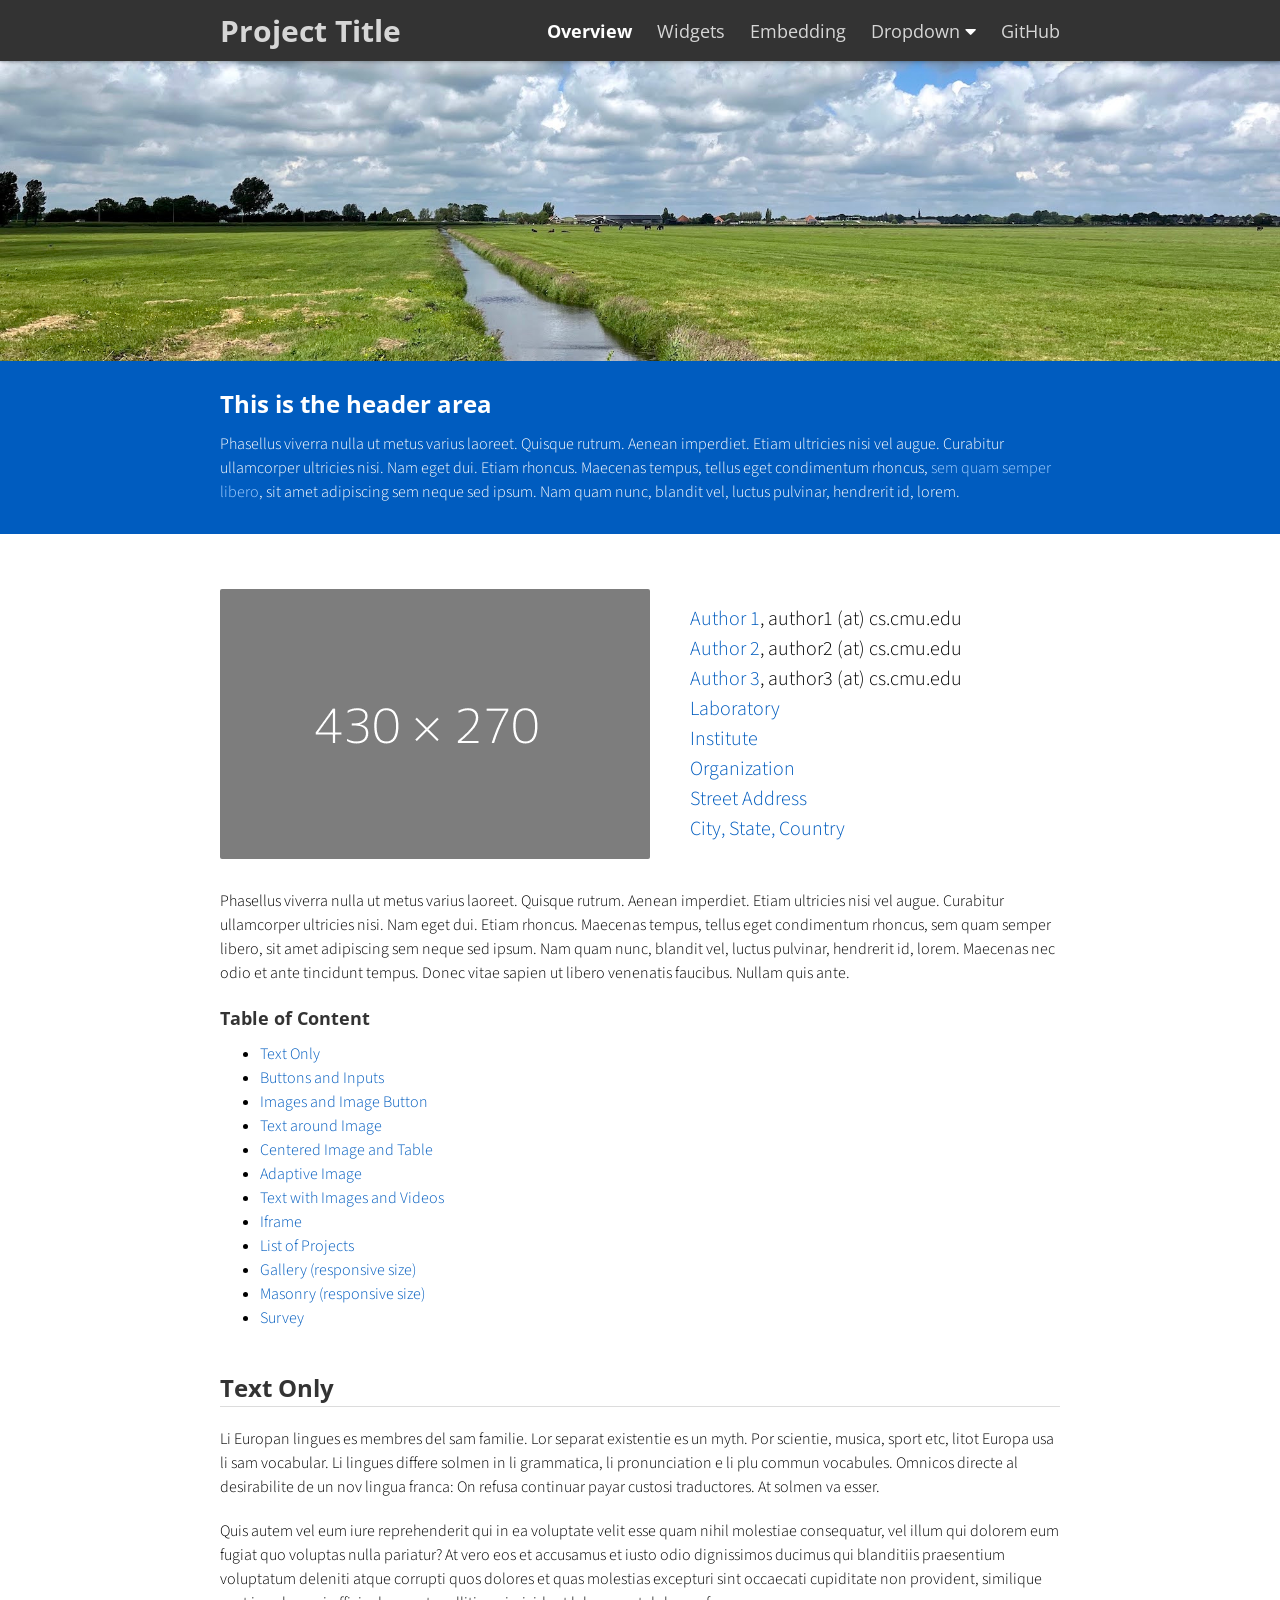
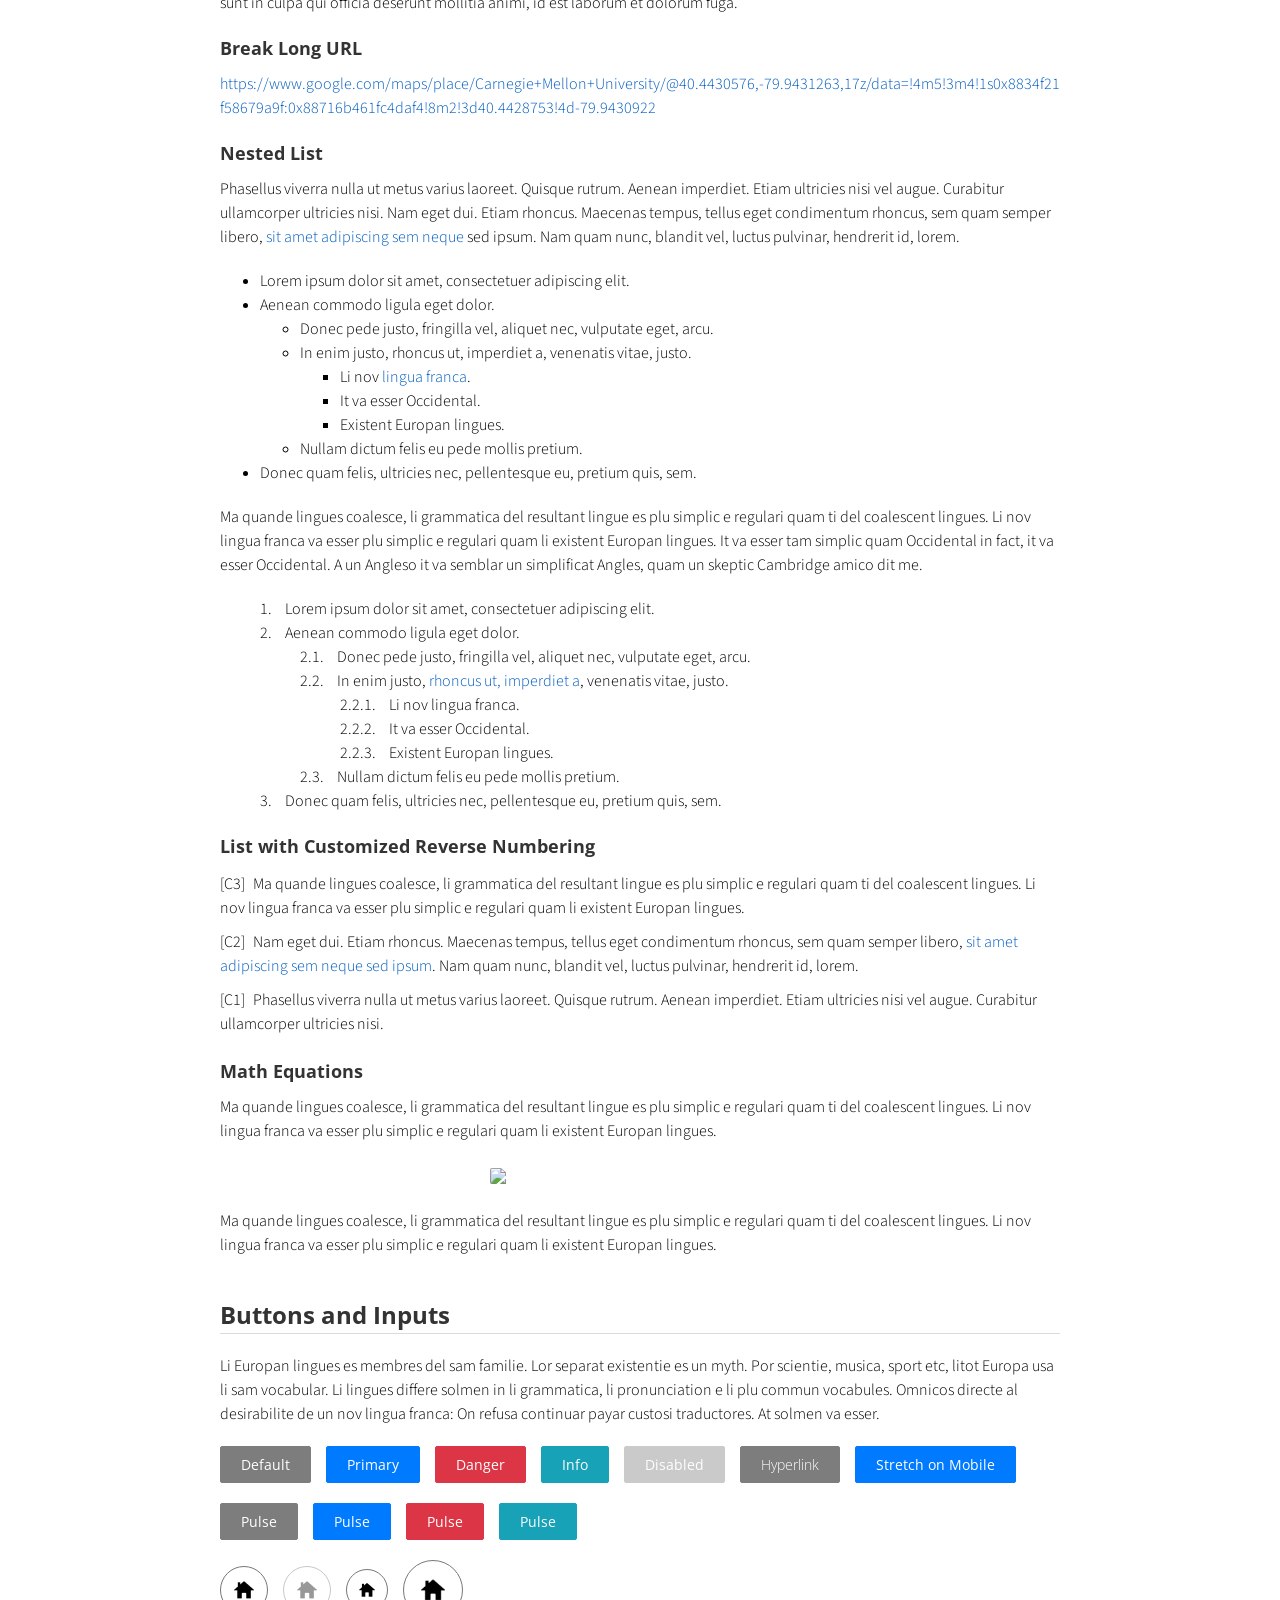
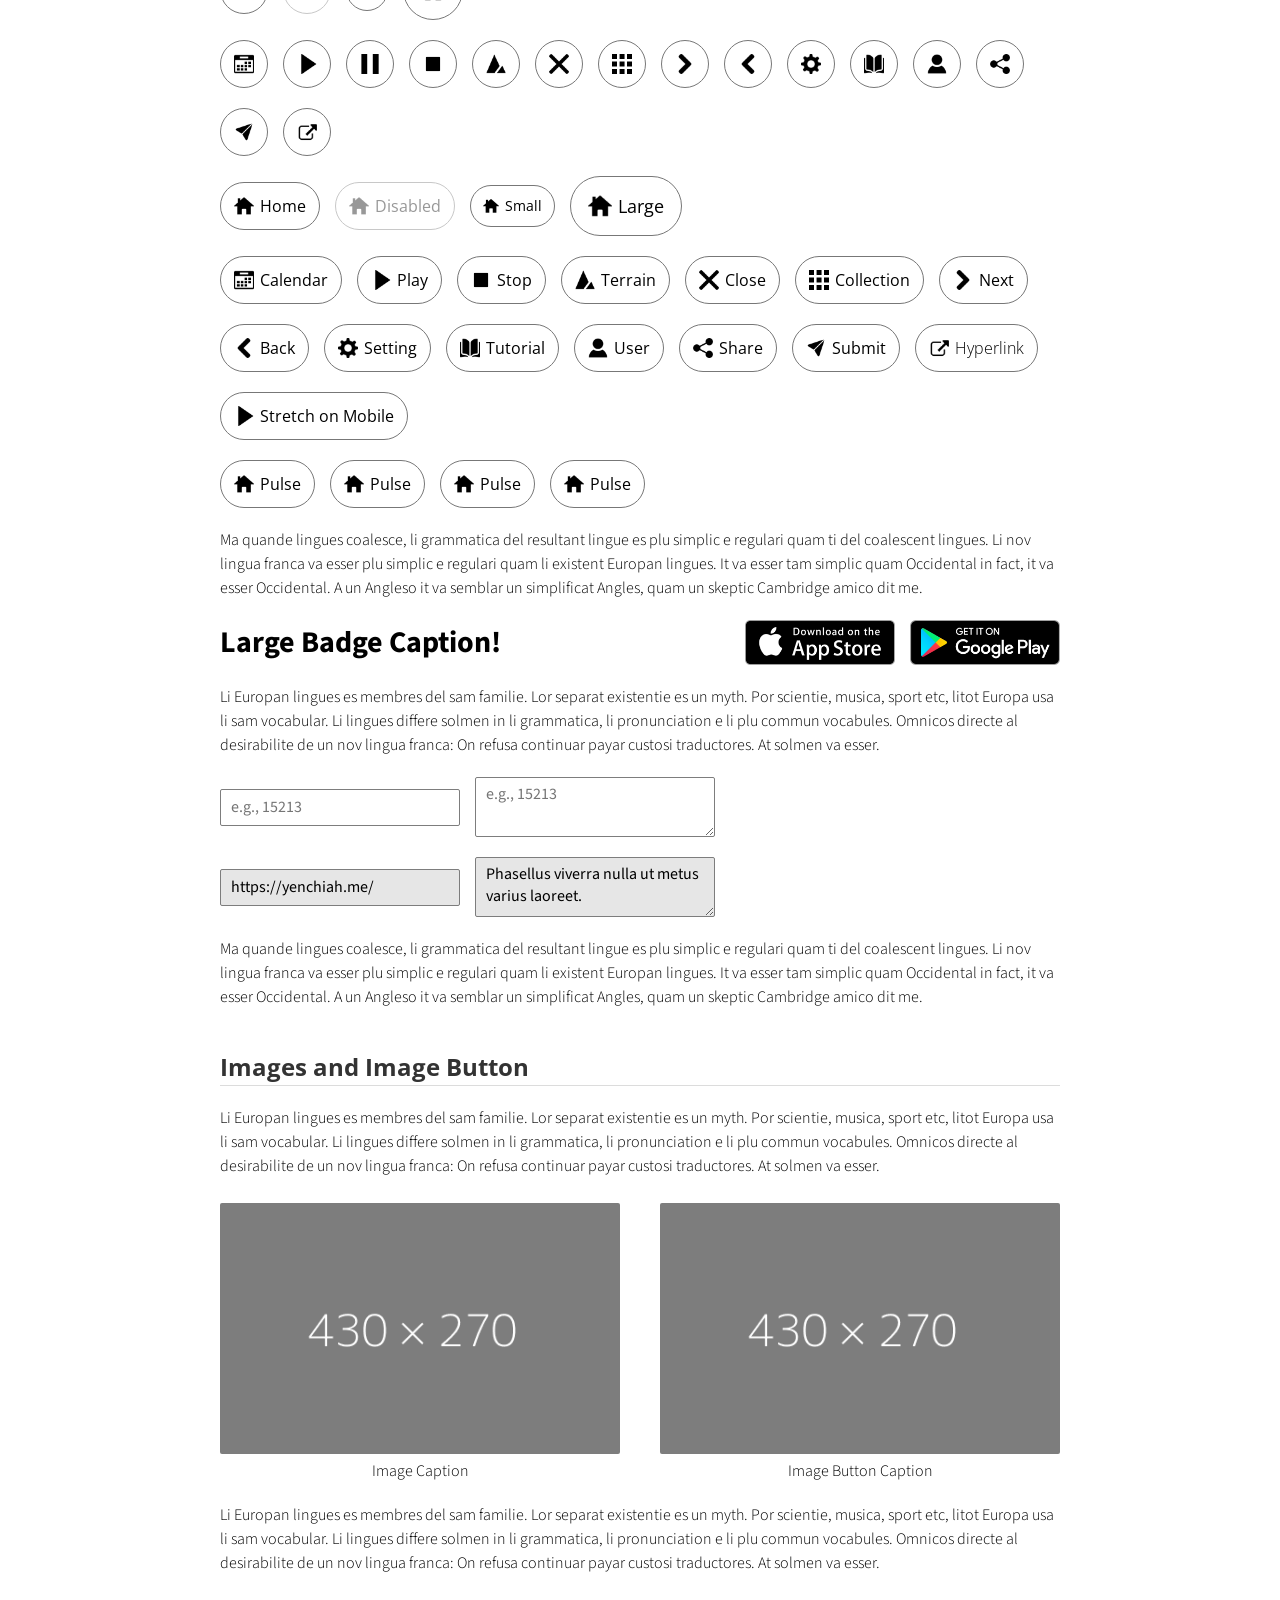
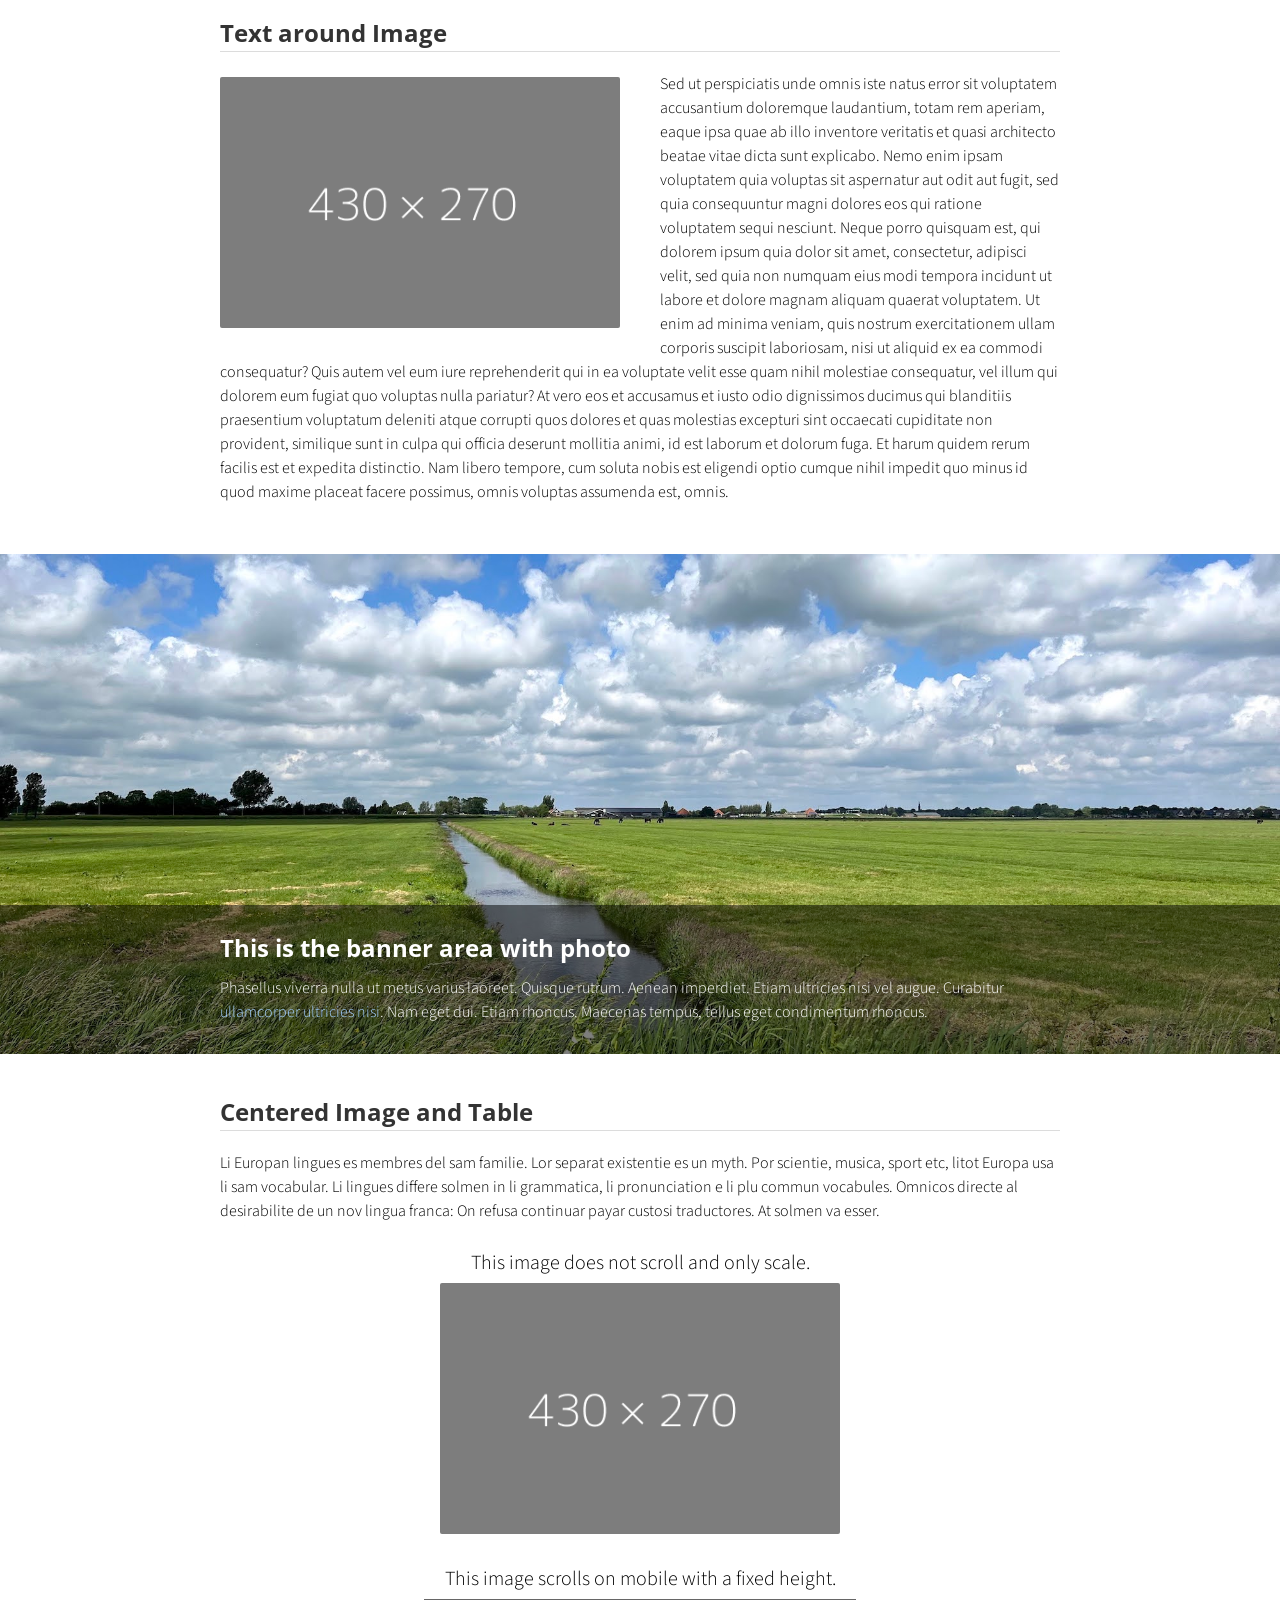
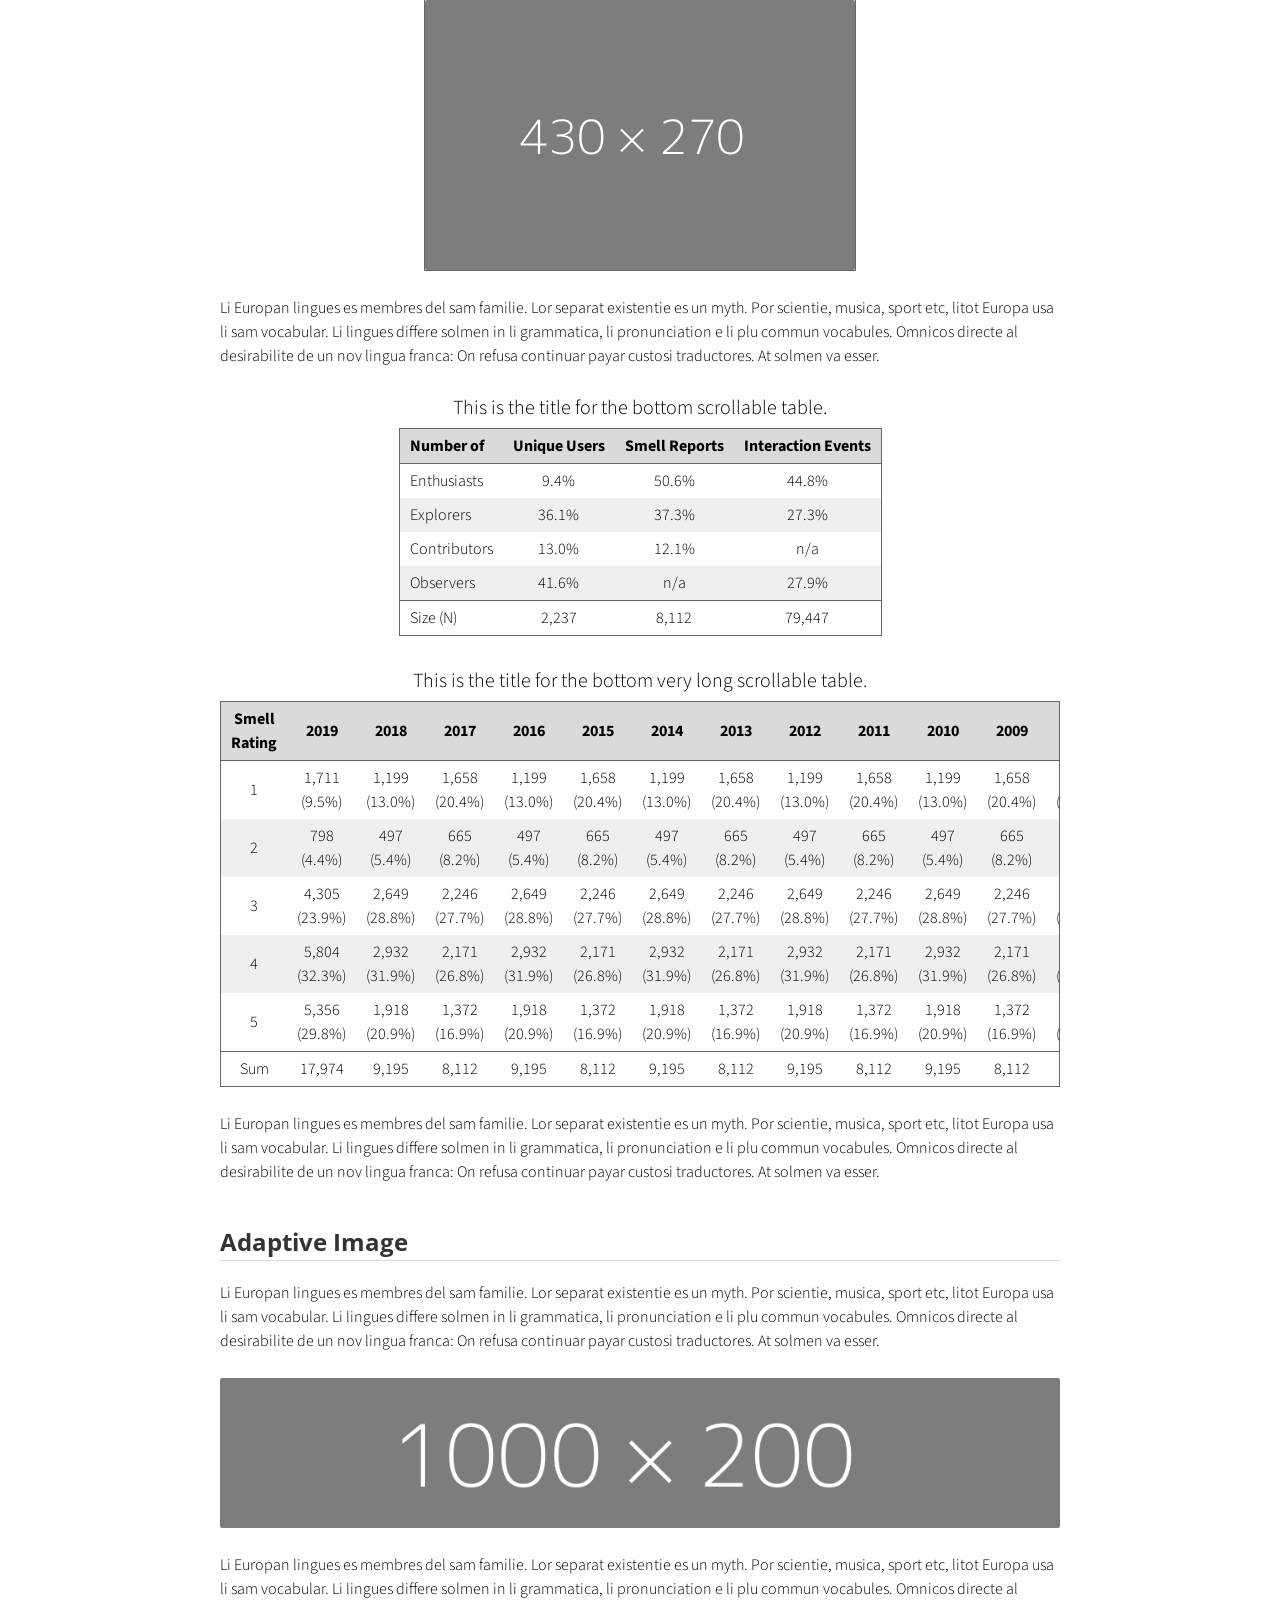
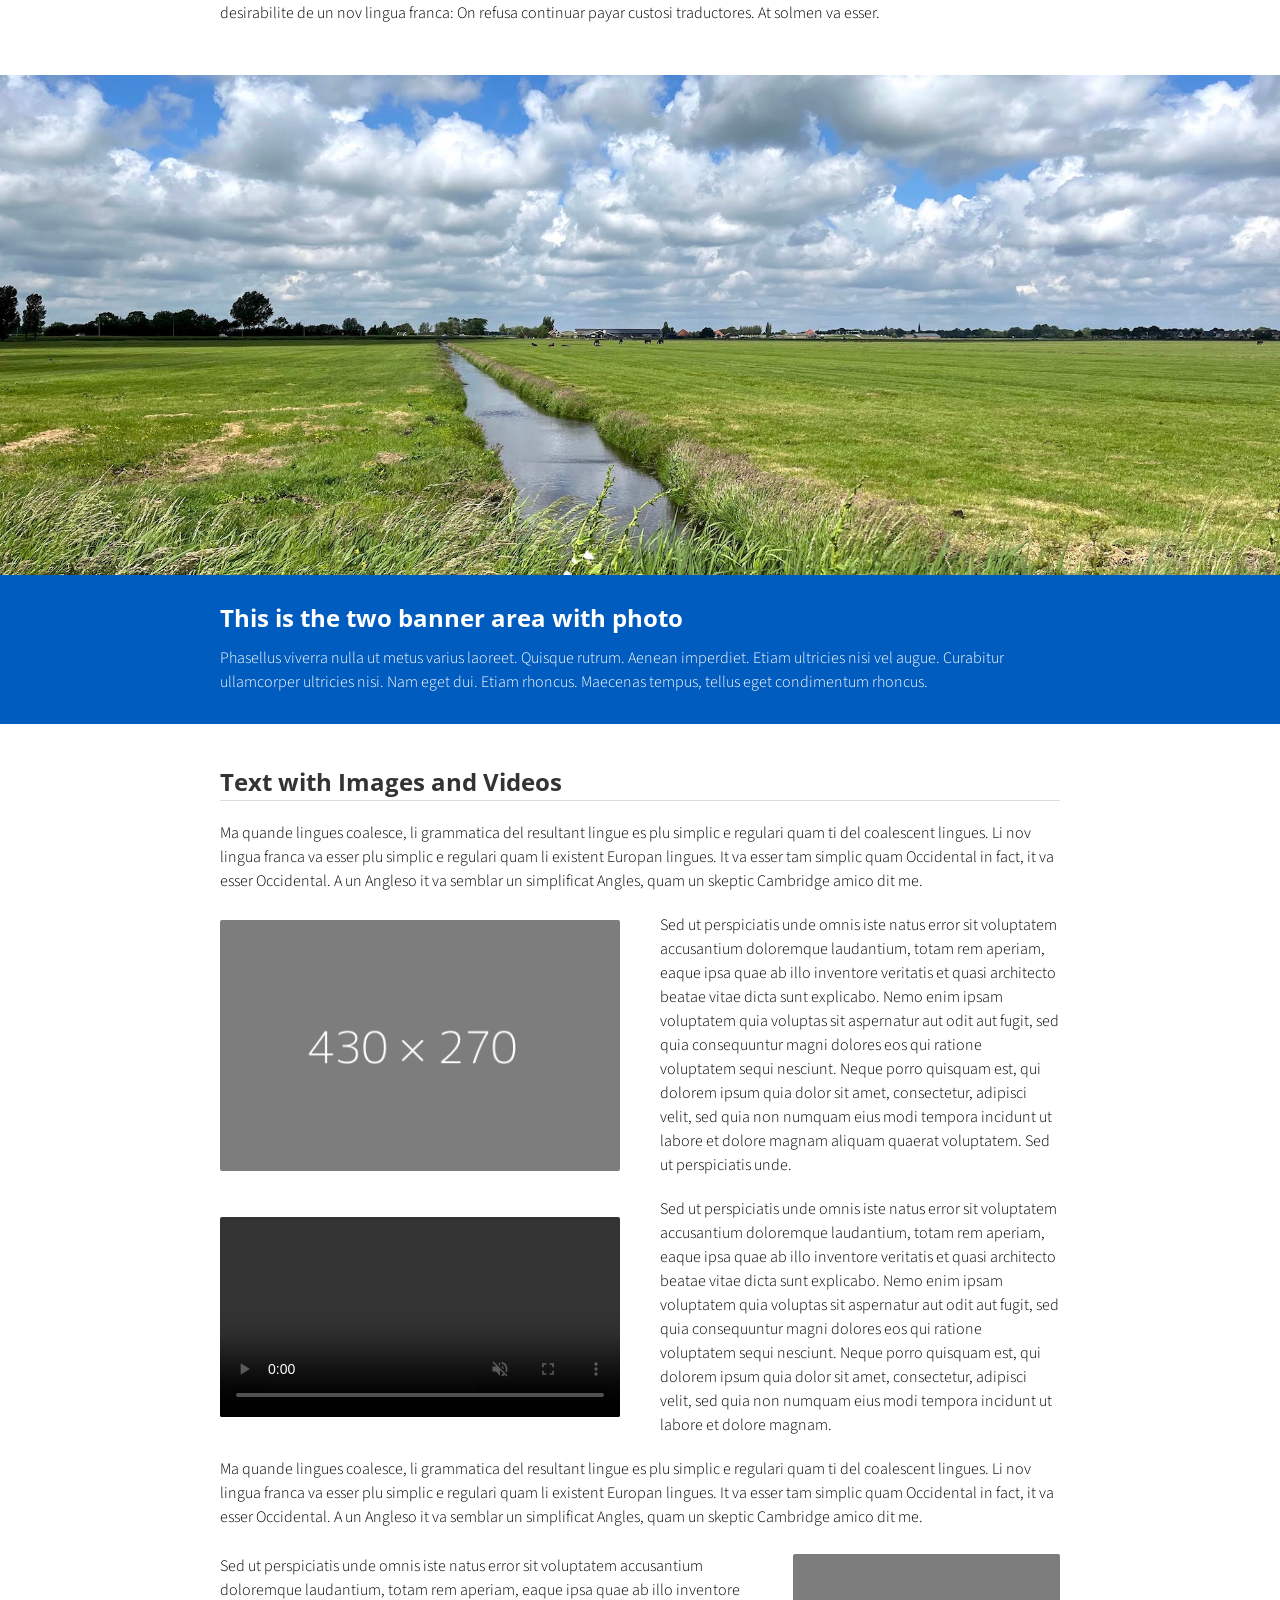
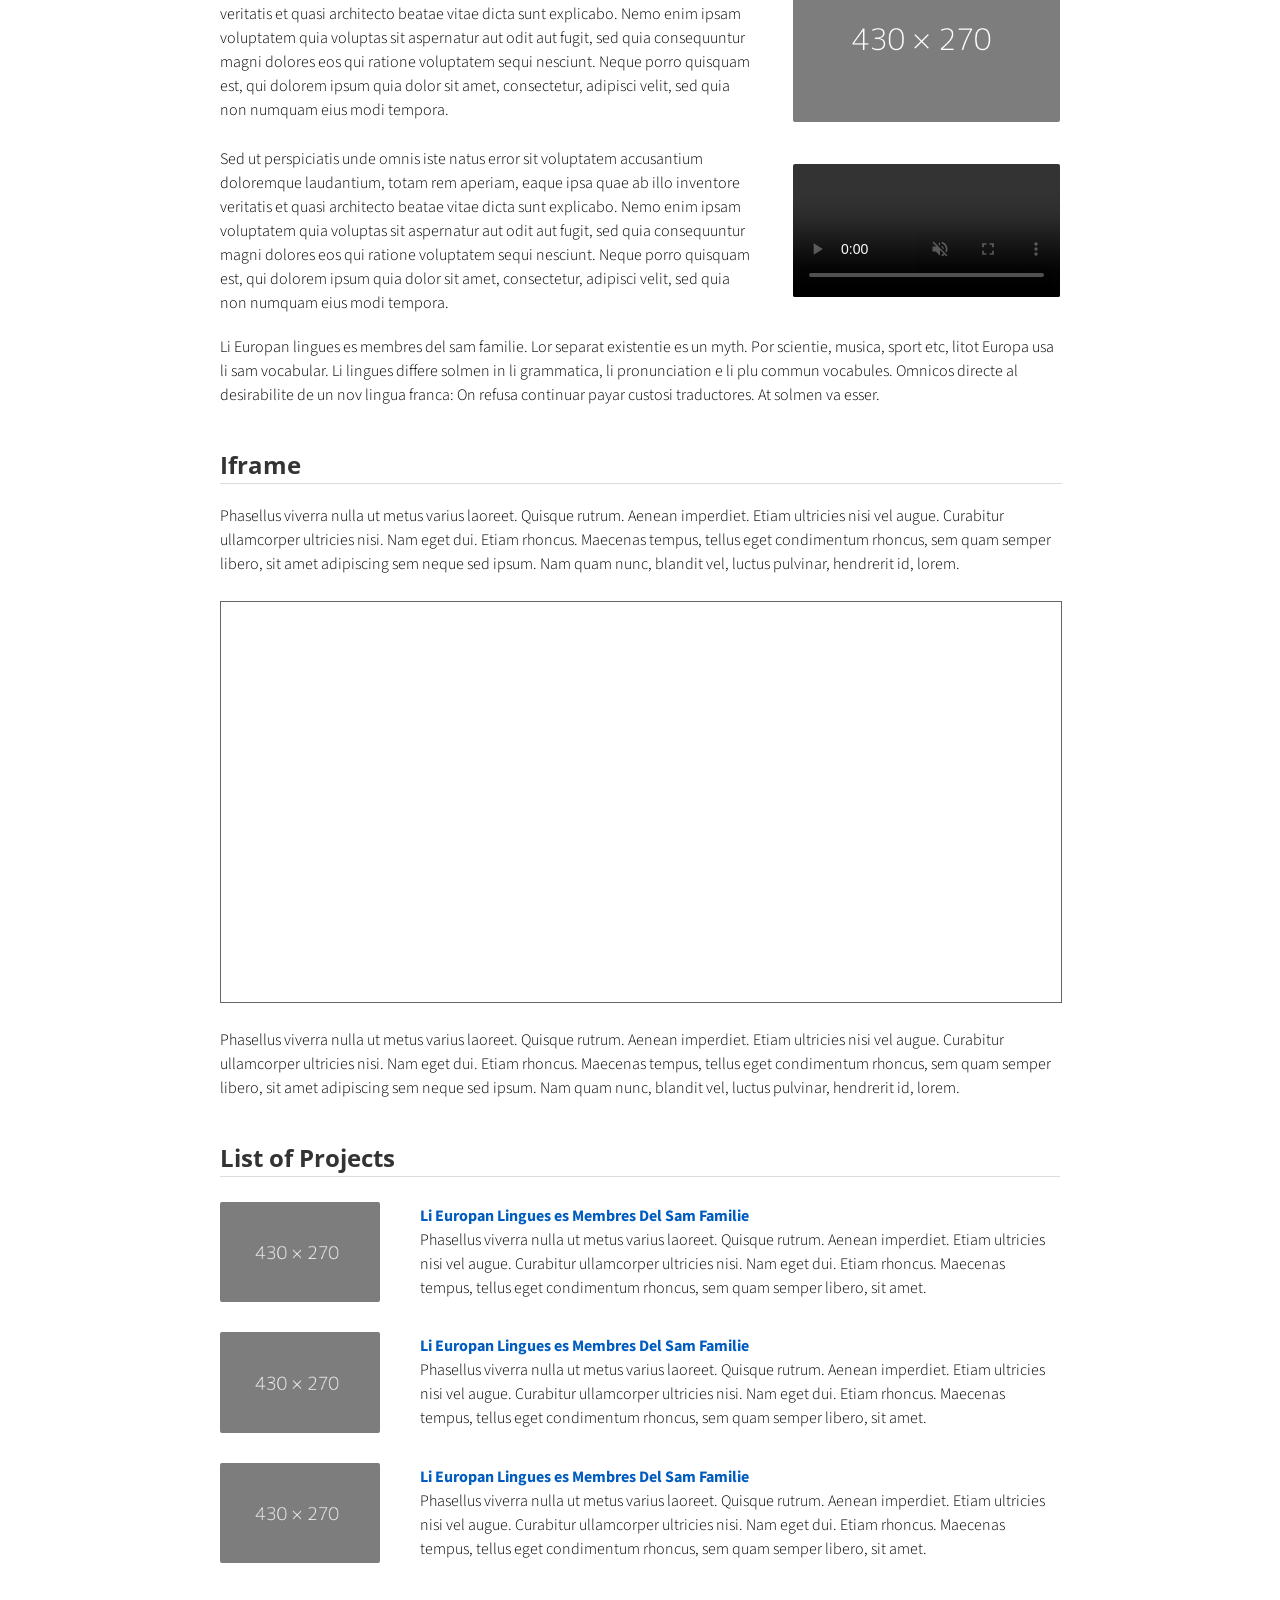
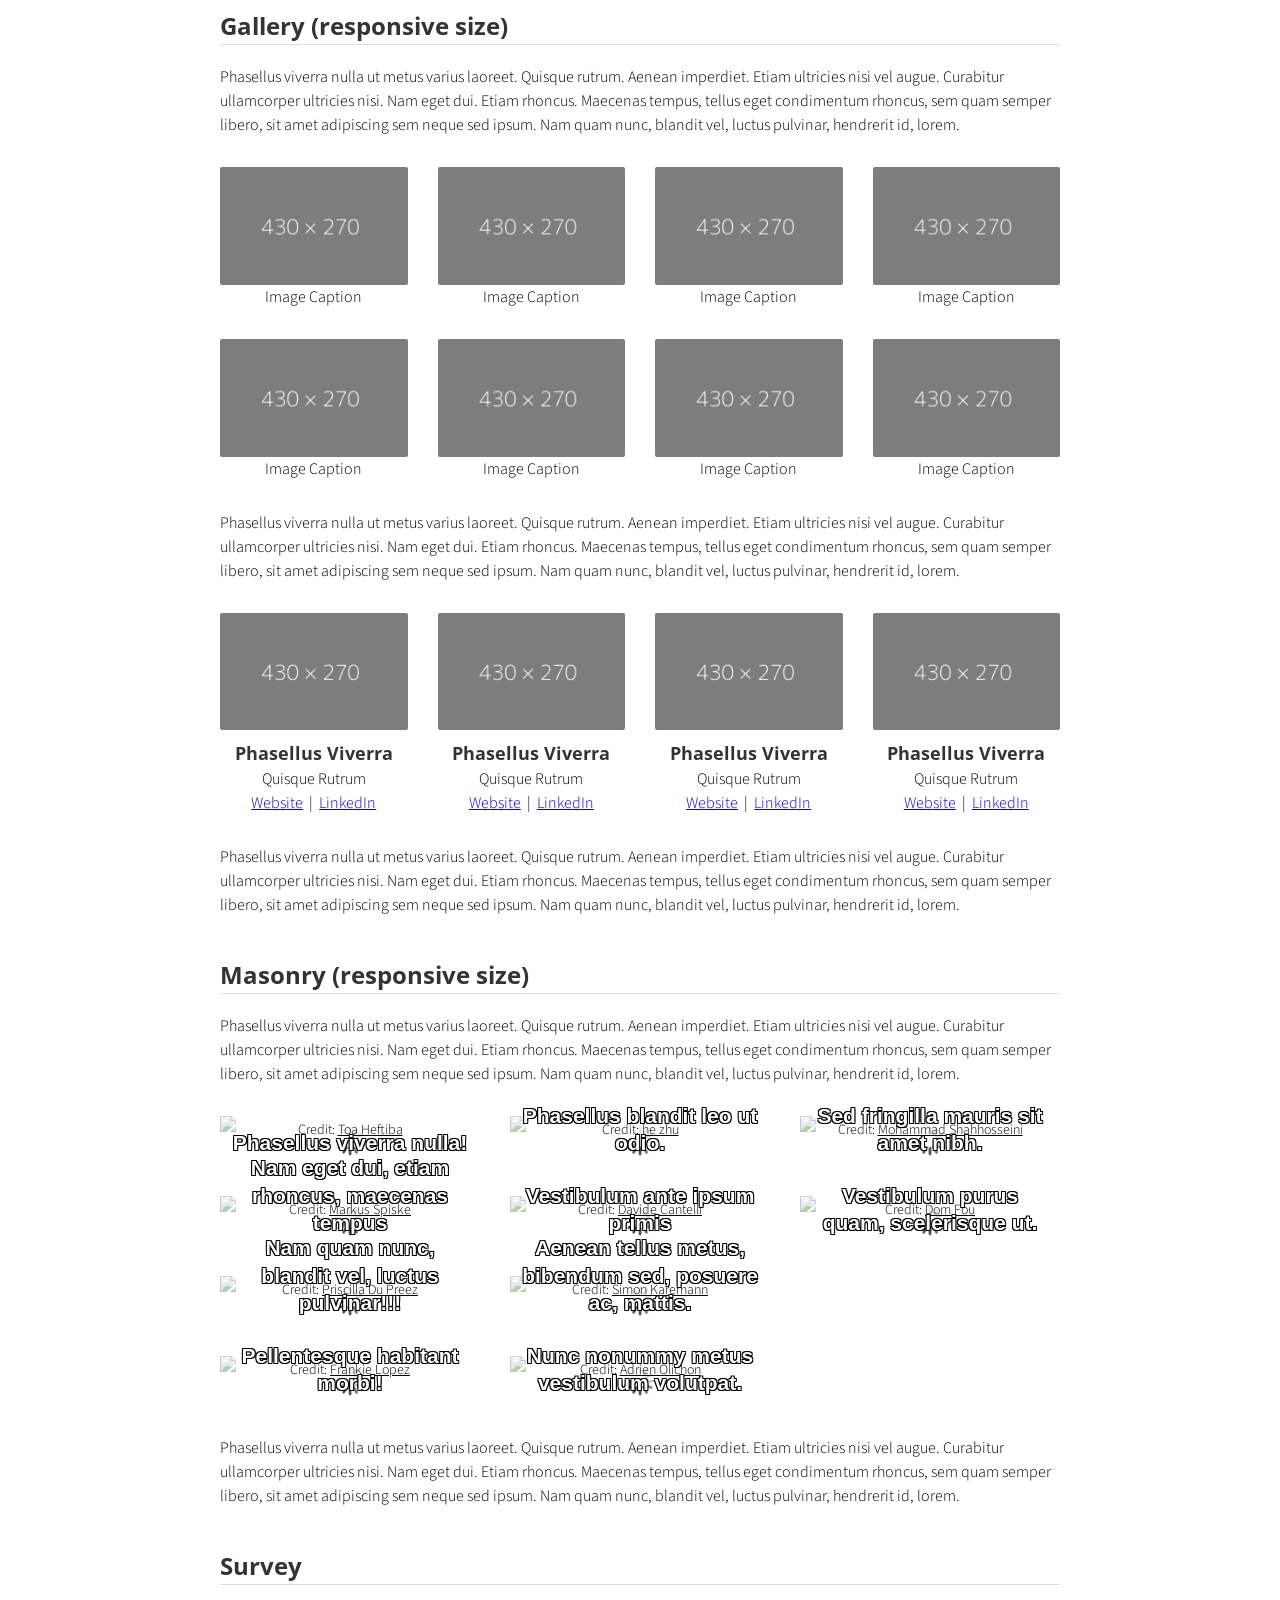
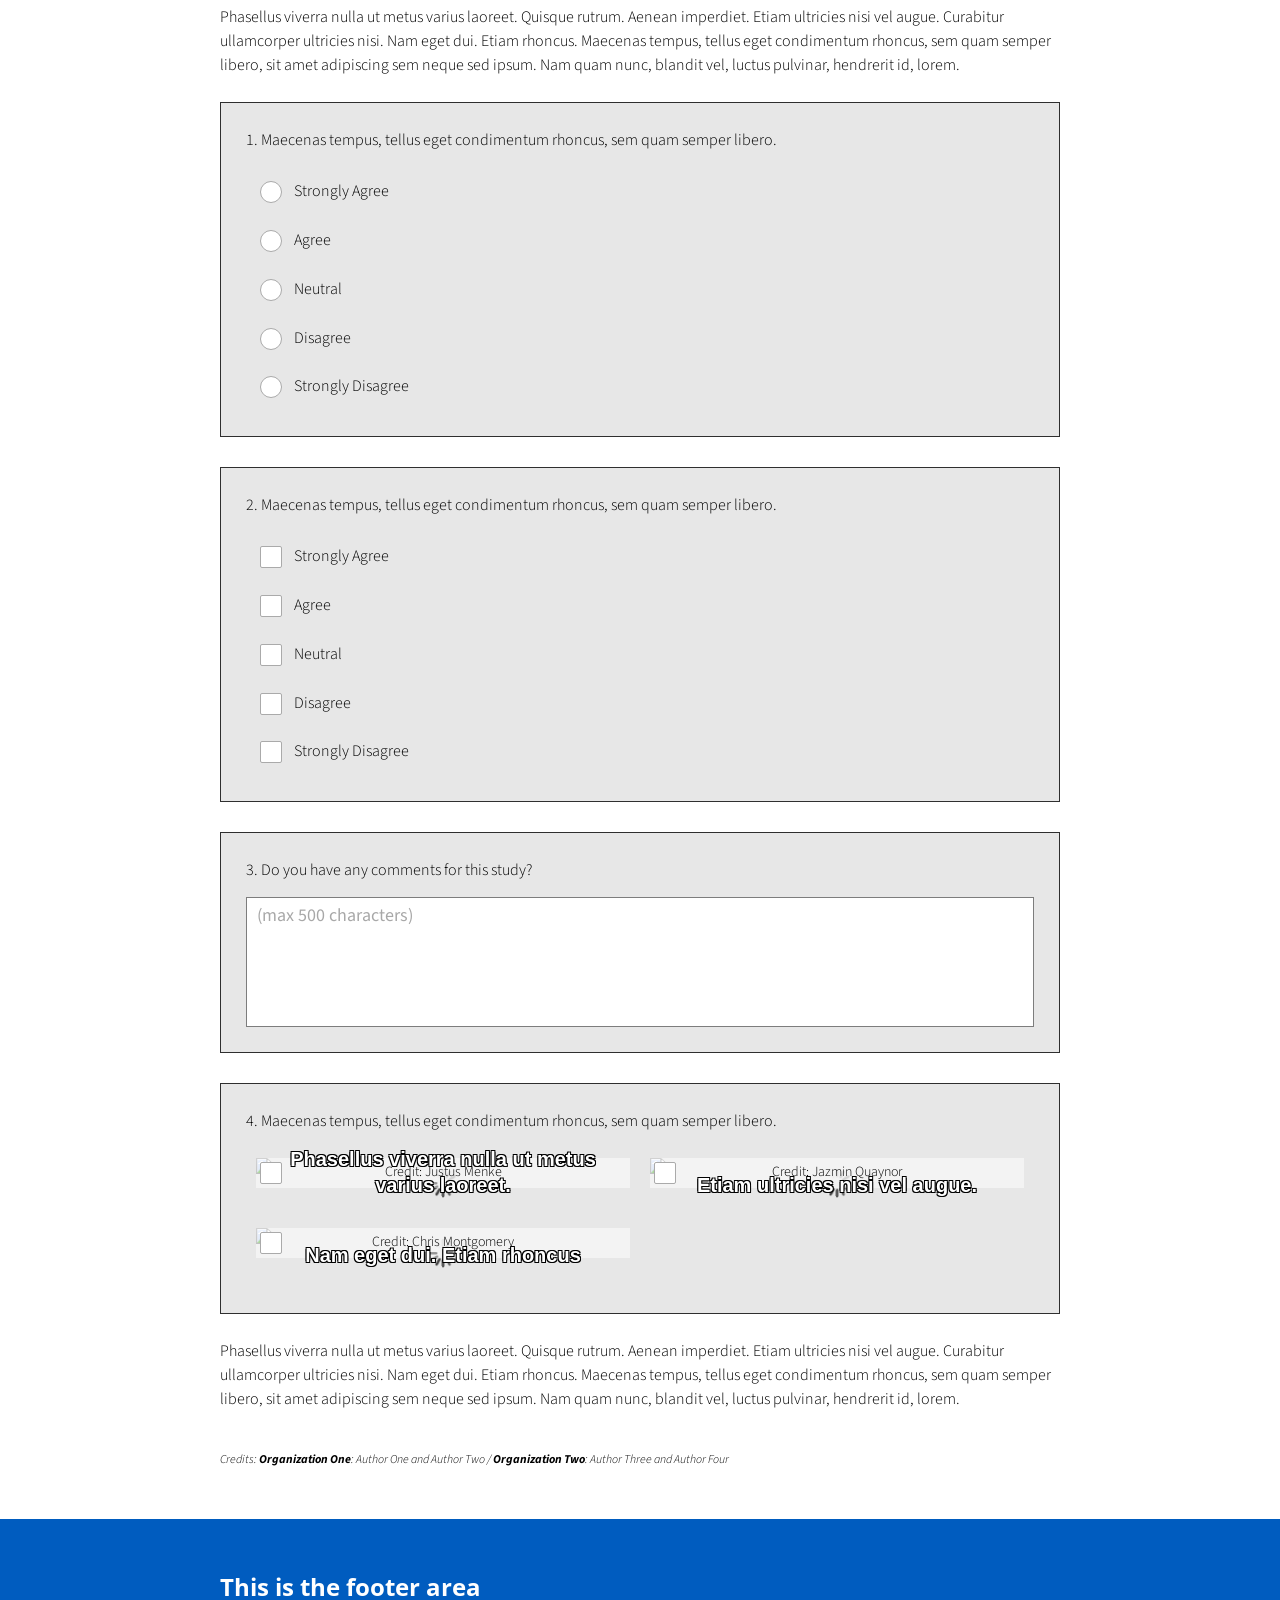
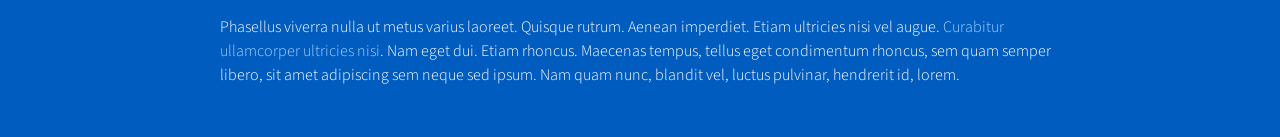
==== index.html @ 33bba811 "added template" ====
<!doctype html>
<html>

<head>
  <title>Project Title</title>
  <meta charset="utf-8" name="viewport" content="width=device-width, initial-scale=1">
  <link href="https://use.fontawesome.com/releases/v5.2.0/css/all.css" media="screen" rel="stylesheet" type="text/css" />
  <link href="css/frame.css" media="screen" rel="stylesheet" type="text/css" />
  <link href="css/controls.css" media="screen" rel="stylesheet" type="text/css" />
  <link href="css/custom.css" media="screen" rel="stylesheet" type="text/css" />
  <link href='https://fonts.googleapis.com/css?family=Open+Sans:400,700' rel='stylesheet' type='text/css'>
  <link href='https://fonts.googleapis.com/css?family=Open+Sans+Condensed:300,700' rel='stylesheet' type='text/css'>
  <link href="https://fonts.googleapis.com/css?family=Source+Sans+Pro:400,700" rel="stylesheet">
  <script src="https://ajax.googleapis.com/ajax/libs/jquery/3.3.1/jquery.min.js"></script>
  <script src="js/menu.js"></script>
  <script src="js/footer.js"></script>
  <style>
    .menu-index {
      color: rgb(255, 255, 255) !important;
      opacity: 1 !important;
      font-weight: 700 !important;
    }
  </style>
</head>

<body>
  <div class="menu-container"></div>
  <div class="content-container">
    <!-------------------------------------------------------------------------------------------->
    <!--Start Header-->
    <div class="banner" style="background: url('img/dummy-background.jpeg') no-repeat center; background-size: cover; height: 300px;"></div>
    <div class="banner">
      <div class="banner-table flex-column">
        <div class="flex-row">
          <div class="flex-item flex-column">
            <h2 class="add-top-margin-small">This is the header area</h2>
            <p class="text">
              Phasellus viverra nulla ut metus varius laoreet. Quisque rutrum. Aenean imperdiet. Etiam ultricies nisi vel
              augue. Curabitur ullamcorper ultricies nisi. Nam eget dui. Etiam rhoncus. Maecenas tempus, tellus eget
              condimentum rhoncus, <a href="javascript:void(0)">sem quam semper libero</a>, sit amet adipiscing sem neque sed ipsum. Nam quam nunc, blandit
              vel, luctus pulvinar, hendrerit id, lorem.
            </p>
          </div>
        </div>
      </div>
    </div>
    <!--End Header-->
    <!-------------------------------------------------------------------------------------------->
    <div class="content">
      <div class="content-table flex-column">
        <!-------------------------------------------------------------------------------------------->
        <!--Start Intro-->
        <div class="flex-row">
          <div class="flex-item flex-column">
            <img class="image" src="img/dummay-img.png">
          </div>
          <div class="flex-item flex-column">
            <p class="text text-large">
              <a target="_blank" href="javascript:void(0)">Author 1</a>, author1 (at) cs.cmu.edu<br>
              <a target="_blank" href="javascript:void(0)">Author 2</a>, author2 (at) cs.cmu.edu<br>
              <a target="_blank" href="javascript:void(0)">Author 3</a>, author3 (at) cs.cmu.edu<br>
              <a target="_blank" href="javascript:void(0)">Laboratory</a><br>
              <a target="_blank" href="javascript:void(0)">Institute</a><br>
              <a target="_blank" href="javascript:void(0)">Organization</a><br>
              <a target="_blank" href="javascript:void(0)">Street Address</a><br>
              <a target="_blank" href="javascript:void(0)">City, State, Country</a>
            </p>
          </div>
        </div>
        <div class="flex-row">
          <div class="flex-item flex-column">
            <p class="text add-top-margin">
              Phasellus viverra nulla ut metus varius laoreet. Quisque rutrum. Aenean imperdiet. Etiam ultricies nisi vel
              augue. Curabitur ullamcorper ultricies nisi. Nam eget dui. Etiam rhoncus. Maecenas tempus, tellus eget
              condimentum rhoncus, sem quam semper libero, sit amet adipiscing sem neque sed ipsum. Nam quam nunc, blandit
              vel, luctus pulvinar, hendrerit id, lorem. Maecenas nec odio et ante tincidunt tempus. Donec vitae
              sapien ut libero venenatis faucibus. Nullam quis ante.
            </p>
            <h3>Table of Content</h3>
            <ul>
              <li><a href="#text-only">Text Only</a></li>
              <li><a href="#buttons-and-inputs">Buttons and Inputs</a></li>
              <li><a href="#images-and-image-button">Images and Image Button</a></li>
              <li><a href="#text-around-image">Text around Image</a></li>
              <li><a href="#centered-image-and-table">Centered Image and Table</a></li>
              <li><a href="#adaptive-image">Adaptive Image</a></li>
              <li><a href="#text-with-images-and-videos">Text with Images and Videos</a></li>
              <li><a href="#iframe">Iframe</a></li>
              <li><a href="#list-of-projects">List of Projects</a></li>
              <li><a href="#gallery">Gallery (responsive size)</a></li>
              <li><a href="#masonry">Masonry (responsive size)</a></li>
              <li><a href="#survey">Survey</a></li>
            </ul>
          </div>
        </div>
        <!--End Intro-->
        <!-------------------------------------------------------------------------------------------->
        <!--Start Text Only-->
        <div class="flex-row">
          <div class="flex-item flex-column">
            <h2 id="text-only">Text Only</h2>
            <hr>
            <p class="text">
              Li Europan lingues es membres del sam familie. Lor separat existentie es un myth. Por scientie, musica,
              sport etc, litot Europa usa li sam vocabular. Li lingues differe solmen in li grammatica, li pronunciation e
              li plu commun vocabules. Omnicos directe al desirabilite de un nov lingua franca: On refusa continuar payar
              custosi traductores. At solmen va esser.
            </p>
            <p class="text">
              Quis autem vel eum iure reprehenderit qui in ea voluptate velit esse quam nihil molestiae consequatur,
              vel illum qui dolorem eum fugiat quo voluptas nulla pariatur? At vero eos et accusamus et iusto odio dignissimos
              ducimus qui blanditiis praesentium voluptatum deleniti atque corrupti quos dolores et quas molestias
              excepturi sint occaecati cupiditate non provident, similique sunt in culpa qui officia deserunt mollitia
              animi, id est laborum et dolorum fuga.
            </p>
            <h3>Break Long URL</h3>
            <p class="text">
              <a class="break-long-url" target="_blank" href="https://www.google.com/maps/place/Carnegie+Mellon+University/@40.4430576,-79.9431263,17z/data=!4m5!3m4!1s0x8834f21f58679a9f:0x88716b461fc4daf4!8m2!3d40.4428753!4d-79.9430922">https://www.google.com/maps/place/Carnegie+Mellon+University/@40.4430576,-79.9431263,17z/data=!4m5!3m4!1s0x8834f21f58679a9f:0x88716b461fc4daf4!8m2!3d40.4428753!4d-79.9430922</a>
            </p>
            <h3>Nested List</h3>
            <p class="text">
              Phasellus viverra nulla ut metus varius laoreet. Quisque rutrum. Aenean imperdiet. Etiam ultricies nisi vel
              augue. Curabitur ullamcorper ultricies nisi. Nam eget dui. Etiam rhoncus. Maecenas tempus, tellus eget
              condimentum rhoncus, sem quam semper libero, <a target="_blank" href="javascript:void(0)">sit amet adipiscing sem neque</a> sed ipsum. Nam quam nunc, blandit
              vel, luctus pulvinar, hendrerit id, lorem.
            </p>
            <ul>
              <li>Lorem ipsum dolor sit amet, consectetuer adipiscing elit.</li>
              <li>Aenean commodo ligula eget dolor.
                <ul>
                  <li>Donec pede justo, fringilla vel, aliquet nec, vulputate eget, arcu.</li>
                  <li>In enim justo, rhoncus ut, imperdiet a, venenatis vitae, justo.
                    <ul>
                      <li>Li nov <a target="_blank" href="javascript:void(0)">lingua franca</a>.</li>
                      <li>It va esser Occidental.</li>
                      <li>Existent Europan lingues.</li>
                    </ul>
                  </li>
                  <li>Nullam dictum felis eu pede mollis pretium.</li>
                </ul>
              </li>
              <li>Donec quam felis, ultricies nec, pellentesque eu, pretium quis, sem. </li>
            </ul>
            <p class="text">
              Ma quande lingues coalesce, li grammatica del resultant lingue es plu simplic e regulari quam ti del
              coalescent lingues. Li nov lingua franca va esser plu simplic e regulari quam li existent Europan lingues.
              It va esser tam simplic quam Occidental in fact, it va esser Occidental. A un Angleso it va semblar un
              simplificat Angles, quam un skeptic Cambridge amico dit me.
            </p>
            <ol class="nested">
              <li>Lorem ipsum dolor sit amet, consectetuer adipiscing elit.</li>
              <li>Aenean commodo ligula eget dolor.
                <ol class="nested">
                  <li>Donec pede justo, fringilla vel, aliquet nec, vulputate eget, arcu.</li>
                  <li>In enim justo, <a target="_blank" href="javascript:void(0)">rhoncus ut, imperdiet a</a>, venenatis vitae, justo.
                    <ol class="nested">
                      <li>Li nov lingua franca.</li>
                      <li>It va esser Occidental.</li>
                      <li>Existent Europan lingues.</li>
                    </ol>
                  </li>
                  <li>Nullam dictum felis eu pede mollis pretium.</li>
                </ol>
              </li>
              <li>Donec quam felis, ultricies nec, pellentesque eu, pretium quis, sem. </li>
            </ol>
            <h3>List with Customized Reverse Numbering</h3>
            <ol class="publication C-list">
              <li>
                <p class="text-small-margin">
                  Phasellus viverra nulla ut metus varius laoreet. Quisque rutrum. Aenean imperdiet. Etiam ultricies nisi vel
                  augue. Curabitur ullamcorper ultricies nisi.
                </p>
              </li>
              <li>
                <p class="text-small-margin">
                  Nam eget dui. Etiam rhoncus. Maecenas tempus, tellus eget
                  condimentum rhoncus, sem quam semper libero, <a target="_blank" href="javascript:void(0)">sit amet adipiscing sem neque sed ipsum</a>. Nam quam nunc, blandit
                  vel, luctus pulvinar, hendrerit id, lorem.
                </p>
              </li>
              <li>
                <p class="text-small-margin">
                  Ma quande lingues coalesce, li grammatica del resultant lingue es plu simplic e regulari quam ti del
                  coalescent lingues. Li nov lingua franca va esser plu simplic e regulari quam li existent Europan lingues.
                </p>
              </li>
            </ol>
            <h3>Math Equations</h3>
            <p class="text">
              Ma quande lingues coalesce, li grammatica del resultant lingue es plu simplic e regulari quam ti del
              coalescent lingues. Li nov lingua franca va esser plu simplic e regulari quam li existent Europan lingues.
            </p>
            <img class="image center" src="https://latex.codecogs.com/svg.latex?C\cdot(3\sin\theta_1+3\sin\theta_2-\cos\theta_1-\cos\theta_2)" style="max-width: 300px;">
            <p class="text">
              Ma quande lingues coalesce, li grammatica del resultant lingue es plu simplic e regulari quam ti del
              coalescent lingues. Li nov lingua franca va esser plu simplic e regulari quam li existent Europan lingues.
            </p>
          </div>
        </div>
        <!--End Text Only-->
        <!-------------------------------------------------------------------------------------------->
        <!--Start Text with Buttons-->
        <div class="flex-row">
          <div class="flex-item flex-column">
            <h2 id="buttons-and-inputs">Buttons and Inputs</h2>
            <hr>
            <p class="text">
              Li Europan lingues es membres del sam familie. Lor separat existentie es un myth. Por scientie, musica,
              sport etc, litot Europa usa li sam vocabular. Li lingues differe solmen in li grammatica, li pronunciation e
              li plu commun vocabules. Omnicos directe al desirabilite de un nov lingua franca: On refusa continuar payar
              custosi traductores. At solmen va esser.
            </p>
            <div class="control-group">
              <button class="custom-button">Default</button>
              <button class="custom-button custom-button-primary">Primary</button>
              <button class="custom-button custom-button-danger">Danger</button>
              <button class="custom-button custom-button-info">Info</button>
              <button class="custom-button" disabled>Disabled</button>
              <a class="custom-button" target="_blank" href="https://github.com/yenchiah/project-website-template" target="_blank">Hyperlink</a>
              <button class="custom-button custom-button-primary stretch-on-mobile">Stretch on Mobile</button>
            </div>
            <div class="control-group">
              <button class="custom-button pulse-black">Pulse</button>
              <button class="custom-button custom-button-primary pulse-primary">Pulse</button>
              <button class="custom-button custom-button-danger pulse-danger">Pulse</button>
              <button class="custom-button custom-button-info pulse-info">Pulse</button>
            </div>
            <div class="control-group">
              <button class="custom-button-flat"><img src="img/home.png"></button>
              <button class="custom-button-flat" disabled><img src="img/home.png"></button>
              <button class="custom-button-flat small"><img src="img/home.png"></button>
              <button class="custom-button-flat large"><img src="img/home.png"></button>
            </div>
            <div class="control-group">
              <button class="custom-button-flat"><img src="img/calendar.png"></button>
              <button class="custom-button-flat"><img src="img/play.png"></button>
              <button class="custom-button-flat"><img src="img/pause.png"></button>
              <button class="custom-button-flat"><img src="img/stop.png"></button>
              <button class="custom-button-flat"><img src="img/terrain.png"></button>
              <button class="custom-button-flat"><img src="img/close.png"></button>
              <button class="custom-button-flat"><img src="img/collection.png"></button>
              <button class="custom-button-flat"><img src="img/next.png"></button>
              <button class="custom-button-flat"><img src="img/back.png"></button>
              <button class="custom-button-flat"><img src="img/setting.png"></button>
              <button class="custom-button-flat"><img src="img/book.png"></button>
              <button class="custom-button-flat"><img src="img/user.png"></button>
              <button class="custom-button-flat"><img src="img/share.png"></button>
              <button class="custom-button-flat"><img src="img/submit.png"></button>
              <a class="custom-button-flat" href="https://github.com/yenchiah/project-website-template" target="_blank">
                <img src="img/link.png">
              </a>
            </div>
            <div class="control-group">
              <button class="custom-button-flat"><img src="img/home.png"><span>Home</span></button>
              <button class="custom-button-flat" disabled><img src="img/home.png"><span>Disabled</span></button>
              <button class="custom-button-flat small"><img src="img/home.png"><span>Small</span></button>
              <button class="custom-button-flat large"><img src="img/home.png"><span>Large</span></button>
            </div>
            <div class="control-group">
              <button class="custom-button-flat"><img src="img/calendar.png"><span>Calendar</span></button>
              <button class="custom-button-flat"><img src="img/play.png"><span>Play</span></button>
              <button class="custom-button-flat"><img src="img/stop.png"><span>Stop</span></button>
              <button class="custom-button-flat"><img src="img/terrain.png"><span>Terrain</span></button>
              <button class="custom-button-flat"><img src="img/close.png"><span>Close</span></button>
              <button class="custom-button-flat"><img src="img/collection.png"><span>Collection</span></button>
              <button class="custom-button-flat"><img src="img/next.png"><span>Next</span></button>
              <button class="custom-button-flat"><img src="img/back.png"><span>Back</span></button>
              <button class="custom-button-flat"><img src="img/setting.png"><span>Setting</span></button>
              <button class="custom-button-flat"><img src="img/book.png"><span>Tutorial</span></button>
              <button class="custom-button-flat"><img src="img/user.png"><span>User</span></button>
              <button class="custom-button-flat"><img src="img/share.png"><span>Share</span></button>
              <button class="custom-button-flat"><img src="img/submit.png"><span>Submit</span></button>
              <a class="custom-button-flat" href="https://github.com/yenchiah/project-website-template" target="_blank">
                <img src="img/link.png"><span>Hyperlink</span>
              </a>
              <button class="custom-button-flat stretch-on-mobile"><img src="img/play.png"><span>Stretch on Mobile</span></button>
            </div>
            <div class="control-group">
              <button class="custom-button-flat pulse-black"><img src="img/home.png"><span>Pulse</span></button>
              <button class="custom-button-flat pulse-primary"><img src="img/home.png"><span>Pulse</span></button>
              <button class="custom-button-flat pulse-danger"><img src="img/home.png"><span>Pulse</span></button>
              <button class="custom-button-flat pulse-info"><img src="img/home.png"><span>Pulse</span></button>
            </div>
            <p class="text">
              Ma quande lingues coalesce, li grammatica del resultant lingue es plu simplic e regulari quam ti del
              coalescent lingues. Li nov lingua franca va esser plu simplic e regulari quam li existent Europan lingues.
              It va esser tam simplic quam Occidental in fact, it va esser Occidental. A un Angleso it va semblar un
              simplificat Angles, quam un skeptic Cambridge amico dit me.
            </p>
          </div>
        </div>
        <div class="flex-row-space-between">
          <div class="flex-item flex-column">
            <p class="text badge-text">Large Badge Caption!</p>
          </div>
          <div class="flex-item flex-column">
            <div class="control-group">
              <a href="javascript:void(0)" target="_blank" class="custom-image-button">
                <img src="img/app-store-badge.png" width="150">
              </a>
              <a href="javascript:void(0)" target="_blank" class="custom-image-button">
                <img src="img/google-play-badge.png" width="150">
              </a>
            </div>
          </div>
        </div>
        <div class="flex-row">
          <div class="flex-item flex-column">
            <p class="text">
              Li Europan lingues es membres del sam familie. Lor separat existentie es un myth. Por scientie, musica,
              sport etc, litot Europa usa li sam vocabular. Li lingues differe solmen in li grammatica, li pronunciation e
              li plu commun vocabules. Omnicos directe al desirabilite de un nov lingua franca: On refusa continuar payar
              custosi traductores. At solmen va esser.
            </p>
            <div class="control-group">
              <input class="custom-textbox stretch-on-mobile" type="text" placeholder="e.g., 15213">
              <textarea class="custom-textbox stretch-on-mobile" placeholder="e.g., 15213"></textarea>
            </div>
            <div class="control-group">
              <input class="custom-textbox stretch-on-mobile" value="https://yenchiah.me/" type="text" readonly>
              <textarea class="custom-textbox stretch-on-mobile" readonly>Phasellus viverra nulla ut metus varius laoreet.</textarea>
            </div>
            <p class="text">
              Ma quande lingues coalesce, li grammatica del resultant lingue es plu simplic e regulari quam ti del
              coalescent lingues. Li nov lingua franca va esser plu simplic e regulari quam li existent Europan lingues.
              It va esser tam simplic quam Occidental in fact, it va esser Occidental. A un Angleso it va semblar un
              simplificat Angles, quam un skeptic Cambridge amico dit me.
            </p>
          </div>
        </div>
        <!--End Text with Buttons-->
        <!-------------------------------------------------------------------------------------------->
        <!--Start Text with Images and Image buttons-->
        <div class="flex-row">
          <div class="flex-item flex-column">
            <h2 id="images-and-image-button">Images and Image Button</h2>
            <hr>
            <p class="text">
              Li Europan lingues es membres del sam familie. Lor separat existentie es un myth. Por scientie, musica,
              sport etc, litot Europa usa li sam vocabular. Li lingues differe solmen in li grammatica, li pronunciation e
              li plu commun vocabules. Omnicos directe al desirabilite de un nov lingua franca: On refusa continuar payar
              custosi traductores. At solmen va esser.
            </p>
          </div>
        </div>
        <div class="flex-row-space-between">
          <div class="flex-item flex-column">
            <img class="image max-width-400" src="img/dummay-img.png">
            <p class="image-caption">Image Caption</p>
          </div>
          <div class="flex-item flex-column">
            <a href="https://github.com/yenchiah/project-website-template" target="_blank" class="image max-width-400">
              <img src="img/dummay-img.png">
            </a>
            <p class="image-caption">Image Button Caption</p>
          </div>
        </div>
        <div class="flex-row">
          <div class="flex-item flex-column">
            <p class="text">
              Li Europan lingues es membres del sam familie. Lor separat existentie es un myth. Por scientie, musica,
              sport etc, litot Europa usa li sam vocabular. Li lingues differe solmen in li grammatica, li pronunciation e
              li plu commun vocabules. Omnicos directe al desirabilite de un nov lingua franca: On refusa continuar payar
              custosi traductores. At solmen va esser.
            </p>
          </div>
        </div>
        <!--End Text with Images and Image buttons-->
        <!-------------------------------------------------------------------------------------------->
        <!--Start Text around Image-->
        <div class="flex-row">
          <div class="flex-item flex-column">
            <h2 id="text-around-image">Text around Image</h2>
            <hr>
            <p class="text">
              <img class="image image-wrap-text max-width-400" src="img/dummay-img.png">
              Sed ut perspiciatis unde omnis iste natus error sit voluptatem accusantium doloremque laudantium, totam rem
              aperiam, eaque ipsa quae ab illo inventore veritatis et quasi architecto beatae vitae dicta sunt explicabo.
              Nemo enim ipsam voluptatem quia voluptas sit aspernatur aut odit aut fugit, sed quia consequuntur magni
              dolores eos qui ratione voluptatem sequi nesciunt. Neque porro quisquam est, qui dolorem ipsum quia dolor sit
              amet, consectetur, adipisci velit, sed quia non numquam eius modi tempora incidunt ut labore et dolore magnam
              aliquam quaerat voluptatem. Ut enim ad minima veniam, quis nostrum exercitationem ullam corporis suscipit
              laboriosam, nisi ut aliquid ex ea commodi consequatur? Quis autem vel eum iure reprehenderit qui in ea
              voluptate velit esse quam nihil molestiae consequatur, vel illum qui dolorem eum fugiat quo voluptas nulla
              pariatur? At vero eos et accusamus et iusto odio dignissimos ducimus qui blanditiis praesentium voluptatum
              deleniti atque corrupti quos dolores et quas molestias excepturi sint occaecati cupiditate non provident,
              similique sunt in culpa qui officia deserunt mollitia animi, id est laborum et dolorum fuga. Et harum quidem
              rerum facilis est et expedita distinctio. Nam libero tempore, cum soluta nobis est eligendi optio cumque nihil
              impedit quo minus id quod maxime placeat facere possimus, omnis voluptas assumenda est, omnis.
            </p>
          </div>
        </div>
        <!--End Text around Image-->
        <!-------------------------------------------------------------------------------------------->
      </div>
    </div>
    <div class="banner" style="background: url('img/dummy-background.jpeg') no-repeat center; background-size: cover; height: 500px;">
      <div class="banner-table flex-column" style="background-color: rgba(0, 0, 0, 0.5);">
        <div class="flex-row">
          <div class="flex-item flex-column">
            <h2 class="add-top-margin-small">This is the banner area with photo</h2>
            <p class="text">
              Phasellus viverra nulla ut metus varius laoreet. Quisque rutrum. Aenean imperdiet. Etiam ultricies nisi vel
              augue. Curabitur <a href="javascript:void(0)">ullamcorper ultricies nisi</a>. Nam eget dui. Etiam rhoncus. Maecenas tempus, tellus eget
              condimentum rhoncus.
            </p>
          </div>
        </div>
      </div>
    </div>
    <div class="content">
      <div class="content-table flex-column">
        <!-------------------------------------------------------------------------------------------->
        <!--Start Text with Centered Image and Table-->
        <div class="flex-row">
          <div class="flex-item flex-column">
            <h2 id="centered-image-and-table" class="no-top-margin">Centered Image and Table</h2>
            <hr>
            <p class="text">
              Li Europan lingues es membres del sam familie. Lor separat existentie es un myth. Por scientie, musica,
              sport etc, litot Europa usa li sam vocabular. Li lingues differe solmen in li grammatica, li pronunciation e
              li plu commun vocabules. Omnicos directe al desirabilite de un nov lingua franca: On refusa continuar payar
              custosi traductores. At solmen va esser.
            </p>
            <p class="text text-center graph-title">
              This image does not scroll and only scale.
            </p>
            <img class="image center max-width-400 add-top-margin-small" src="img/dummay-img.png">
            <p class="text text-center graph-title">
              This image scrolls on mobile with a fixed height.
            </p>
            <div class="scrollable-image-container center add-top-margin-small">
              <img class="scrollable-image center" src="img/dummay-img.png">
            </div>
            <p class="text">
              Li Europan lingues es membres del sam familie. Lor separat existentie es un myth. Por scientie, musica,
              sport etc, litot Europa usa li sam vocabular. Li lingues differe solmen in li grammatica, li pronunciation e
              li plu commun vocabules. Omnicos directe al desirabilite de un nov lingua franca: On refusa continuar payar
              custosi traductores. At solmen va esser.
            </p>
            <p class="text text-center graph-title">
              This is the title for the bottom scrollable table.
            </p>
            <div class="custom-table-container center add-top-margin-small">
              <table class="custom-table">
                <thead>
                  <tr class="bg-color-gray">
                    <th>Number of</th>
                    <th class="text-center">Unique Users</th>
                    <th class="text-center">Smell Reports</th>
                    <th class="text-center">Interaction Events</th>
                  </tr>
                </thead>
                <tbody>
                  <tr>
                    <td>Enthusiasts</td>
                    <td class="text-center">9.4%</td>
                    <td class="text-center">50.6%</td>
                    <td class="text-center">44.8%</td>
                  </tr>
                  <tr class="bg-color-light-gray">
                    <td>Explorers</td>
                    <td class="text-center">36.1%</td>
                    <td class="text-center">37.3%</td>
                    <td class="text-center">27.3%</td>
                  </tr>
                  <tr>
                    <td>Contributors</td>
                    <td class="text-center">13.0%</td>
                    <td class="text-center">12.1%</td>
                    <td class="text-center">n/a</td>
                  </tr>
                  <tr class="bg-color-light-gray">
                    <td>Observers</td>
                    <td class="text-center">41.6%</td>
                    <td class="text-center">n/a</td>
                    <td class="text-center">27.9%</td>
                  </tr>
                </tbody>
                <tfoot>
                  <tr>
                    <td>Size (N)</td>
                    <td class="text-center">2,237</td>
                    <td class="text-center">8,112</td>
                    <td class="text-center">79,447</td>
                  </tr>
                </tfoot>
              </table>
            </div>
            <p class="text text-center graph-title">
              This is the title for the bottom very long scrollable table.
            </p>
            <div class="custom-table-container center add-top-margin-small">
              <table class="custom-table">
                <thead>
                  <tr class="bg-color-gray">
                    <th class="text-center">Smell Rating</th>
                    <th class="text-center">2019</th>
                    <th class="text-center">2018</th>
                    <th class="text-center">2017</th>
                    <th class="text-center">2016</th>
                    <th class="text-center">2015</th>
                    <th class="text-center">2014</th>
                    <th class="text-center">2013</th>
                    <th class="text-center">2012</th>
                    <th class="text-center">2011</th>
                    <th class="text-center">2010</th>
                    <th class="text-center">2009</th>
                    <th class="text-center">2008</th>
                    <th class="text-center">2007</th>
                  </tr>
                </thead>
                <tbody>
                  <tr>
                    <td class="text-center">1</td>
                    <td class="text-center">1,711 (9.5%)</td>
                    <td class="text-center">1,199 (13.0%)</td>
                    <td class="text-center">1,658 (20.4%)</td>
                    <td class="text-center">1,199 (13.0%)</td>
                    <td class="text-center">1,658 (20.4%)</td>
                    <td class="text-center">1,199 (13.0%)</td>
                    <td class="text-center">1,658 (20.4%)</td>
                    <td class="text-center">1,199 (13.0%)</td>
                    <td class="text-center">1,658 (20.4%)</td>
                    <td class="text-center">1,199 (13.0%)</td>
                    <td class="text-center">1,658 (20.4%)</td>
                    <td class="text-center">1,199 (13.0%)</td>
                    <td class="text-center">1,658 (20.4%)</td>
                  </tr>
                  <tr class="bg-color-light-gray">
                    <td class="text-center">2</td>
                    <td class="text-center">798 (4.4%)</td>
                    <td class="text-center">497 (5.4%)</td>
                    <td class="text-center">665 (8.2%)</td>
                    <td class="text-center">497 (5.4%)</td>
                    <td class="text-center">665 (8.2%)</td>
                    <td class="text-center">497 (5.4%)</td>
                    <td class="text-center">665 (8.2%)</td>
                    <td class="text-center">497 (5.4%)</td>
                    <td class="text-center">665 (8.2%)</td>
                    <td class="text-center">497 (5.4%)</td>
                    <td class="text-center">665 (8.2%)</td>
                    <td class="text-center">497 (5.4%)</td>
                    <td class="text-center">665 (8.2%)</td>
                  </tr>
                  <tr>
                    <td class="text-center">3</td>
                    <td class="text-center">4,305 (23.9%)</td>
                    <td class="text-center">2,649 (28.8%)</td>
                    <td class="text-center">2,246 (27.7%)</td>
                    <td class="text-center">2,649 (28.8%)</td>
                    <td class="text-center">2,246 (27.7%)</td>
                    <td class="text-center">2,649 (28.8%)</td>
                    <td class="text-center">2,246 (27.7%)</td>
                    <td class="text-center">2,649 (28.8%)</td>
                    <td class="text-center">2,246 (27.7%)</td>
                    <td class="text-center">2,649 (28.8%)</td>
                    <td class="text-center">2,246 (27.7%)</td>
                    <td class="text-center">2,649 (28.8%)</td>
                    <td class="text-center">2,246 (27.7%)</td>
                  </tr>
                  <tr class="bg-color-light-gray">
                    <td class="text-center">4</td>
                    <td class="text-center">5,804 (32.3%)</td>
                    <td class="text-center">2,932 (31.9%)</td>
                    <td class="text-center">2,171 (26.8%)</td>
                    <td class="text-center">2,932 (31.9%)</td>
                    <td class="text-center">2,171 (26.8%)</td>
                    <td class="text-center">2,932 (31.9%)</td>
                    <td class="text-center">2,171 (26.8%)</td>
                    <td class="text-center">2,932 (31.9%)</td>
                    <td class="text-center">2,171 (26.8%)</td>
                    <td class="text-center">2,932 (31.9%)</td>
                    <td class="text-center">2,171 (26.8%)</td>
                    <td class="text-center">2,932 (31.9%)</td>
                    <td class="text-center">2,171 (26.8%)</td>
                  </tr>
                  <tr>
                    <td class="text-center">5</td>
                    <td class="text-center">5,356 (29.8%)</td>
                    <td class="text-center">1,918 (20.9%)</td>
                    <td class="text-center">1,372 (16.9%)</td>
                    <td class="text-center">1,918 (20.9%)</td>
                    <td class="text-center">1,372 (16.9%)</td>
                    <td class="text-center">1,918 (20.9%)</td>
                    <td class="text-center">1,372 (16.9%)</td>
                    <td class="text-center">1,918 (20.9%)</td>
                    <td class="text-center">1,372 (16.9%)</td>
                    <td class="text-center">1,918 (20.9%)</td>
                    <td class="text-center">1,372 (16.9%)</td>
                    <td class="text-center">1,918 (20.9%)</td>
                    <td class="text-center">1,372 (16.9%)</td>
                  </tr>
                </tbody>
                <tfoot>
                  <tr>
                    <td class="text-center">Sum</td>
                    <td class="text-center">17,974</td>
                    <td class="text-center">9,195</td>
                    <td class="text-center">8,112</td>
                    <td class="text-center">9,195</td>
                    <td class="text-center">8,112</td>
                    <td class="text-center">9,195</td>
                    <td class="text-center">8,112</td>
                    <td class="text-center">9,195</td>
                    <td class="text-center">8,112</td>
                    <td class="text-center">9,195</td>
                    <td class="text-center">8,112</td>
                    <td class="text-center">9,195</td>
                    <td class="text-center">8,112</td>
                  </tr>
                </tfoot>
              </table>
            </div>
            <p class="text">
              Li Europan lingues es membres del sam familie. Lor separat existentie es un myth. Por scientie, musica,
              sport etc, litot Europa usa li sam vocabular. Li lingues differe solmen in li grammatica, li pronunciation e
              li plu commun vocabules. Omnicos directe al desirabilite de un nov lingua franca: On refusa continuar payar
              custosi traductores. At solmen va esser.
            </p>
          </div>
        </div>
        <!--End Text with Centered Image and Table-->
        <!-------------------------------------------------------------------------------------------->
        <!--Start Text with Adaptive Image-->
        <div class="flex-row">
          <div class="flex-item flex-column">
            <h2 id="adaptive-image">Adaptive Image</h2>
            <hr>
            <p class="text">
              Li Europan lingues es membres del sam familie. Lor separat existentie es un myth. Por scientie, musica,
              sport etc, litot Europa usa li sam vocabular. Li lingues differe solmen in li grammatica, li pronunciation e
              li plu commun vocabules. Omnicos directe al desirabilite de un nov lingua franca: On refusa continuar payar
              custosi traductores. At solmen va esser.
            </p>
            <a class="image adaptive-image" style="background-image: url('img/dummay-img-long.png'); min-height: 150px;" href="img/dummay-img-long.png" target="_blank"></a>
            <p class="text">
              Li Europan lingues es membres del sam familie. Lor separat existentie es un myth. Por scientie, musica,
              sport etc, litot Europa usa li sam vocabular. Li lingues differe solmen in li grammatica, li pronunciation e
              li plu commun vocabules. Omnicos directe al desirabilite de un nov lingua franca: On refusa continuar payar
              custosi traductores. At solmen va esser.
            </p>
          </div>
        </div>
        <!--End Text with Adaptive Image-->
        <!-------------------------------------------------------------------------------------------->
      </div>
    </div>
    <div class="banner" style="background: url('img/dummy-background.jpeg') no-repeat center; background-size: cover; height: 500px;"></div>
    <div class="banner">
      <div class="banner-table flex-column">
        <div class="flex-row">
          <div class="flex-item flex-column">
            <h2 class="add-top-margin-small">This is the two banner area with photo</h2>
            <p class="text">
              Phasellus viverra nulla ut metus varius laoreet. Quisque rutrum. Aenean imperdiet. Etiam ultricies nisi vel
              augue. Curabitur ullamcorper ultricies nisi. Nam eget dui. Etiam rhoncus. Maecenas tempus, tellus eget
              condimentum rhoncus.
            </p>
          </div>
        </div>
      </div>
    </div>
    <div class="content">
      <div class="content-table flex-column">
        <!-------------------------------------------------------------------------------------------->
        <!--Start Text with Images and Videos-->
        <div class="flex-row">
          <div class="flex-item flex-column">
            <h2 id="text-with-images-and-videos" class="no-top-margin">Text with Images and Videos</h2>
            <hr>
            <p class="text">
              Ma quande lingues coalesce, li grammatica del resultant lingue es plu simplic e regulari quam ti del
              coalescent lingues. Li nov lingua franca va esser plu simplic e regulari quam li existent Europan lingues.
              It va esser tam simplic quam Occidental in fact, it va esser Occidental. A un Angleso it va semblar un
              simplificat Angles, quam un skeptic Cambridge amico dit me.
            </p>
          </div>
        </div>
        <div class="flex-row">
          <div class="flex-item flex-item-stretch flex-column">
            <img class="image" src="img/dummay-img.png">
          </div>
          <div class="flex-item flex-item-stretch flex-column">
            <p class="text">
              Sed ut perspiciatis unde omnis iste natus error sit voluptatem accusantium doloremque laudantium, totam rem
              aperiam, eaque ipsa quae ab illo inventore veritatis et quasi architecto beatae vitae dicta sunt explicabo.
              Nemo enim ipsam voluptatem quia voluptas sit aspernatur aut odit aut fugit, sed quia consequuntur magni
              dolores eos qui ratione voluptatem sequi nesciunt. Neque porro quisquam est, qui dolorem ipsum quia dolor
              sit amet, consectetur, adipisci velit, sed quia non numquam eius modi tempora incidunt ut labore et dolore
              magnam aliquam quaerat voluptatem. Sed ut perspiciatis unde.
            </p>
          </div>
        </div>
        <div class="flex-row">
          <div class="flex-item flex-item-stretch flex-column">
            <video preload controls autoplay loop muted playsinline class="image">
              <source src="vid/mov_bbb.mp4" type="video/mp4">
              Your browser does not support the video tag.
            </video>
          </div>
          <div class="flex-item flex-item-stretch flex-column">
            <p class="text">
              Sed ut perspiciatis unde omnis iste natus error sit voluptatem accusantium doloremque laudantium, totam rem
              aperiam, eaque ipsa quae ab illo inventore veritatis et quasi architecto beatae vitae dicta sunt explicabo.
              Nemo enim ipsam voluptatem quia voluptas sit aspernatur aut odit aut fugit, sed quia consequuntur magni
              dolores eos qui ratione voluptatem sequi nesciunt. Neque porro quisquam est, qui dolorem ipsum quia dolor
              sit amet, consectetur, adipisci velit, sed quia non numquam eius modi tempora incidunt ut labore et dolore
              magnam.
            </p>
          </div>
        </div>
        <div class="flex-row">
          <div class="flex-item flex-column">
            <p class="text">
              Ma quande lingues coalesce, li grammatica del resultant lingue es plu simplic e regulari quam ti del
              coalescent lingues. Li nov lingua franca va esser plu simplic e regulari quam li existent Europan lingues.
              It va esser tam simplic quam Occidental in fact, it va esser Occidental. A un Angleso it va semblar un
              simplificat Angles, quam un skeptic Cambridge amico dit me.
            </p>
          </div>
        </div>
        <div class="flex-row">
          <div class="flex-item flex-item-stretch-2 flex-column">
            <p class="text">
              Sed ut perspiciatis unde omnis iste natus error sit voluptatem accusantium doloremque laudantium, totam rem
              aperiam, eaque ipsa quae ab illo inventore veritatis et quasi architecto beatae vitae dicta sunt explicabo.
              Nemo enim ipsam voluptatem quia voluptas sit aspernatur aut odit aut fugit, sed quia consequuntur magni
              dolores eos qui ratione voluptatem sequi nesciunt. Neque porro quisquam est, qui dolorem ipsum quia dolor
              sit amet, consectetur, adipisci velit, sed quia non numquam eius modi tempora.
            </p>
          </div>
          <div class="flex-item flex-item-stretch flex-column">
            <img class="image" src="img/dummay-img.png">
          </div>
        </div>
        <div class="flex-row">
          <div class="flex-item flex-item-stretch-2 flex-column">
            <p class="text">
              Sed ut perspiciatis unde omnis iste natus error sit voluptatem accusantium doloremque laudantium, totam rem
              aperiam, eaque ipsa quae ab illo inventore veritatis et quasi architecto beatae vitae dicta sunt explicabo.
              Nemo enim ipsam voluptatem quia voluptas sit aspernatur aut odit aut fugit, sed quia consequuntur magni
              dolores eos qui ratione voluptatem sequi nesciunt. Neque porro quisquam est, qui dolorem ipsum quia dolor
              sit amet, consectetur, adipisci velit, sed quia non numquam eius modi tempora.
            </p>
          </div>
          <div class="flex-item flex-item-stretch flex-column">
            <video preload controls autoplay loop muted playsinline class="image">
              <source src="vid/mov_bbb.mp4" type="video/mp4">
              Your browser does not support the video tag.
            </video>
          </div>
        </div>
        <div class="flex-row">
          <div class="flex-item flex-item-stretch flex-column">
            <p class="text">
              Li Europan lingues es membres del sam familie. Lor separat existentie es un myth. Por scientie, musica,
              sport etc, litot Europa usa li sam vocabular. Li lingues differe solmen in li grammatica, li pronunciation e
              li plu commun vocabules. Omnicos directe al desirabilite de un nov lingua franca: On refusa continuar payar
              custosi traductores. At solmen va esser.
            </p>
          </div>
        </div>
        <!--End Text with Images and Videos-->
        <!-------------------------------------------------------------------------------------------->
        <!--Start Text with Iframe-->
        <div class="flex-row">
          <div class="flex-item flex-column">
            <h2 id="iframe">Iframe</h2>
            <hr>
            <p class="text">
              Phasellus viverra nulla ut metus varius laoreet. Quisque rutrum. Aenean imperdiet. Etiam ultricies nisi vel
              augue. Curabitur ullamcorper ultricies nisi. Nam eget dui. Etiam rhoncus. Maecenas tempus, tellus eget
              condimentum rhoncus, sem quam semper libero, sit amet adipiscing sem neque sed ipsum. Nam quam nunc, blandit
              vel, luctus pulvinar, hendrerit id, lorem.
            </p>
            <iframe class="iframe-in-body" src="https://yenchiah.me/geo-heatmap/smell.html"></iframe>
            <p class="text">
              Phasellus viverra nulla ut metus varius laoreet. Quisque rutrum. Aenean imperdiet. Etiam ultricies nisi vel
              augue. Curabitur ullamcorper ultricies nisi. Nam eget dui. Etiam rhoncus. Maecenas tempus, tellus eget
              condimentum rhoncus, sem quam semper libero, sit amet adipiscing sem neque sed ipsum. Nam quam nunc, blandit
              vel, luctus pulvinar, hendrerit id, lorem.
            </p>
          </div>
        </div>
        <!--END Text with Iframe-->
        <!-------------------------------------------------------------------------------------------->
        <!--Start List of Projects-->
        <div class="flex-row">
          <div class="flex-item flex-column full-width">
            <h2 id="list-of-projects">List of Projects</h2>
            <hr>
          </div>
        </div>
        <div class="flex-row">
          <div class="flex-item flex-item-stretch flex-column">
            <img class="image max-width-400" src="img/dummay-img.png">
          </div>
          <div class="flex-item flex-item-stretch-4 flex-column">
            <p class="text">
              <a class="highlight-text" href="javascript:void(0)">Li Europan Lingues es Membres Del Sam Familie</a><br>
              Phasellus viverra nulla ut metus varius laoreet. Quisque rutrum. Aenean imperdiet. Etiam ultricies nisi vel
              augue. Curabitur ullamcorper ultricies nisi. Nam eget dui. Etiam rhoncus. Maecenas tempus, tellus eget
              condimentum rhoncus, sem quam semper libero, sit amet.
            </p>
          </div>
        </div>
        <div class="flex-row">
          <div class="flex-item flex-item-stretch flex-column">
            <img class="image max-width-400" src="img/dummay-img.png">
          </div>
          <div class="flex-item flex-item-stretch-4 flex-column">
            <p class="text">
              <a class="highlight-text" href="javascript:void(0)">Li Europan Lingues es Membres Del Sam Familie</a><br>
              Phasellus viverra nulla ut metus varius laoreet. Quisque rutrum. Aenean imperdiet. Etiam ultricies nisi vel
              augue. Curabitur ullamcorper ultricies nisi. Nam eget dui. Etiam rhoncus. Maecenas tempus, tellus eget
              condimentum rhoncus, sem quam semper libero, sit amet.
            </p>
          </div>
        </div>
        <div class="flex-row">
          <div class="flex-item flex-item-stretch flex-column">
            <img class="image max-width-400" src="img/dummay-img.png">
          </div>
          <div class="flex-item flex-item-stretch-4 flex-column">
            <p class="text">
              <a class="highlight-text" href="javascript:void(0)">Li Europan Lingues es Membres Del Sam Familie</a><br>
              Phasellus viverra nulla ut metus varius laoreet. Quisque rutrum. Aenean imperdiet. Etiam ultricies nisi vel
              augue. Curabitur ullamcorper ultricies nisi. Nam eget dui. Etiam rhoncus. Maecenas tempus, tellus eget
              condimentum rhoncus, sem quam semper libero, sit amet.
            </p>
          </div>
        </div>
        <!--End List of Projects-->
        <!-------------------------------------------------------------------------------------------->
        <!--Start Gallery-->
        <div class="flex-row">
          <div class="flex-item flex-column">
            <h2 id="gallery">Gallery (responsive size)</h2>
            <hr>
            <p class="text">
              Phasellus viverra nulla ut metus varius laoreet. Quisque rutrum. Aenean imperdiet. Etiam ultricies nisi vel
              augue. Curabitur ullamcorper ultricies nisi. Nam eget dui. Etiam rhoncus. Maecenas tempus, tellus eget
              condimentum rhoncus, sem quam semper libero, sit amet adipiscing sem neque sed ipsum. Nam quam nunc, blandit
              vel, luctus pulvinar, hendrerit id, lorem.
            </p>
          </div>
        </div>
        <div class="gallery add-top-margin-small add-bottom-margin-small">
          <a href="javascript:void(0)" class="flex-column"><img src="img/dummay-img.png">
            <div>Image Caption</div>
          </a>
          <a href="javascript:void(0)" class="flex-column"><img src="img/dummay-img.png">
            <div>Image Caption</div>
          </a>
          <a href="javascript:void(0)" class="flex-column"><img src="img/dummay-img.png">
            <div>Image Caption</div>
          </a>
          <a href="javascript:void(0)" class="flex-column"><img src="img/dummay-img.png">
            <div>Image Caption</div>
          </a>
          <a href="javascript:void(0)" class="flex-column"><img src="img/dummay-img.png">
            <div>Image Caption</div>
          </a>
          <a href="javascript:void(0)" class="flex-column"><img src="img/dummay-img.png">
            <div>Image Caption</div>
          </a>
          <a href="javascript:void(0)" class="flex-column"><img src="img/dummay-img.png">
            <div>Image Caption</div>
          </a>
          <a href="javascript:void(0)" class="flex-column"><img src="img/dummay-img.png">
            <div>Image Caption</div>
          </a>
        </div>
        <div class="flex-row">
          <div class="flex-item flex-column">
            <p class="text">
              Phasellus viverra nulla ut metus varius laoreet. Quisque rutrum. Aenean imperdiet. Etiam ultricies nisi vel
              augue. Curabitur ullamcorper ultricies nisi. Nam eget dui. Etiam rhoncus. Maecenas tempus, tellus eget
              condimentum rhoncus, sem quam semper libero, sit amet adipiscing sem neque sed ipsum. Nam quam nunc, blandit
              vel, luctus pulvinar, hendrerit id, lorem.
            </p>
          </div>
        </div>
        <div class="gallery add-top-margin-small add-bottom-margin-small">
          <div class="flex-column">
            <img src="img/dummay-img.png">
            <h3>Phasellus Viverra</h3>
            <div>Quisque Rutrum</div>
            <div>
              <a href="https://yenchiah.me/project-website-template/" target="_blank">Website</a>
              &nbsp;|&nbsp;
              <a href="https://yenchiah.me/project-website-template/" target="_blank">LinkedIn</a>
            </div>
          </div>
          <div class="flex-column">
            <img src="img/dummay-img.png">
            <h3>Phasellus Viverra</h3>
            <div>Quisque Rutrum</div>
            <div>
              <a href="https://yenchiah.me/project-website-template/" target="_blank">Website</a>
              &nbsp;|&nbsp;
              <a href="https://yenchiah.me/project-website-template/" target="_blank">LinkedIn</a>
            </div>
          </div>
          <div class="flex-column">
            <img src="img/dummay-img.png">
            <h3>Phasellus Viverra</h3>
            <div>Quisque Rutrum</div>
            <div>
              <a href="https://yenchiah.me/project-website-template/" target="_blank">Website</a>
              &nbsp;|&nbsp;
              <a href="https://yenchiah.me/project-website-template/" target="_blank">LinkedIn</a>
            </div>
          </div>
          <div class="flex-column">
            <img src="img/dummay-img.png">
            <h3>Phasellus Viverra</h3>
            <div>Quisque Rutrum</div>
            <div>
              <a href="https://yenchiah.me/project-website-template/" target="_blank">Website</a>
              &nbsp;|&nbsp;
              <a href="https://yenchiah.me/project-website-template/" target="_blank">LinkedIn</a>
            </div>
          </div>
        </div>
        <div class="flex-row">
          <div class="flex-item flex-column">
            <p class="text">
              Phasellus viverra nulla ut metus varius laoreet. Quisque rutrum. Aenean imperdiet. Etiam ultricies nisi vel
              augue. Curabitur ullamcorper ultricies nisi. Nam eget dui. Etiam rhoncus. Maecenas tempus, tellus eget
              condimentum rhoncus, sem quam semper libero, sit amet adipiscing sem neque sed ipsum. Nam quam nunc, blandit
              vel, luctus pulvinar, hendrerit id, lorem.
            </p>
          </div>
        </div>
        <!--End Gallery-->
        <!-------------------------------------------------------------------------------------------->
        <!--Start Masonry-->
        <div class="flex-row">
          <div class="flex-item flex-column">
            <h2 id="masonry">Masonry (responsive size)</h2>
            <hr>
            <p class="text">
              Phasellus viverra nulla ut metus varius laoreet. Quisque rutrum. Aenean imperdiet. Etiam ultricies nisi vel
              augue. Curabitur ullamcorper ultricies nisi. Nam eget dui. Etiam rhoncus. Maecenas tempus, tellus eget
              condimentum rhoncus, sem quam semper libero, sit amet adipiscing sem neque sed ipsum. Nam quam nunc, blandit
              vel, luctus pulvinar, hendrerit id, lorem.
            </p>
          </div>
        </div>
        <div class="masonry add-top-margin-small add-bottom-margin-small">
          <figure>
            <img src="https://images.unsplash.com/photo-1485182708500-e8f1f318ba72?ixlib=rb-1.2.1&amp;ixid=MnwxMjA3fDB8MHxwaG90by1wYWdlfHx8fGVufDB8fHx8&amp;auto=format&amp;fit=crop&amp;w=1820&amp;q=80">
            <div>Credit: <a href="https://unsplash.com/@heftiba" target="_blank">Toa Heftiba</a></div>
            <figcaption>Phasellus viverra nulla!</figcaption>
          </figure>
          <figure>
            <img src="https://images.unsplash.com/photo-1590727264967-f26b2d31e3a1?ixlib=rb-1.2.1&amp;ixid=MnwxMjA3fDB8MHxwaG90by1wYWdlfHx8fGVufDB8fHx8&amp;auto=format&amp;fit=crop&amp;w=792&amp;q=80">
            <div>Credit: <a href="https://unsplash.com/@markusspiske" target="_blank">Markus Spiske</a></div>
            <figcaption>Nam eget dui, etiam rhoncus, maecenas tempus</figcaption>
          </figure>
          <figure>
            <img src="https://images.unsplash.com/photo-1528605248644-14dd04022da1?ixlib=rb-1.2.1&amp;ixid=MnwxMjA3fDB8MHxwaG90by1wYWdlfHx8fGVufDB8fHx8&amp;auto=format&amp;fit=crop&amp;w=1740&amp;q=80">
            <div>Credit: <a href="https://unsplash.com/@priscilladupreez" target="_blank">Priscilla Du Preez</a></div>
            <figcaption>Nam quam nunc, blandit vel, luctus pulvinar!!!</figcaption>
          </figure>
          <figure>
            <img src="https://images.unsplash.com/photo-1558023784-f8343393cb06?ixlib=rb-1.2.1&amp;ixid=MnwxMjA3fDB8MHxwaG90by1wYWdlfHx8fGVufDB8fHx8&amp;auto=format&amp;fit=crop&amp;w=870&amp;q=80">
            <div>Credit: <a href="https://unsplash.com/@frankielopez" target="_blank">Frankie Lopez</a></div>
            <figcaption>Pellentesque habitant morbi!</figcaption>
          </figure>
          <figure>
            <img src="https://images.unsplash.com/photo-1629036747901-6cad3758cd92?ixlib=rb-1.2.1&amp;ixid=MnwxMjA3fDB8MHxwaG90by1wYWdlfHx8fGVufDB8fHx8&amp;auto=format&amp;fit=crop&amp;w=772&amp;q=80">
            <div>Credit: <a href="https://unsplash.com/@zhugher" target="_blank">he zhu</a></div>
            <figcaption>Phasellus blandit leo ut odio.</figcaption>
          </figure>
          <figure>
            <img src="https://images.unsplash.com/photo-1477238134895-98438ad85c30?ixlib=rb-1.2.1&amp;ixid=MnwxMjA3fDB8MHxwaG90by1wYWdlfHx8fGVufDB8fHx8&amp;auto=format&amp;fit=crop&amp;w=2600&amp;q=80">
            <div>Credit: <a href="https://unsplash.com/@cant89" target="_blank">Davide Cantelli</a></div>
            <figcaption>Vestibulum ante ipsum primis</figcaption>
          </figure>
          <figure>
            <img src="https://images.unsplash.com/photo-1613946069412-38f7f1ff0b65?ixlib=rb-1.2.1&amp;ixid=MnwxMjA3fDB8MHxwaG90by1wYWdlfHx8fGVufDB8fHx8&amp;auto=format&amp;fit=crop&amp;w=870&amp;q=80">
            <div>Credit: <a href="https://unsplash.com/@simonkaremann" target="_blank">Simon Karemann</a></div>
            <figcaption>Aenean tellus metus, bibendum sed, posuere ac, mattis.</figcaption>
          </figure>
          <figure>
            <img src="https://images.unsplash.com/photo-1577985043696-8bd54d9f093f?ixlib=rb-1.2.1&amp;ixid=MnwxMjA3fDB8MHxwaG90by1wYWdlfHx8fGVufDB8fHx8&amp;auto=format&amp;fit=crop&amp;w=1740&amp;q=80">
            <div>Credit: <a href="https://unsplash.com/@adrienolichon" target="_blank">Adrien Olichon</a></div>
            <figcaption>Nunc nonummy metus vestibulum volutpat.</figcaption>
          </figure>
          <figure>
            <img src="https://images.unsplash.com/photo-1594788094620-4579ad50c7fe?ixlib=rb-1.2.1&amp;ixid=MnwxMjA3fDB8MHxwaG90by1wYWdlfHx8fGVufDB8fHx8&amp;auto=format&amp;fit=crop&amp;w=1742&amp;q=80">
            <div>Credit: <a href="https://unsplash.com/@mohammadshahhosseini" target="_blank">Mohammad Shahhosseini</a></div>
            <figcaption>Sed fringilla mauris sit amet nibh.</figcaption>
          </figure>
          <figure>
            <img src="https://images.unsplash.com/photo-1606761568499-6d2451b23c66?ixlib=rb-1.2.1&amp;ixid=MnwxMjA3fDB8MHxwaG90by1wYWdlfHx8fGVufDB8fHx8&amp;auto=format&amp;fit=crop&amp;w=1548&amp;q=80">
            <div>Credit: <a href="https://unsplash.com/@domlafou" target="_blank">Dom Fou</a></div>
            <figcaption>Vestibulum purus quam, scelerisque ut.</figcaption>
          </figure>
        </div>
        <div class="flex-row">
          <div class="flex-item flex-column">
            <p class="text">
              Phasellus viverra nulla ut metus varius laoreet. Quisque rutrum. Aenean imperdiet. Etiam ultricies nisi vel
              augue. Curabitur ullamcorper ultricies nisi. Nam eget dui. Etiam rhoncus. Maecenas tempus, tellus eget
              condimentum rhoncus, sem quam semper libero, sit amet adipiscing sem neque sed ipsum. Nam quam nunc, blandit
              vel, luctus pulvinar, hendrerit id, lorem.
            </p>
          </div>
        </div>
        <!--End Masonry-->
        <!-------------------------------------------------------------------------------------------->
        <!--Start Survey-->
        <div class="flex-row">
          <div class="flex-item flex-column">
            <h2 id="survey">Survey</h2>
            <hr>
            <p class="text">
              Phasellus viverra nulla ut metus varius laoreet. Quisque rutrum. Aenean imperdiet. Etiam ultricies nisi vel
              augue. Curabitur ullamcorper ultricies nisi. Nam eget dui. Etiam rhoncus. Maecenas tempus, tellus eget
              condimentum rhoncus, sem quam semper libero, sit amet adipiscing sem neque sed ipsum. Nam quam nunc, blandit
              vel, luctus pulvinar, hendrerit id, lorem.
            </p>
            <div class="custom-survey add-top-margin add-bottom-margin">
              <span class="text">1. Maecenas tempus, tellus eget condimentum rhoncus, sem quam semper libero.</span>
              <div class="custom-radio-group-survey add-top-margin">
                <div><input type="radio" name="scenario-question-sq-1508-scale" value="2596" id="scenario-question-sq-1508-item-0"> <label class="break-long-url" for="scenario-question-sq-1508-item-0">Strongly Agree</label></div>
                <div><input type="radio" name="scenario-question-sq-1508-scale" value="2597" id="scenario-question-sq-1508-item-1"> <label class="break-long-url" for="scenario-question-sq-1508-item-1">Agree</label></div>
                <div><input type="radio" name="scenario-question-sq-1508-scale" value="2598" id="scenario-question-sq-1508-item-2"> <label class="break-long-url" for="scenario-question-sq-1508-item-2">Neutral</label></div>
                <div><input type="radio" name="scenario-question-sq-1508-scale" value="2599" id="scenario-question-sq-1508-item-3"> <label class="break-long-url" for="scenario-question-sq-1508-item-3">Disagree</label></div>
                <div><input type="radio" name="scenario-question-sq-1508-scale" value="2600" id="scenario-question-sq-1508-item-4"> <label class="break-long-url" for="scenario-question-sq-1508-item-4">Strongly Disagree</label></div>
              </div>
            </div>
            <div class="custom-survey add-top-margin add-bottom-margin">
              <span class="text">2. Maecenas tempus, tellus eget condimentum rhoncus, sem quam semper libero.</span>
              <div class="custom-radio-group-survey add-top-margin">
                <div><input type="checkbox" name="scenario-question-sq-1508-scale" value="2596" id="scenario-question-sq-1510-item-0"> <label class="break-long-url" for="scenario-question-sq-1510-item-0">Strongly Agree</label></div>
                <div><input type="checkbox" name="scenario-question-sq-1508-scale" value="2597" id="scenario-question-sq-1510-item-1"> <label class="break-long-url" for="scenario-question-sq-1510-item-1">Agree</label></div>
                <div><input type="checkbox" name="scenario-question-sq-1508-scale" value="2598" id="scenario-question-sq-1510-item-2"> <label class="break-long-url" for="scenario-question-sq-1510-item-2">Neutral</label></div>
                <div><input type="checkbox" name="scenario-question-sq-1508-scale" value="2599" id="scenario-question-sq-1510-item-3"> <label class="break-long-url" for="scenario-question-sq-1510-item-3">Disagree</label></div>
                <div><input type="checkbox" name="scenario-question-sq-1508-scale" value="2600" id="scenario-question-sq-1510-item-4"> <label class="break-long-url" for="scenario-question-sq-1510-item-4">Strongly Disagree</label></div>
              </div>
            </div>
            <div class="custom-survey add-top-margin add-bottom-margin">
              <span class="text">3. Do you have any comments for this study?</span>
              <textarea class="custom-textbox-survey add-top-margin" placeholder="(max 500 characters)" maxlength="500"></textarea>
            </div>
            <div class="custom-survey add-top-margin add-bottom-margin">
              <span class="text">4. Maecenas tempus, tellus eget condimentum rhoncus, sem quam semper libero.</span>
              <div class="custom-radio-group-survey image-only add-top-margin">
                <div> <input type="checkbox" name="scenario-question-sq-1545-scale" value="2720" id="scenario-question-sq-1545-item-2"><label for="scenario-question-sq-1545-item-2">
                    <figure><img src="https://images.unsplash.com/photo-1597914377769-db5167cb0221?ixlib=rb-1.2.1&amp;ixid=MnwxMjA3fDB8MHxwaG90by1wYWdlfHx8fGVufDB8fHx8&amp;auto=format&amp;fit=crop&amp;w=774&amp;q=80">
                      <div>Credit: Justus Menke</div>
                      <figcaption>Phasellus viverra nulla ut metus varius laoreet.</figcaption>
                    </figure>
                  </label> </div>
                <div> <input type="checkbox" name="scenario-question-sq-1545-scale" value="2726" id="scenario-question-sq-1545-item-4"><label for="scenario-question-sq-1545-item-4">
                    <figure><img src="https://images.unsplash.com/photo-1588196749597-9ff075ee6b5b?ixlib=rb-1.2.1&amp;ixid=MnwxMjA3fDB8MHxwaG90by1wYWdlfHx8fGVufDB8fHx8&amp;auto=format&amp;fit=crop&amp;w=2874&amp;q=80">
                      <div>Credit: Chris Montgomery</div>
                      <figcaption>Nam eget dui. Etiam rhoncus</figcaption>
                    </figure>
                  </label> </div>
                <div> <input type="checkbox" name="scenario-question-sq-1545-scale" value="2721" id="scenario-question-sq-1545-item-5"><label for="scenario-question-sq-1545-item-5">
                    <figure><img src="https://images.unsplash.com/photo-1506485338023-6ce5f36692df?ixlib=rb-1.2.1&amp;ixid=MnwxMjA3fDB8MHxwaG90by1wYWdlfHx8fGVufDB8fHx8&amp;auto=format&amp;fit=crop&amp;w=1740&amp;q=80">
                      <div>Credit: Jazmin Quaynor</div>
                      <figcaption>Etiam ultricies nisi vel augue.</figcaption>
                    </figure>
                  </label> </div>
              </div>
            </div>
            <p class="text">
              Phasellus viverra nulla ut metus varius laoreet. Quisque rutrum. Aenean imperdiet. Etiam ultricies nisi vel
              augue. Curabitur ullamcorper ultricies nisi. Nam eget dui. Etiam rhoncus. Maecenas tempus, tellus eget
              condimentum rhoncus, sem quam semper libero, sit amet adipiscing sem neque sed ipsum. Nam quam nunc, blandit
              vel, luctus pulvinar, hendrerit id, lorem.
            </p>
          </div>
        </div>
        <!--End Survey-->
        <!-------------------------------------------------------------------------------------------->
        <!--Start Credits-->
        <div class="flex-row">
          <div class="flex-item flex-item-stretch flex-column">
            <p class="text text-small text-italic add-top-margin-large">
              Credits: <span class="highlight-text">Organization One</span>: Author One and Author Two / <span class="highlight-text">Organization Two</span>: Author Three and Author Four
            </p>
          </div>
        </div>
        <!--End Credits-->
        <!-------------------------------------------------------------------------------------------->
      </div>
    </div>
    <div class="footer-container"></div>
  </div>
</body>

</html>
---- css/frame.css ----
/*************************************************************************
 * GitHub: https://github.com/yenchiah/project-website-template
 * Version: v3.44
 * This CSS file is for the website frame
 * If you want to keep this template updated, avoid modifying this file
 * Instead, add your own CSS in the custom.css file
 *************************************************************************/

html,
body {
  margin: 0;
  padding: 0;
  background-color: white;
  font-family: 'Open Sans', Helvetica, Arial, sans-serif;
  left: 0;
  right: 0;
  width: auto;
}

/* This is a hack for FireFox that the <b> tag does not work */
strong,
b {
  font-weight: bold;
}

a {
  outline: none;
  cursor: pointer;
}

img {
  -webkit-touch-callout: none;
  -webkit-user-select: none;
  -khtml-user-select: none;
  -moz-user-select: none;
  -ms-user-select: none;
  user-select: none;
}

video {
  -webkit-touch-callout: none;
  -webkit-user-select: none;
  -khtml-user-select: none;
  -moz-user-select: none;
  -ms-user-select: none;
  user-select: none;
}

h1 {
  font-size: 30px;
  color: #333333;
  margin: 30px 0 0 0;
  padding: 0;
  font-weight: bold;
  font-family: 'Open Sans', Helvetica, Arial, sans-serif;
}

h2 {
  font-size: 24px;
  color: #333333;
  margin: 30px 0 0 0;
  padding: 0;
  font-weight: bold;
  font-family: 'Open Sans', Helvetica, Arial, sans-serif;
}

h3 {
  font-size: 18px;
  color: #333333;
  margin: 10px 0 0 0;
  padding: 0;
  font-weight: bold;
  font-family: 'Open Sans', Helvetica, Arial, sans-serif;
}

ul,
ol {
  margin: 10px 0 10px 0;
}

li ol,
li ul {
  margin: 0;
}

hr {
  border: 0;
  height: 1px;
  background: rgb(220, 220, 220);
  margin: 0 0 10px 0;
}

.menu-container {
  z-index: 2;
  position: relative;
  width: 100%;
  background-color: #333333;
  min-width: 300px;
  -webkit-touch-callout: none;
  -webkit-user-select: none;
  -khtml-user-select: none;
  -moz-user-select: none;
  -ms-user-select: none;
  user-select: none;
  box-shadow: 0 0px 4px rgb(0 0 0 / 32%), 0 0px 10px rgb(0 0 0 / 23%);
}

.menu {
  position: relative;
  margin: 0 auto;
  max-width: 900px;
}

.menu .menu-table {
  padding: 0px 10px;
  width: 100%;
  margin: 0;
}

.menu .menu-highlight {
  color: rgb(255, 255, 255) !important;
  opacity: 1 !important;
  font-weight: 700 !important;
}

.menu .logo {
  margin-left: 20px;
}

.menu .logo a {
  color: rgba(255, 255, 255, 0.8);
  font-family: 'Open Sans Condensed', Helvetica, Arial, sans-serif;
  font-size: 30px;
  text-decoration: none;
  font-weight: 700;
  flex: 1 auto;
  padding: 10px 0;
}

.menu .logo a:hover {
  cursor: pointer;
}

.menu .logo img {
  margin: 0;
  padding: 0;
}

.menu .menu-button {
  width: 40px;
  height: 40px;
  display: none;
  cursor: pointer;
  margin-right: 20px;
}

.menu .menu-button img {
  width: 30px;
  height: 30px;
}

.menu .menu-items {
  align-self: stretch;
}

.menu .menu-items>a,
.menu .menu-items>div {
  color: rgba(255, 255, 255, 0.8);
  text-decoration: none;
  font-weight: 400;
  font-size: 18px;
  flex: 1 auto;
  transition: opacity 0.1s ease-in-out;
  -moz-transition: opacity 0.1s ease-in-out;
  -webkit-transition: opacity 0.1s ease-in-out;
  font-family: 'Open Sans', Helvetica, Arial, sans-serif;
  white-space: nowrap;
  display: flex;
  align-items: center;
  height: 100%;
}

.menu .menu-items>a:not(:last-child),
.menu .menu-items>div:not(:last-child) {
  margin-right: 25px;
}

.menu .menu-items>a:hover,
.menu .menu-items>div:hover {
  color: rgb(255, 255, 255);
  opacity: 1;
  cursor: pointer;
}

.menu .menu-items .dropdown {
  overflow: hidden;
  cursor: pointer;
}

.menu .menu-items .dropdown .dropbtn {
  font-family: inherit;
  text-decoration: inherit;
  color: inherit;
  font-weight: inherit;
  font-size: inherit;
  transition: inherit;
  -moz-transition: inherit;
  -webkit-transition: inherit;
  white-space: inherit;
  display: flex;
  align-items: center;
  height: 100%;
}

.menu .menu-items .dropdown i {
  color: #ffffff;
  margin-left: 5px;
}

.menu .menu-items .dropdown .dropdown-content {
  display: none;
  position: absolute;
  background-color: #f9f9f9;
  min-width: 100px;
  box-shadow: 0px 8px 16px 0px rgba(0, 0, 0, 0.2);
  z-index: 1;
  top: 100%;
  border-top: 3px solid #848484;
  border-bottom-left-radius: 2px;
  border-bottom-right-radius: 2px;
}

.menu .menu-items .dropdown .dropdown-content a {
  color: black;
  padding: 10px 20px;
  text-decoration: none;
  display: block;
  text-align: left;
  font-size: 16px;
}

.menu .menu-items .dropdown .dropdown-content a:hover {
  background-color: #ddd;
  color: black;
}

.menu .menu-items .dropdown .dropdown-content a:last-child:hover {
  border-bottom-left-radius: 2px;
  border-bottom-right-radius: 2px;
}

.menu .menu-items .dropdown:hover .dropdown-content {
  display: block;
}

.content-container {
  z-index: 1;
  position: relative;
  width: 100%;
  min-width: 300px;
}

.content {
  position: relative;
  margin: 0 auto;
  font-size: 16px;
  font-family: 'Source Sans Pro', Helvetica, Arial, sans-serif;
  font-weight: 300;
  line-height: 1.5;
  max-width: 900px;
  overflow-x: auto;
}

.content p a,
.content ul a,
.content ol a {
  text-decoration: none;
  color: #005cbf;
}

.content p a:hover,
.content ul a:hover,
.content ol a:hover {
  text-decoration: underline;
}

.content-table {
  padding: 40px 10px;
  width: 100%;
  margin: 0;
}

.banner {
  position: relative;
  font-size: 16px;
  font-family: 'Source Sans Pro', Helvetica, Arial, sans-serif;
  font-weight: 300;
  line-height: 1.5;
  overflow-x: auto;
  background-color: #005cbf;
  display: flex;
}

.banner .banner-table {
  padding: 0;
  width: 100%;
  margin: 0 auto;
  align-self: flex-end;
}

.banner .banner-table a {
  color: #a3cfff;
  text-decoration: none;
}

.banner .banner-table a:hover {
  text-decoration: underline;
}

.banner h1,
.banner h2,
.banner h3,
.banner p,
.banner span {
  color: white;
}

.banner .flex-item {
  max-width: 900px;
  margin: 20px auto;
  padding: 0 30px;
}

.flex-column {
  display: flex;
  flex-direction: column;
  flex-wrap: wrap;
  justify-content: flex-start;
  align-items: stretch;
  align-content: stretch;
  box-sizing: border-box;
}

.flex-row-space-between {
  display: flex;
  flex-direction: row;
  flex-wrap: wrap;
  justify-content: space-between;
  align-items: center;
  align-content: stretch;
  box-sizing: border-box;
}

.flex-row {
  display: flex;
  flex-direction: row;
  flex-wrap: wrap;
  justify-content: flex-start;
  align-items: center;
  align-content: stretch;
  box-sizing: border-box;
}

.flex-row-center {
  display: flex;
  flex-direction: row;
  flex-wrap: wrap;
  justify-content: center;
  align-items: center;
  align-content: stretch;
  box-sizing: border-box;
}

.flex-item-stretch {
  flex: 1 auto;
}

.flex-item-stretch-2 {
  flex: 1 auto;
}

.flex-item-stretch-3 {
  flex: 1 auto;
}

.flex-item-stretch-4 {
  flex: 1 auto;
}

.flex-item-stretch-5 {
  flex: 1 auto;
}

.flex-item {
  margin: 0 20px;
}

.left-align {
  float: left;
}

.right-align {
  float: right;
}

.full-width {
  width: 100%;
}

.badge-text {
  font-size: 30px;
  font-weight: 700;
}

.text {
  margin: 10px 0 10px 0;
  padding: 0;
}

.text-large-margin {
  margin: 15px 0 15px 0;
  padding: 0;
}

.text-small-margin {
  margin: 5px 0 5px 0;
  padding: 0;
}

.text-no-margin {
  margin: 0;
  padding: 0;
}

.scrollable-image-container {
  overflow: auto;
  border: 1px solid #666666;
  display: grid;
  width: fit-content;
  margin: 15px 0;
}

.scrollable-image-container.center {
  margin-left: auto;
  margin-right: auto;
}

.scrollable-image {
  border-radius: 2px;
  margin: 0;
  overflow: auto;
  -webkit-touch-callout: none;
  -webkit-user-select: none;
  -khtml-user-select: none;
  -moz-user-select: none;
  -ms-user-select: none;
  user-select: none;
  display: flex;
}

.scrollable-image.center {
  margin-left: auto;
  margin-right: auto;
}

.image {
  border-radius: 2px;
  width: 100%;
  margin: 15px 0;
  -webkit-touch-callout: none;
  -webkit-user-select: none;
  -khtml-user-select: none;
  -moz-user-select: none;
  -ms-user-select: none;
  user-select: none;
  display: flex;
}

.image.center {
  align-self: center;
}

.image img,
.image video {
  width: 100%;
  height: 100%;
  box-sizing: border-box;
  display: table-cell;
  overflow: hidden;
  border-radius: 2px;
}

.adaptive-image {
  background-position: center;
  background-repeat: no-repeat;
  background-size: cover;
}

.image-wrap-text {
  float: left;
  margin: 5px 40px 25px 0;
}

.image-caption {
  width: 100%;
  text-align: center;
  margin-top: -10px;
  margin-bottom: 10px;
}

.max-width-400 {
  max-width: 400px;
}

.max-width-140 {
  max-width: 140px;
}

ol.publication {
  display: flex;
  flex-direction: column-reverse;
  list-style: none;
  margin: 7px 0 7px 0;
  padding: 0;
  flex-wrap: wrap;
}

ol.publication li {
  display: flex;
  align-items: baseline;
  margin: 0;
  padding: 0;
}

ol.publication li p:before {
  line-height: 1;
  margin-right: 5px;
}

ol.publication.C-list {
  counter-reset: C-counter;
}

ol.publication.C-list li p {
  counter-increment: C-counter;
}

ol.publication.C-list li p:before {
  content: "[C" counter(C-counter)"]";
}

ol.publication.J-list {
  counter-reset: J-counter;
}

ol.publication.J-list li p {
  counter-increment: J-counter;
}

ol.publication.J-list li p:before {
  content: "[J" counter(J-counter)"]";
}

ol.publication.T-list {
  counter-reset: T-counter;
}

ol.publication.T-list li p {
  counter-increment: T-counter;
}

ol.publication.T-list li p:before {
  content: "[T" counter(T-counter)"]";
}

ol.publication.O-list {
  counter-reset: O-counter;
}

ol.publication.O-list li p {
  counter-increment: O-counter;
}

ol.publication.O-list li p:before {
  content: "[O" counter(O-counter)"]";
}

ol.publication.P-list {
  counter-reset: P-counter;
}

ol.publication.P-list li p {
  counter-increment: P-counter;
}

ol.publication.P-list li p:before {
  content: "[P" counter(P-counter)"]";
}

ol.publication.M-list {
  counter-reset: M-counter;
}

ol.publication.M-list li p {
  counter-increment: M-counter;
}

ol.publication.M-list li p:before {
  content: "[M" counter(M-counter)"]";
}

ol.publication.F-list {
  counter-reset: F-counter;
}

ol.publication.F-list li p {
  counter-increment: F-counter;
}

ol.publication.F-list li p:before {
  content: "[F" counter(F-counter)"]";
}

ol.publication.A-list {
  counter-reset: A-counter;
}

ol.publication.A-list li p {
  counter-increment: A-counter;
}

ol.publication.A-list li p:before {
  content: "[A" counter(A-counter)"]";
}

ol.nested {
  list-style: none;
  counter-reset: item;
}

ol.nested>li:before {
  counter-increment: item;
  content: counters(item, ".") ". ";
  padding-right: 0.6em;
}

.noselect {
  -webkit-touch-callout: none;
  -webkit-user-select: none;
  -khtml-user-select: none;
  -moz-user-select: none;
  -ms-user-select: none;
  user-select: none;
}

.center-align-content {
  display: flex;
  justify-content: center;
  align-items: center;
}

.left-align-content {
  display: flex;
  justify-content: flex-start;
  align-items: center;
}

.text-large {
  font-size: 20px;
}

.text-small {
  font-size: 12px;
}

.text-italic {
  font-style: italic;
}

.text-justify {
  text-align: justify;
}

.text-center {
  text-align: center;
}

.iframe-container {
  position: absolute;
  top: 61px;
  bottom: 0;
  left: 0;
  height: auto;
  width: 100%;
  min-width: 300px;
}

.iframe {
  border: 0;
  width: 100%;
  height: 100%;
}

.iframe-in-body {
  width: 100%;
  height: 400px;
  border: 1px solid #666666;
  margin: 15px 0;
}

.iframe-in-tab {
  width: 100%;
  height: 400px;
  border: 0;
  margin: 0;
  padding: 0;
}

.force-no-scroll {
  overflow-y: hidden;
}

.force-scroll {
  overflow-y: scroll;
}

.highlight-text {
  font-weight: bold;
}

.custom-text-info,
.custom-text-info p,
.custom-text-info a {
  color: #17a2b8;
}

.custom-text-info a:hover {
  color: #007082;
}

.custom-text-primary,
.custom-text-primary p,
.custom-text-primary a {
  color: #007bff;
}

.custom-text-primary a:hover {
  color: #005cbf;
}

.custom-text-danger,
.custom-text-danger p,
.custom-text-danger a {
  color: #dc3545;
}

.custom-text-danger a:hover {
  color: #a71120;
}

.gallery {
  display: flex;
  flex-direction: row;
  flex-wrap: wrap;
  justify-content: flex-start;
  align-items: center;
  align-content: stretch;
  box-sizing: border-box;
  width: 100%;
  padding: 0 5px;
}

.gallery>a.flex-column,
.gallery>div.flex-column {
  color: black;
  text-decoration: none;
  padding: 15px;
  cursor: default;
}

.gallery>a.flex-column>img,
.gallery>a.flex-column>video,
.gallery>div.flex-column>img,
.gallery>div.flex-column>video {
  border-radius: 2px;
  width: 100%;
  background-image: url(../img/loading.gif);
  background-repeat: no-repeat;
  background-size: 30px 30px;
  background-position: center;
  min-height: 50px;
}

.gallery>a.flex-column>div,
.gallery>div.flex-column>div,
.gallery>a.flex-column>h3,
.gallery>div.flex-column>h3 {
  width: 100%;
  text-align: center;
}

.masonry {
  column-count: 2;
  column-fill: balance;
  column-gap: 0;
  box-sizing: border-box;
  width: 100%;
  padding: 0 5px;
  position: relative;
}

.masonry figure {
  break-inside: avoid;
  page-break-inside: avoid;
  border: 0;
  color: black;
  text-decoration: none;
  padding: 10px;
  margin: 0;
  cursor: default;
  -webkit-touch-callout: none;
  -webkit-user-select: none;
  -khtml-user-select: none;
  -moz-user-select: none;
  -ms-user-select: none;
  user-select: none;
  border: 5px solid transparent;
  position: relative;
  box-sizing: border-box;
  display: flex;
  flex-direction: column;
  flex-wrap: wrap;
  justify-content: flex-start;
  align-items: stretch;
  align-content: stretch;
}

.masonry figure.selected {
  border: 5px solid #007bff;
  -moz-box-shadow: inset 0 0 4px 1px #6d6d6d;
  -webkit-box-shadow: inset 0 0 4px 1px #6d6d6d;
  box-shadow: inset 0 0 4px 1px #6d6d6d;
}

.masonry figure>img,
.masonry figure>video {
  width: 100%;
  background-image: url(../img/loading.gif);
  background-repeat: no-repeat;
  background-size: 30px 30px;
  background-position: center;
  min-height: 50px;
  display: block;
  box-sizing: border-box;
  position: relative;
}

.masonry figure>figcaption {
  position: absolute;
  bottom: max(min(2vw, 20px), 15px);
  left: max(min(2vw, 20px), 15px);
  right: max(min(2vw, 20px), 15px);
  font-family: 'Oswald', Helvetica, Arial, sans-serif;
  width: auto;
  display: block;
  box-sizing: border-box;
  margin: 0;
  padding: 0;
  font-size: 25px;
  font-size: max(min(6vw, 21px), 16px);
  line-height: 1.3;
  font-weight: bold;
  color: #fff;
  text-align: center;
  background-color: transparent;
  text-shadow: -1px 1px 0 #000, 1px 1px 0 #000, 1px -1px 0 #000, -1px -1px 0 #000;
}

.masonry figure>figcaption.text-only {
  position: initial;
  background-color: rgb(80, 80, 80);
  padding: 20px 20px;
  text-shadow: none;
}

.masonry figure>figcaption.text-bottom {
  position: initial;
  font-family: 'Source Sans Pro', Helvetica, Arial, sans-serif;
  padding: 5px 5px;
  text-shadow: none;
  color: #000;
  font-weight: normal;
  font-size: 16px;
}

.masonry figure>div {
  width: calc(100% - 20px);
  display: block;
  box-sizing: border-box;
  position: absolute;
  line-height: 2;
  top: 10px;
  left: 10px;
  font-family: 'Source Sans Pro', Helvetica, Arial, sans-serif;
  font-size: 14px;
  background-color: rgba(255, 255, 255, 0.5);
  color: #000;
  text-align: center;
  padding: 0;
  height: 30px;
  margin: 0;
}

.masonry figure>div>a {
  cursor: alias;
  font-family: 'Source Sans Pro', Helvetica, Arial, sans-serif;
  font-size: 14px;
  color: #000;
  text-decoration: underline;
}

.custom-table-container {
  display: grid;
  width: fit-content;
  width: -moz-fit-content;
  margin: 15px 0;
}

.custom-table-container.center {
  margin-left: auto;
  margin-right: auto;
}

.custom-table {
  display: block;
  overflow-x: auto;
  border: 1px solid #666666;
  border-collapse: collapse;
  border-spacing: 0;
  empty-cells: show;
  margin: 0;
  padding: 0;
}

.custom-table thead {
  text-align: left;
  border-bottom: 1px solid #666666;
}

.custom-table tfoot {
  border-top: 1px solid #666666;
}

.custom-table tr.bg-color-gray {
  background-color: #dadada;
}

.custom-table tr.bg-color-light-gray {
  background-color: #efefef;
}

.custom-table td,
.custom-table th {
  padding: 5px 10px;
}

.custom-survey p.custom-answer-survey {
  font-family: 'Source Sans Pro', Helvetica, Arial, sans-serif;
  box-sizing: border-box;
  padding: 5px 10px;
  margin-top: 15px;
  margin-bottom: 0;
  margin-right: 0;
  margin-left: 0;
  background: rgb(255, 255, 255);
  border: 1px solid #7d7d7d;
  font-size: 18px;
  outline: none;
  border-radius: 0;
  width: 100%;
  white-space: pre-wrap;
  word-wrap: break-word;
  overflow-y: visible;
  overflow-x: hidden;
  min-height: 40px;
  word-break: break-word;
  hyphens: auto;
}

.custom-survey input.custom-textbox-survey,
.custom-survey textarea.custom-textbox-survey {
  font-family: 'Source Sans Pro', Helvetica, Arial, sans-serif;
  box-sizing: border-box;
  padding: 5px 10px;
  background: rgb(255, 255, 255);
  border: 1px solid #7d7d7d;
  font-size: 18px;
  outline: none;
  border-radius: 0;
  resize: none;
  width: 100%;
  white-space: pre-wrap;
  word-wrap: break-word;
  overflow-y: visible;
  overflow-x: hidden;
  min-height: 130px;
}

.custom-survey input[readonly].custom-textbox-survey,
.custom-survey textarea[readonly].custom-textbox-survey {
  cursor: default;
  background: rgb(230, 230, 230);
}

.custom-survey .custom-radio-group-survey {
  column-count: 1;
  column-fill: balance;
  column-gap: 0;
}

.custom-survey .custom-radio-group-survey.image-only {
  column-count: 2;
  column-fill: balance;
  column-gap: 0;
}

.custom-survey .custom-radio-group-survey div {
  display: flex;
  position: relative;
  width: 100%;
  break-inside: avoid;
}

.custom-survey .custom-radio-group-survey label>img {
  width: calc(100% - 5px);
  margin-top: 5px;
  margin-bottom: 10px;
  border-radius: 51%;
  box-shadow: 0 0px 4px rgba(0, 0, 0, 0.32), 0 0px 10px rgba(0, 0, 0, 0.23);
}

.custom-survey .custom-radio-group-survey input[type="radio"]+label,
.custom-survey .custom-radio-group-survey input[type="checkbox"]+label {
  position: relative;
  padding: 10px 10px 10px 48px;
  cursor: pointer;
  font-size: 16px;
  line-height: 1.8;
  display: grid;
  color: black;
  border: 0;
  font-family: 'Source Sans Pro', Helvetica, Arial, sans-serif;
  -webkit-touch-callout: none;
  -webkit-user-select: none;
  -khtml-user-select: none;
  -moz-user-select: none;
  -ms-user-select: none;
  user-select: none;
  width: 100%;
}

.custom-survey .custom-radio-group-survey.image-only input[type="radio"]+label,
.custom-survey .custom-radio-group-survey.image-only input[type="checkbox"]+label {
  padding: 10px;
}

.custom-survey .custom-radio-group-survey input[type="radio"]+label>figure,
.custom-survey .custom-radio-group-survey input[type="checkbox"]+label>figure {
  break-inside: avoid;
  page-break-inside: avoid;
  border: 0;
  color: black;
  text-decoration: none;
  padding: 0;
  margin: 0 auto;
  cursor: pointer;
  -webkit-touch-callout: none;
  -webkit-user-select: none;
  -khtml-user-select: none;
  -moz-user-select: none;
  -ms-user-select: none;
  user-select: none;
  position: relative;
  box-sizing: border-box;
  display: flex;
  flex-direction: column;
  flex-wrap: wrap;
  justify-content: flex-start;
  align-items: stretch;
  align-content: stretch;
  width: 100%;
}

.custom-survey .custom-radio-group-survey input[type="radio"]+label>figure>img,
.custom-survey .custom-radio-group-survey input[type="radio"]+label>figure>video,
.custom-survey .custom-radio-group-survey input[type="checkbox"]+label>figure>img,
.custom-survey .custom-radio-group-survey input[type="checkbox"]+label>figure>video {
  width: 100%;
  background-image: url(../img/loading.gif);
  background-repeat: no-repeat;
  background-size: 30px 30px;
  background-position: center;
  min-height: 50px;
  display: block;
  box-sizing: border-box;
  position: relative;
}

.custom-survey .custom-radio-group-survey input[type="radio"]+label>figure>figcaption,
.custom-survey .custom-radio-group-survey input[type="checkbox"]+label>figure>figcaption {
  position: absolute;
  bottom: max(min(2vw, 10px), 5px);
  left: max(min(2vw, 10px), 5px);
  right: max(min(2vw, 10px), 5px);
  font-family: 'Oswald', Helvetica, Arial, sans-serif;
  width: auto;
  display: block;
  box-sizing: border-box;
  margin: 0;
  padding: 0;
  font-size: 25px;
  font-size: max(min(4.5vw, 20px), 16px);
  line-height: 1.3;
  font-weight: bold;
  color: #fff;
  text-align: center;
  background-color: transparent;
  text-shadow: -1px 1px 0 #000, 1px 1px 0 #000, 1px -1px 0 #000, -1px -1px 0 #000;
}

.custom-survey .custom-radio-group-survey input[type="radio"]+label>figure>figcaption.text-only,
.custom-survey .custom-radio-group-survey input[type="checkbox"]+label>figure>figcaption.text-only {
  position: initial;
  background-color: rgb(80, 80, 80);
  padding: 25px 25px;
  text-shadow: none;
}

.custom-survey .custom-radio-group-survey input[type="radio"]+label>figure>div,
.custom-survey .custom-radio-group-survey input[type="checkbox"]+label>figure>div {
  width: 100%;
  display: block;
  box-sizing: border-box;
  position: absolute;
  line-height: 2;
  font-family: 'Source Sans Pro', Helvetica, Arial, sans-serif;
  font-size: 14px;
  background-color: rgba(255, 255, 255, 0.5);
  color: #000;
  text-align: center;
  padding: 0;
  height: 30px;
  margin: 0;
}

.custom-survey .custom-radio-group-survey input[type="radio"]+label>figure>div>a,
.custom-survey .custom-radio-group-survey input[type="checkbox"]+label>figure>div>a {
  cursor: alias;
  font-family: 'Source Sans Pro', Helvetica, Arial, sans-serif;
  font-size: 14px;
  color: #000;
  text-decoration: underline;
}

.custom-survey .custom-radio-group-survey input[type="radio"]:not(:disabled):hover,
.custom-survey .custom-radio-group-survey input[type="checkbox"]:not(:disabled):hover {
  color: #333333;
  background-color: #eeeeee;
}

.custom-survey .custom-radio-group-survey input[type="radio"]:disabled,
.custom-survey .custom-radio-group-survey input[type="checkbox"]:disabled {
  opacity: 0.4;
}

.custom-survey .custom-radio-group-survey input[type="radio"],
.custom-survey .custom-radio-group-survey input[type="checkbox"] {
  padding: 0;
  text-align: center;
  outline: none;
  cursor: pointer;
  box-shadow: none;
  transition: background-color 0.1s, box-shadow 0.1s;
  text-decoration: none;
  box-sizing: border-box;
  background-color: white;
  border: 0;
  border-spacing: 0;
  display: inline-block;
  -webkit-touch-callout: none;
  -webkit-user-select: none;
  -khtml-user-select: none;
  -moz-user-select: none;
  -ms-user-select: none;
  user-select: none;
  position: absolute;
  left: -9999px;
}

.custom-survey .custom-radio-group-survey input[type="radio"]:checked+label,
.custom-survey .custom-radio-group-survey input[type="checkbox"]:checked+label {
  color: white;
  background-color: #007bff;
}

.custom-survey .custom-radio-group-survey input[type="radio"]+label:before,
.custom-survey .custom-radio-group-survey input[type="checkbox"]+label:before {
  content: '';
  position: absolute;
  left: 14px;
  top: 14px;
  width: 20px;
  height: 20px;
  border: 1px solid #aaa;
  background: #fff;
  z-index: 1;
}

.custom-survey .custom-radio-group-survey input[type="radio"]+label:before {
  border-radius: 100%;
}

.custom-survey .custom-radio-group-survey input[type="checkbox"]+label:before {
  border-radius: 2px;
}

.custom-survey .custom-radio-group-survey input[type="radio"]+label:after,
.custom-survey .custom-radio-group-survey input[type="checkbox"]+label:after {
  content: '';
  width: 14px;
  height: 14px;
  background: #005cbf;
  position: absolute;
  top: 18px;
  left: 18px;
  -webkit-transition: all 0.1s ease;
  transition: all 0.1s ease;
  z-index: 1;
}

.custom-survey .custom-radio-group-survey input[type="radio"]+label:after {
  border-radius: 100%;
}

.custom-survey .custom-radio-group-survey input[type="checkbox"]+label:after {
  border-radius: 2px;
}

.custom-survey .custom-radio-group-survey input[type="radio"]:not(:checked)+label:after,
.custom-survey .custom-radio-group-survey input[type="checkbox"]:not(:checked)+label:after {
  opacity: 0;
  -webkit-transform: scale(0);
  transform: scale(0);
}

.custom-survey .custom-radio-group-survey input[type="radio"]:checked+label:after,
.custom-survey .custom-radio-group-survey input[type="checkbox"]:checked+label:after {
  opacity: 1;
  -webkit-transform: scale(1);
  transform: scale(1);
}

.custom-survey {
  padding: 25px;
  background-color: #e7e7e7;
  border: 1px solid #2f2f2f;
  border-radius: 0;
  display: flex;
  flex-direction: column;
  flex-wrap: nowrap;
}

.custom-survey .text {
  margin-top: 0;
  margin-bottom: 0;
  color: black;
}

.custom-survey h3 {
  margin-top: 0;
}

.custom-survey .custom-textbox-survey {
  color: black;
}

.custom-survey textarea.custom-textbox-survey::-webkit-input-placeholder {
  /* Edge */
  color: #a8a8a8;
}

.custom-survey textarea.custom-textbox-survey:-ms-input-placeholder {
  /* Internet Explorer */
  color: #a8a8a8;
}

.custom-survey textarea.custom-textbox-survey::placeholder {
  color: #a8a8a8;
}

.custom-survey.answer-mode {
  background-color: #afafaf;
  border: 1px solid #5d5d5d;
}

.custom-survey.answer-mode .custom-radio-group-survey input[type="radio"]+label,
.custom-survey.answer-mode .custom-radio-group-survey input[type="checkbox"]+label {
  border: 3px solid #afafaf;
}

.custom-survey.answer-mode .custom-radio-group-survey input[type="radio"]:not(.highlight)+label,
.custom-survey.answer-mode .custom-radio-group-survey input[type="checkbox"]:not(.highlight):checked+label {
  color: black;
  background-color: #afafaf;
}

.custom-survey.answer-mode .custom-radio-group-survey input[type="radio"].highlight+label,
.custom-survey.answer-mode .custom-radio-group-survey input[type="checkbox"].highlight+label {
  box-shadow: 0px 0px 0px 5px white inset;
  background-color: #007bff;
  color: white;
}

.custom-survey.answer-mode .custom-textbox-survey {
  color: #636363;
}

.custom-survey.answer-mode .custom-textbox-survey:disabled {
  background: #dddddd;
}

.no-top-margin {
  margin-top: 0;
}

.no-bottom-margin {
  margin-bottom: 0;
}

.break-long-url {
  /* These are technically the same, but use both */
  overflow-wrap: break-word;
  word-wrap: break-word;

  -ms-word-break: break-all;
  /* This is the dangerous one in WebKit, as it breaks things wherever */
  word-break: break-all;
  /* Instead use this non-standard one: */
  word-break: break-word;

  /* Adds a hyphen where the word breaks, if supported (No Blink) */
  -ms-hyphens: auto;
  -moz-hyphens: auto;
  -webkit-hyphens: auto;
  hyphens: auto;
}

.graph-title {
  font-size: 20px;
  margin-bottom: 0;
  margin-top: 15px;
}

.add-top-margin {
  margin-top: 15px;
}

.add-top-margin-small {
  margin-top: 5px;
}

.add-top-margin-large {
  margin-top: 30px;
}

.add-bottom-margin {
  margin-bottom: 15px;
}

.add-bottom-margin-small {
  margin-bottom: 5px;
}

.add-bottom-margin-large {
  margin-bottom: 30px;
}

@media screen and (min-width: 900px) {
  .flex-item-stretch {
    flex: 1;
  }

  .flex-item-stretch-2 {
    flex: 2;
  }

  .flex-item-stretch-3 {
    flex: 3;
  }

  .flex-item-stretch-4 {
    flex: 4;
  }

  .flex-item-stretch-5 {
    flex: 5;
  }
}

@media screen and (max-width: 750px) {
  .logo {
    -webkit-tap-highlight-color: transparent;
  }

  .menu .menu-button {
    display: flex;
    flex-direction: row;
    flex-wrap: wrap;
    justify-content: flex-end;
    align-items: center;
    align-content: stretch;
    box-sizing: border-box;
    -webkit-tap-highlight-color: transparent;
  }

  .menu .menu-button:focus {
    pointer-events: none;
  }

  .menu .menu-button:focus+.menu-items {
    display: block;
  }

  .menu .menu-button:focus+.menu-items>a,
  .menu .menu-button:focus+.menu-items>div {
    display: block;
  }

  .menu .menu-items {
    display: none;
    width: 100%;
    margin-bottom: 10px;
    align-self: baseline;
  }

  .menu .menu-items:hover {
    display: block;
  }

  .menu .menu-items>a:not(:last-child),
  .menu .menu-items>div:not(:last-child) {
    margin-right: 0;
  }

  .menu .menu-items>a,
  .menu .menu-items>div {
    display: block;
    width: 100%;
    padding: 10px 0;
    border-top: 1px solid rgba(255, 255, 255, 0.5);
  }

  .menu .menu-items .dropdown {
    padding-bottom: 0;
  }

  .menu .menu-items .dropdown .dropdown-content {
    margin-top: 10px;
    position: relative;
    display: block;
    background-color: inherit;
    color: inherit;
    box-shadow: none;
    border-top: 0;
  }

  .menu .menu-items .dropdown .dropdown-content a {
    border-top: 1px solid rgba(255, 255, 255, 0.5);
    color: rgba(255, 255, 255, 0.8);
    padding: 12px 20px;
    text-decoration: none;
    display: block;
    text-align: left;
  }

  .menu .menu-items .dropdown .dropdown-content a::before {
    content: "";
    display: inline-block;
    width: 0.5em;
    height: 0.5em;
    margin-right: 0.5em;
    margin-top: 0.25em;
    border-left: 1px solid;
    border-bottom: 1px solid;
    vertical-align: top;
    opacity: 0.5;
  }

  .menu .menu-items .dropdown .dropdown-content a:hover {
    background-color: inherit;
    color: inherit;
  }

  .menu .menu-items .dropdown .dropbtn {
    margin-top: 0;
    display: block;
    width: 100%;
    text-align: left;
  }

  .image-wrap-text {
    max-width: 100%;
    margin-bottom: 20px;
    margin-right: 0;
  }
}

@media screen and (min-width: 900px) {
  .masonry {
    column-count: 3;
  }

  .custom-survey .custom-radio-group-survey.image-only {
    column-count: 2;
  }

  .gallery>a.flex-column,
  .gallery>div.flex-column {
    flex: 1 0 25%;
    max-width: 25%;
  }
}

@media screen and (min-width: 700px) and (max-width: 900px) {
  .masonry {
    column-count: 3;
  }

  .custom-survey .custom-radio-group-survey.image-only {
    column-count: 2;
  }

  .gallery>a.flex-column,
  .gallery>div.flex-column {
    flex: 1 0 33.3%;
    max-width: 33.3%;
  }
}

@media screen and (min-width: 500px) and (max-width: 700px) {
  .masonry {
    column-count: 2;
  }

  .custom-survey .custom-radio-group-survey.image-only {
    column-count: 1;
  }

  .gallery>a.flex-column,
  .gallery>div.flex-column {
    flex: 1 0 50%;
    max-width: 50%;
  }
}

@media screen and (max-width: 500px) {
  .masonry {
    column-count: 1;
  }

  .custom-survey .custom-radio-group-survey.image-only {
    column-count: 1;
  }

  .gallery>a.flex-column,
  .gallery>div.flex-column {
    flex: 1 0 100%;
    max-width: 100%;
  }
}
---- css/controls.css ----
/*************************************************************************
 * GitHub: https://github.com/yenchiah/project-website-template
 * Version: v3.44
 * This CSS file has control elements that do not require JavaScript
 * If you want to keep this template updated, avoid modifying this file
 * Instead, add your own CSS in the custom.css file
 *************************************************************************/

.custom-image-button {
  display: flex;
  flex-direction: column;
  flex-wrap: wrap;
  justify-content: flex-start;
  align-items: stretch;
  align-content: stretch;
  box-sizing: border-box;
  text-decoration: none;
  -webkit-touch-callout: none;
  -webkit-user-select: none;
  -khtml-user-select: none;
  -moz-user-select: none;
  -ms-user-select: none;
  user-select: none;
}

.custom-button {
  font-family: 'Open Sans', Helvetica, Arial, sans-serif;
  padding: 10px 20px;
  text-align: center;
  font-size: 14px;
  line-height: 15px;
  outline: none;
  border-radius: 2px;
  cursor: pointer;
  box-shadow: none;
  transition: background-color 0.1s, box-shadow 0.1s, border 0.1s;
  text-decoration: none;
  display: block;
  box-sizing: border-box;
  color: white;
  border: 1px solid #7d7d7d;
  background-color: #7d7d7d;
  -webkit-touch-callout: none;
  -webkit-user-select: none;
  -khtml-user-select: none;
  -moz-user-select: none;
  -ms-user-select: none;
  user-select: none;
}

.custom-button:not(:disabled):hover {
  background-color: #4d4d4d;
  border-color: #4d4d4d;
}

.custom-button:not(:disabled):active {
  background-color: #4d4d4d;
  border-color: #4d4d4d;
}

.custom-button:disabled {
  opacity: 0.4;
  cursor: default;
}

.custom-button-primary {
  background-color: #007bff;
  border-color: #007bff;
}

.custom-button-primary:not(:disabled):hover {
  background-color: #005cbf;
  border-color: #005cbf;
}

.custom-button-primary:not(:disabled):active {
  background-color: #005cbf;
  border-color: #005cbf;
}

.custom-button-danger {
  background-color: #dc3545;
  border-color: #dc3545;
}

.custom-button-danger:not(:disabled):hover {
  background-color: #a71120;
  border-color: #a71120;
}

.custom-button-danger:not(:disabled):active {
  background-color: #a71120;
  border-color: #a71120;
}

.custom-button-info {
  background-color: #17a2b8;
  border-color: #17a2b8;
}

.custom-button-info:not(:disabled):hover {
  background-color: #007082;
  border-color: #007082;
}

.custom-button-info:not(:disabled):active {
  background-color: #007082;
  border-color: #007082;
}

.custom-button-flat {
  font-family: 'Open Sans', Helvetica, Arial, sans-serif;
  text-align: center;
  font-size: 16px;
  line-height: 16px;
  outline: none;
  border-radius: 48px;
  cursor: pointer;
  box-shadow: none;
  transition: background-color 0.1s, box-shadow 0.1s, border 0.1s;
  text-decoration: none;
  color: black;
  border: 1px solid #777777;
  background-color: white;
  padding: 13px;
  display: flex;
  flex-direction: row;
  flex-wrap: wrap;
  justify-content: center;
  align-items: center;
  align-content: center;
  box-sizing: border-box;
  -webkit-touch-callout: none;
  -webkit-user-select: none;
  -khtml-user-select: none;
  -moz-user-select: none;
  -ms-user-select: none;
  user-select: none;
}

.custom-button-flat.large {
  font-size: 18px;
  line-height: 18px;
  padding: 17px;
  border-radius: 56px;
}

.custom-button-flat.small {
  font-size: 14px;
  line-height: 14px;
  padding: 12px;
  border-radius: 42px;
}

.custom-button-flat:disabled {
  opacity: 0.4;
  cursor: default;
}

.custom-button-flat img {
  width: 20px;
  height: 20px;
}

.custom-button-flat.small img {
  width: 16px;
  height: 16px;
}

.custom-button-flat.large img {
  width: 24px;
  height: 24px;
}

.custom-button-flat span {
  margin-left: 6px;
}

input.custom-textbox,
textarea.custom-textbox {
  font-family: 'Source Sans Pro', Helvetica, Arial, sans-serif;
  box-sizing: border-box;
  padding: 5px 10px;
  background: rgb(255, 255, 255);
  border: 1px solid #7d7d7d;
  font-size: 16px;
  outline: none;
  border-radius: 2px;
  resize: vertical;
}

input.custom-textbox {
  min-height: 37px;
  max-height: 37px;
}

textarea.custom-textbox {
  min-height: 60px;
  max-height: 200px;
}

input[readonly].custom-textbox,
textarea[readonly].custom-textbox {
  cursor: default;
  background: rgb(230, 230, 230);
}

.control-group {
  display: flex;
  flex-direction: row;
  flex-wrap: wrap;
  justify-content: flex-start;
  align-items: center;
  align-content: stretch;
  box-sizing: border-box;
  -webkit-touch-callout: none;
  -webkit-user-select: none;
  -khtml-user-select: none;
  -moz-user-select: none;
  -ms-user-select: none;
  user-select: none;
}

.control-group .custom-image-button {
  margin: 10px 0 10px 0;
}

.control-group .custom-image-button:not(:last-child) {
  margin-right: 15px;
}

.control-group .custom-button {
  margin: 10px 0 10px 0;
}

.control-group .custom-button:not(:last-child) {
  margin-right: 15px;
}

.control-group .custom-button-flat {
  margin: 10px 0 10px 0;
}

.control-group .custom-button-flat:not(:last-child) {
  margin-right: 15px;
}

.control-group .custom-textbox {
  margin: 10px 0 10px 0;
}

.control-group .custom-textbox:not(:last-child) {
  margin-right: 15px;
}

@media screen and (max-width: 500px) {
  .stretch-on-mobile {
    margin-left: 0 !important;
    margin-right: 0 !important;
    flex: 1 0 100%;
    max-width: 100%;
  }
}

.pulse-white {
  box-shadow: 0 0 0 rgba(255, 255, 255, 0.5);
  animation: pulse-white 2s infinite;
}

@-webkit-keyframes pulse-white {
  0% {
    -webkit-box-shadow: 0 0 0 0 rgba(255, 255, 255, 0.5);
  }

  70% {
    -webkit-box-shadow: 0 0 0 15px rgba(255, 255, 255, 0);
  }

  100% {
    -webkit-box-shadow: 0 0 0 0 rgba(255, 255, 255, 0);
  }
}

@keyframes pulse-white {
  0% {
    -moz-box-shadow: 0 0 0 0 rgba(255, 255, 255, 0.5);
    box-shadow: 0 0 0 0 rgba(255, 255, 255, 0.5);
  }

  70% {
    -moz-box-shadow: 0 0 0 15px rgba(255, 255, 255, 0);
    box-shadow: 0 0 0 15px rgba(255, 255, 255, 0);
  }

  100% {
    -moz-box-shadow: 0 0 0 0 rgba(255, 255, 255, 0);
    box-shadow: 0 0 0 0 rgba(255, 255, 255, 0);
  }
}

.pulse-black {
  box-shadow: 0 0 0 rgba(0, 0, 0, 0.5);
  animation: pulse-black 2s infinite;
}

@-webkit-keyframes pulse-black {
  0% {
    -webkit-box-shadow: 0 0 0 0 rgba(0, 0, 0, 0.5);
  }

  70% {
    -webkit-box-shadow: 0 0 0 15px rgba(0, 0, 0, 0);
  }

  100% {
    -webkit-box-shadow: 0 0 0 0 rgba(0, 0, 0, 0);
  }
}

@keyframes pulse-black {
  0% {
    -moz-box-shadow: 0 0 0 0 rgba(0, 0, 0, 0.5);
    box-shadow: 0 0 0 0 rgba(0, 0, 0, 0.5);
  }

  70% {
    -moz-box-shadow: 0 0 0 15px rgba(0, 0, 0, 0);
    box-shadow: 0 0 0 15px rgba(0, 0, 0, 0);
  }

  100% {
    -moz-box-shadow: 0 0 0 0 rgba(0, 0, 0, 0);
    box-shadow: 0 0 0 0 rgba(0, 0, 0, 0);
  }
}

.pulse-primary {
  box-shadow: 0 0 0 rgba(0, 123, 255, 0.5);
  animation: pulse-primary 2s infinite;
}

@-webkit-keyframes pulse-primary {
  0% {
    -webkit-box-shadow: 0 0 0 0 rgba(0, 123, 255, 0.5);
  }

  70% {
    -webkit-box-shadow: 0 0 0 15px rgba(0, 123, 255, 0);
  }

  100% {
    -webkit-box-shadow: 0 0 0 0 rgba(0, 123, 255, 0);
  }
}

@keyframes pulse-primary {
  0% {
    -moz-box-shadow: 0 0 0 0 rgba(0, 123, 255, 0.5);
    box-shadow: 0 0 0 0 rgba(0, 123, 255, 0.5);
  }

  70% {
    -moz-box-shadow: 0 0 0 15px rgba(0, 123, 255, 0);
    box-shadow: 0 0 0 15px rgba(0, 123, 255, 0);
  }

  100% {
    -moz-box-shadow: 0 0 0 0 rgba(0, 123, 255, 0);
    box-shadow: 0 0 0 0 rgba(0, 123, 255, 0);
  }
}

.pulse-danger {
  box-shadow: 0 0 0 rgba(220, 53, 69, 0.5);
  animation: pulse-danger 2s infinite;
}

@-webkit-keyframes pulse-danger {
  0% {
    -webkit-box-shadow: 0 0 0 0 rgba(220, 53, 69, 0.5);
  }

  70% {
    -webkit-box-shadow: 0 0 0 15px rgba(220, 53, 69, 0);
  }

  100% {
    -webkit-box-shadow: 0 0 0 0 rgba(220, 53, 69, 0);
  }
}

@keyframes pulse-danger {
  0% {
    -moz-box-shadow: 0 0 0 0 rgba(220, 53, 69, 0.5);
    box-shadow: 0 0 0 0 rgba(220, 53, 69, 0.5);
  }

  70% {
    -moz-box-shadow: 0 0 0 15px rgba(220, 53, 69, 0);
    box-shadow: 0 0 0 15px rgba(220, 53, 69, 0);
  }

  100% {
    -moz-box-shadow: 0 0 0 0 rgba(220, 53, 69, 0);
    box-shadow: 0 0 0 0 rgba(220, 53, 69, 0);
  }
}

.pulse-info {
  box-shadow: 0 0 0 rgba(23, 162, 184, 0.5);
  animation: pulse-info 2s infinite;
}

@-webkit-keyframes pulse-info {
  0% {
    -webkit-box-shadow: 0 0 0 0 rgba(23, 162, 184, 0.5);
  }

  70% {
    -webkit-box-shadow: 0 0 0 15px rgba(23, 162, 184, 0);
  }

  100% {
    -webkit-box-shadow: 0 0 0 0 rgba(23, 162, 184, 0);
  }
}

@keyframes pulse-info {
  0% {
    -moz-box-shadow: 0 0 0 0 rgba(23, 162, 184, 0.5);
    box-shadow: 0 0 0 0 rgba(23, 162, 184, 0.5);
  }

  70% {
    -moz-box-shadow: 0 0 0 15px rgba(23, 162, 184, 0);
    box-shadow: 0 0 0 15px rgba(23, 162, 184, 0);
  }

  100% {
    -moz-box-shadow: 0 0 0 0 rgba(23, 162, 184, 0);
    box-shadow: 0 0 0 0 rgba(23, 162, 184, 0);
  }
}
---- css/custom.css ----
/*************************************************************************
 * Your custom CSS file
 *************************************************************************/

.custom-dropdown {
  width: 240px;
}

.custom-textbox {
  width: 240px;
}

#dialog-1,
#dialog-2,
#dialog-3,
#dialog-4,
#share-dialog {
  display: none;
}

#share-url {
  width: 100%;
  -webkit-touch-callout: default !important;
  -webkit-user-select: text !important;
  -khtml-user-select: text !important;
  -moz-user-select: text !important;
  -ms-user-select: text !important;
  user-select: text !important;
}

#share-url-copy-prompt {
  display: none;
  color: #007bff;
}
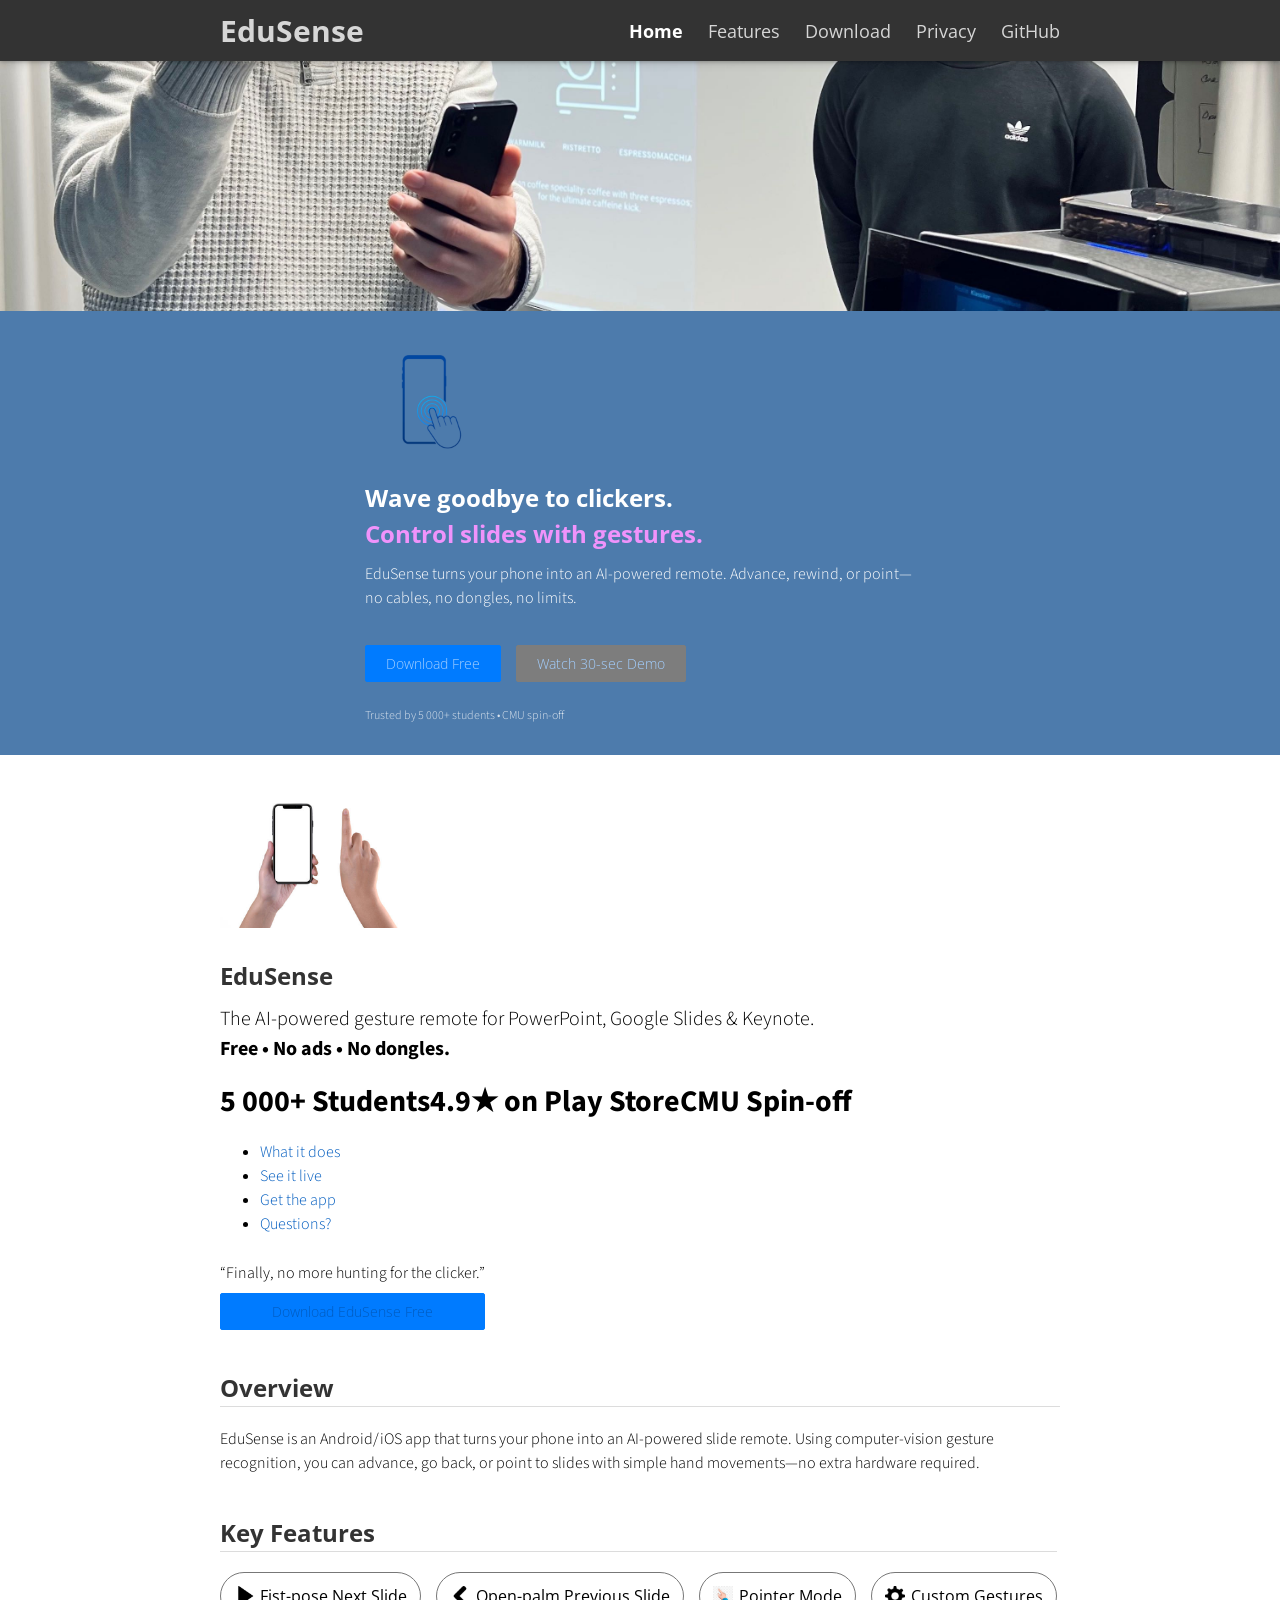
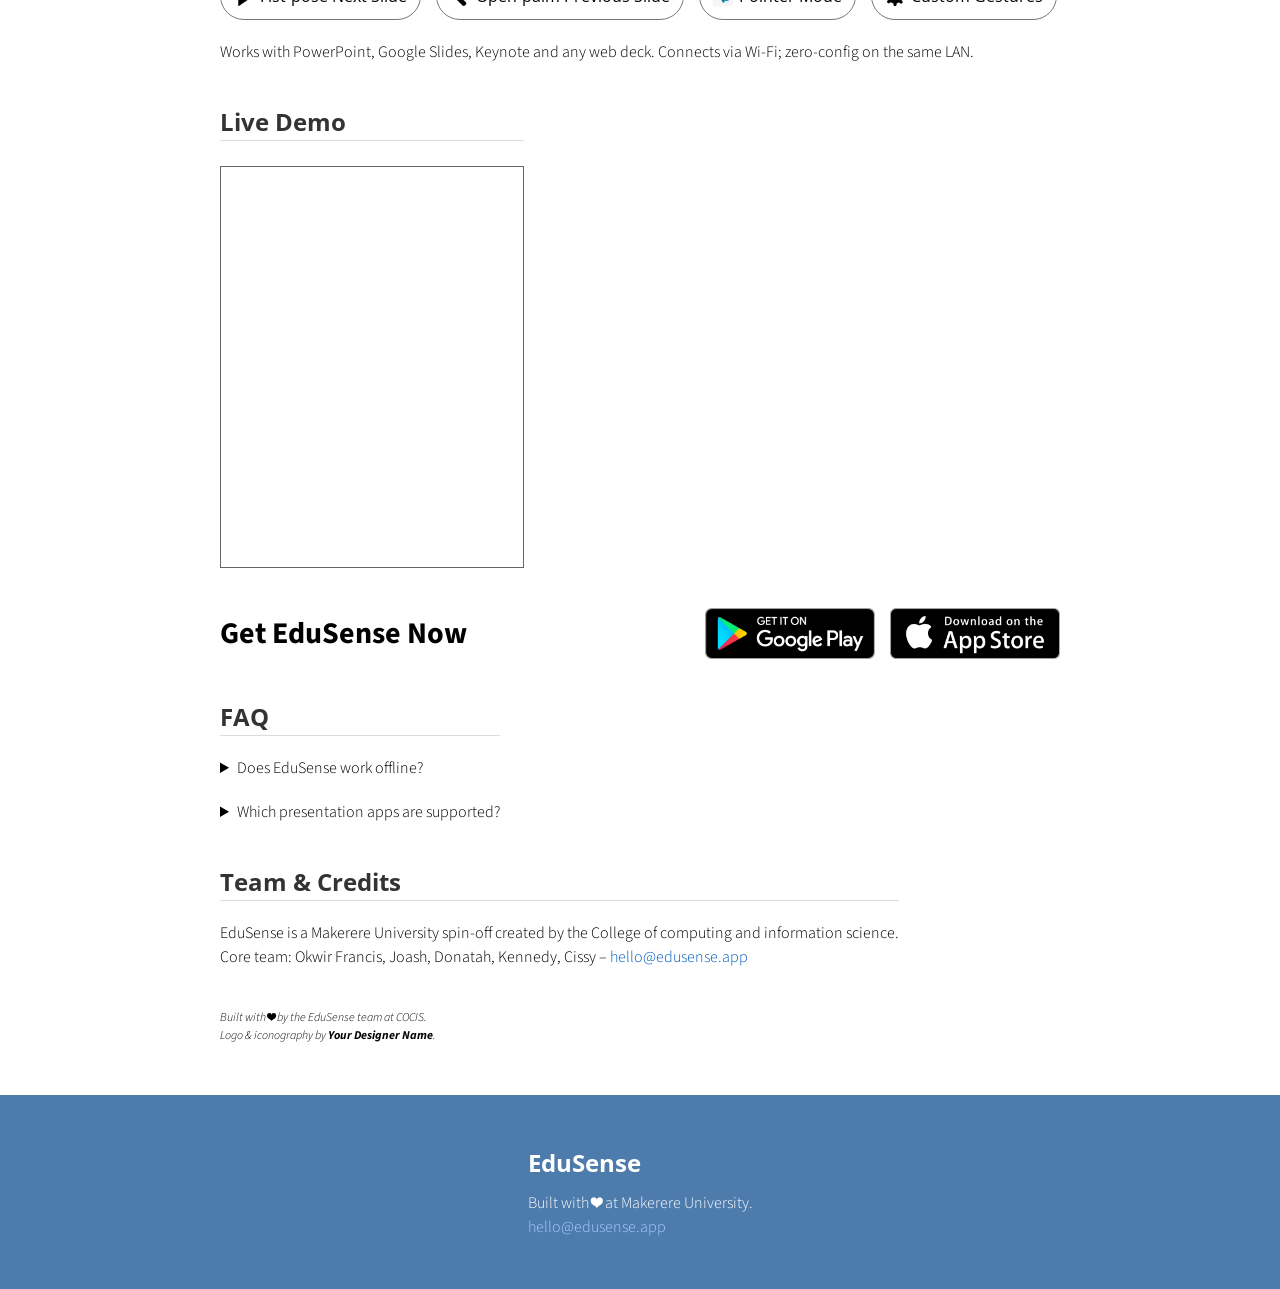
==== commit e830751a: "modified" ====
--- a/index.html
+++ b/index.html
@@ -1,8 +1,8 @@
 <!doctype html>
-<html>
+<html lang="en">
 
 <head>
-  <title>Project Title</title>
+  <title>EduSense – Gesture Control for Slides</title>
   <meta charset="utf-8" name="viewport" content="width=device-width, initial-scale=1">
   <link href="https://use.fontawesome.com/releases/v5.2.0/css/all.css" media="screen" rel="stylesheet" type="text/css" />
   <link href="css/frame.css" media="screen" rel="stylesheet" type="text/css" />
@@ -15,1085 +15,181 @@
   <script src="js/menu.js"></script>
   <script src="js/footer.js"></script>
   <style>
-    .menu-index {
-      color: rgb(255, 255, 255) !important;
-      opacity: 1 !important;
-      font-weight: 700 !important;
-    }
+    .menu-index{color:#fff !important;opacity:1 !important;font-weight:700 !important;}
+    @keyframes gradientShift{0%{background-position:0% 50%}50%{background-position:100% 50%}100%{background-position:0% 50%}}
   </style>
 </head>
 
 <body>
   <div class="menu-container"></div>
   <div class="content-container">
-    <!-------------------------------------------------------------------------------------------->
+
     <!--Start Header-->
-    <div class="banner" style="background: url('img/dummy-background.jpeg') no-repeat center; background-size: cover; height: 300px;"></div>
+    <div class="banner"
+    
+         style="background:url('img/edusense.jpg') center/cover no-repeat;
+            height:250px;">
+    </div>
     <div class="banner">
       <div class="banner-table flex-column">
         <div class="flex-row">
           <div class="flex-item flex-column">
-            <h2 class="add-top-margin-small">This is the header area</h2>
-            <p class="text">
-              Phasellus viverra nulla ut metus varius laoreet. Quisque rutrum. Aenean imperdiet. Etiam ultricies nisi vel
-              augue. Curabitur ullamcorper ultricies nisi. Nam eget dui. Etiam rhoncus. Maecenas tempus, tellus eget
-              condimentum rhoncus, <a href="javascript:void(0)">sem quam semper libero</a>, sit amet adipiscing sem neque sed ipsum. Nam quam nunc, blandit
-              vel, luctus pulvinar, hendrerit id, lorem.
+            <img src="img/edusense-logo-white.png" alt="EduSense" width="120" style="margin:.5rem 0 1rem;">
+            <h2 class="add-top-margin-small">
+              Wave goodbye to clickers.<br>
+              <span style="color:#f093fb;">Control slides with gestures.</span>
+            </h2>
+            <p class="text" style="max-width:550px;">
+              EduSense turns your phone into an AI-powered remote. Advance, rewind, or point—no cables, no dongles, no limits.
+            </p>
+            <div class="control-group add-top-margin">
+              <a class="custom-button custom-button-primary pulse-primary" href="#download">Download Free</a>
+              <a class="custom-button" href="#demo">Watch 30-sec Demo</a>
+            </div>
+            <p class="text text-small add-top-margin" style="opacity:.8;">
+              Trusted by 5 000+ students &bull; CMU spin-off
             </p>
           </div>
         </div>
       </div>
     </div>
     <!--End Header-->
-    <!-------------------------------------------------------------------------------------------->
+
+    <!--Start Intro-->
     <div class="content">
       <div class="content-table flex-column">
-        <!-------------------------------------------------------------------------------------------->
-        <!--Start Intro-->
         <div class="flex-row">
           <div class="flex-item flex-column">
-            <img class="image" src="img/dummay-img.png">
+            <img class="image" src="img/edusense-mockup-phone.png" alt="EduSense in action" style="max-width:200px;margin:0 auto;">
           </div>
           <div class="flex-item flex-column">
+            <h2>EduSense</h2>
             <p class="text text-large">
-              <a target="_blank" href="javascript:void(0)">Author 1</a>, author1 (at) cs.cmu.edu<br>
-              <a target="_blank" href="javascript:void(0)">Author 2</a>, author2 (at) cs.cmu.edu<br>
-              <a target="_blank" href="javascript:void(0)">Author 3</a>, author3 (at) cs.cmu.edu<br>
-              <a target="_blank" href="javascript:void(0)">Laboratory</a><br>
-              <a target="_blank" href="javascript:void(0)">Institute</a><br>
-              <a target="_blank" href="javascript:void(0)">Organization</a><br>
-              <a target="_blank" href="javascript:void(0)">Street Address</a><br>
-              <a target="_blank" href="javascript:void(0)">City, State, Country</a>
+              The AI-powered gesture remote for PowerPoint, Google Slides & Keynote.<br>
+              <strong>Free • No ads • No dongles.</strong>
             </p>
+            <div class="control-group add-top-margin-small">
+              <span class="badge-text">5 000+ Students</span>
+              <span class="badge-text">4.9★ on Play Store</span>
+              <span class="badge-text">CMU Spin-off</span>
+            </div>
+            <ul style="margin-top:1rem;">
+              <li><a href="#features">What it does</a></li>
+              <li><a href="#demo">See it live</a></li>
+              <li><a href="#download">Get the app</a></li>
+              <li><a href="#faq">Questions?</a></li>
+            </ul>
           </div>
         </div>
         <div class="flex-row">
           <div class="flex-item flex-column">
-            <p class="text add-top-margin">
-              Phasellus viverra nulla ut metus varius laoreet. Quisque rutrum. Aenean imperdiet. Etiam ultricies nisi vel
-              augue. Curabitur ullamcorper ultricies nisi. Nam eget dui. Etiam rhoncus. Maecenas tempus, tellus eget
-              condimentum rhoncus, sem quam semper libero, sit amet adipiscing sem neque sed ipsum. Nam quam nunc, blandit
-              vel, luctus pulvinar, hendrerit id, lorem. Maecenas nec odio et ante tincidunt tempus. Donec vitae
-              sapien ut libero venenatis faucibus. Nullam quis ante.
+            <p class="text text-center add-top-margin">
+              “Finally, no more hunting for the clicker.”<br>
+              <a class="custom-button custom-button-primary stretch-on-mobile" href="#download" style="margin-top:0.5rem;">
+                Download EduSense Free
+              </a>
             </p>
-            <h3>Table of Content</h3>
-            <ul>
-              <li><a href="#text-only">Text Only</a></li>
-              <li><a href="#buttons-and-inputs">Buttons and Inputs</a></li>
-              <li><a href="#images-and-image-button">Images and Image Button</a></li>
-              <li><a href="#text-around-image">Text around Image</a></li>
-              <li><a href="#centered-image-and-table">Centered Image and Table</a></li>
-              <li><a href="#adaptive-image">Adaptive Image</a></li>
-              <li><a href="#text-with-images-and-videos">Text with Images and Videos</a></li>
-              <li><a href="#iframe">Iframe</a></li>
-              <li><a href="#list-of-projects">List of Projects</a></li>
-              <li><a href="#gallery">Gallery (responsive size)</a></li>
-              <li><a href="#masonry">Masonry (responsive size)</a></li>
-              <li><a href="#survey">Survey</a></li>
-            </ul>
           </div>
         </div>
         <!--End Intro-->
-        <!-------------------------------------------------------------------------------------------->
-        <!--Start Text Only-->
+
+        <!--Start Overview-->
         <div class="flex-row">
           <div class="flex-item flex-column">
-            <h2 id="text-only">Text Only</h2>
+            <h2 id="overview">Overview</h2>
             <hr>
             <p class="text">
-              Li Europan lingues es membres del sam familie. Lor separat existentie es un myth. Por scientie, musica,
-              sport etc, litot Europa usa li sam vocabular. Li lingues differe solmen in li grammatica, li pronunciation e
-              li plu commun vocabules. Omnicos directe al desirabilite de un nov lingua franca: On refusa continuar payar
-              custosi traductores. At solmen va esser.
-            </p>
-            <p class="text">
-              Quis autem vel eum iure reprehenderit qui in ea voluptate velit esse quam nihil molestiae consequatur,
-              vel illum qui dolorem eum fugiat quo voluptas nulla pariatur? At vero eos et accusamus et iusto odio dignissimos
-              ducimus qui blanditiis praesentium voluptatum deleniti atque corrupti quos dolores et quas molestias
-              excepturi sint occaecati cupiditate non provident, similique sunt in culpa qui officia deserunt mollitia
-              animi, id est laborum et dolorum fuga.
-            </p>
-            <h3>Break Long URL</h3>
-            <p class="text">
-              <a class="break-long-url" target="_blank" href="https://www.google.com/maps/place/Carnegie+Mellon+University/@40.4430576,-79.9431263,17z/data=!4m5!3m4!1s0x8834f21f58679a9f:0x88716b461fc4daf4!8m2!3d40.4428753!4d-79.9430922">https://www.google.com/maps/place/Carnegie+Mellon+University/@40.4430576,-79.9431263,17z/data=!4m5!3m4!1s0x8834f21f58679a9f:0x88716b461fc4daf4!8m2!3d40.4428753!4d-79.9430922</a>
-            </p>
-            <h3>Nested List</h3>
-            <p class="text">
-              Phasellus viverra nulla ut metus varius laoreet. Quisque rutrum. Aenean imperdiet. Etiam ultricies nisi vel
-              augue. Curabitur ullamcorper ultricies nisi. Nam eget dui. Etiam rhoncus. Maecenas tempus, tellus eget
-              condimentum rhoncus, sem quam semper libero, <a target="_blank" href="javascript:void(0)">sit amet adipiscing sem neque</a> sed ipsum. Nam quam nunc, blandit
-              vel, luctus pulvinar, hendrerit id, lorem.
-            </p>
-            <ul>
-              <li>Lorem ipsum dolor sit amet, consectetuer adipiscing elit.</li>
-              <li>Aenean commodo ligula eget dolor.
-                <ul>
-                  <li>Donec pede justo, fringilla vel, aliquet nec, vulputate eget, arcu.</li>
-                  <li>In enim justo, rhoncus ut, imperdiet a, venenatis vitae, justo.
-                    <ul>
-                      <li>Li nov <a target="_blank" href="javascript:void(0)">lingua franca</a>.</li>
-                      <li>It va esser Occidental.</li>
-                      <li>Existent Europan lingues.</li>
-                    </ul>
-                  </li>
-                  <li>Nullam dictum felis eu pede mollis pretium.</li>
-                </ul>
-              </li>
-              <li>Donec quam felis, ultricies nec, pellentesque eu, pretium quis, sem. </li>
-            </ul>
-            <p class="text">
-              Ma quande lingues coalesce, li grammatica del resultant lingue es plu simplic e regulari quam ti del
-              coalescent lingues. Li nov lingua franca va esser plu simplic e regulari quam li existent Europan lingues.
-              It va esser tam simplic quam Occidental in fact, it va esser Occidental. A un Angleso it va semblar un
-              simplificat Angles, quam un skeptic Cambridge amico dit me.
-            </p>
-            <ol class="nested">
-              <li>Lorem ipsum dolor sit amet, consectetuer adipiscing elit.</li>
-              <li>Aenean commodo ligula eget dolor.
-                <ol class="nested">
-                  <li>Donec pede justo, fringilla vel, aliquet nec, vulputate eget, arcu.</li>
-                  <li>In enim justo, <a target="_blank" href="javascript:void(0)">rhoncus ut, imperdiet a</a>, venenatis vitae, justo.
-                    <ol class="nested">
-                      <li>Li nov lingua franca.</li>
-                      <li>It va esser Occidental.</li>
-                      <li>Existent Europan lingues.</li>
-                    </ol>
-                  </li>
-                  <li>Nullam dictum felis eu pede mollis pretium.</li>
-                </ol>
-              </li>
-              <li>Donec quam felis, ultricies nec, pellentesque eu, pretium quis, sem. </li>
-            </ol>
-            <h3>List with Customized Reverse Numbering</h3>
-            <ol class="publication C-list">
-              <li>
-                <p class="text-small-margin">
-                  Phasellus viverra nulla ut metus varius laoreet. Quisque rutrum. Aenean imperdiet. Etiam ultricies nisi vel
-                  augue. Curabitur ullamcorper ultricies nisi.
-                </p>
-              </li>
-              <li>
-                <p class="text-small-margin">
-                  Nam eget dui. Etiam rhoncus. Maecenas tempus, tellus eget
-                  condimentum rhoncus, sem quam semper libero, <a target="_blank" href="javascript:void(0)">sit amet adipiscing sem neque sed ipsum</a>. Nam quam nunc, blandit
-                  vel, luctus pulvinar, hendrerit id, lorem.
-                </p>
-              </li>
-              <li>
-                <p class="text-small-margin">
-                  Ma quande lingues coalesce, li grammatica del resultant lingue es plu simplic e regulari quam ti del
-                  coalescent lingues. Li nov lingua franca va esser plu simplic e regulari quam li existent Europan lingues.
-                </p>
-              </li>
-            </ol>
-            <h3>Math Equations</h3>
-            <p class="text">
-              Ma quande lingues coalesce, li grammatica del resultant lingue es plu simplic e regulari quam ti del
-              coalescent lingues. Li nov lingua franca va esser plu simplic e regulari quam li existent Europan lingues.
-            </p>
-            <img class="image center" src="https://latex.codecogs.com/svg.latex?C\cdot(3\sin\theta_1+3\sin\theta_2-\cos\theta_1-\cos\theta_2)" style="max-width: 300px;">
-            <p class="text">
-              Ma quande lingues coalesce, li grammatica del resultant lingue es plu simplic e regulari quam ti del
-              coalescent lingues. Li nov lingua franca va esser plu simplic e regulari quam li existent Europan lingues.
+              EduSense is an Android/iOS app that turns your phone into an AI-powered slide remote. Using computer-vision
+              gesture recognition, you can advance, go back, or point to slides with simple hand movements—no extra hardware
+              required.
             </p>
           </div>
         </div>
-        <!--End Text Only-->
-        <!-------------------------------------------------------------------------------------------->
-        <!--Start Text with Buttons-->
+        <!--End Overview-->
+
+        <!--Start Features-->
         <div class="flex-row">
           <div class="flex-item flex-column">
-            <h2 id="buttons-and-inputs">Buttons and Inputs</h2>
+            <h2 id="features">Key Features</h2>
             <hr>
-            <p class="text">
-              Li Europan lingues es membres del sam familie. Lor separat existentie es un myth. Por scientie, musica,
-              sport etc, litot Europa usa li sam vocabular. Li lingues differe solmen in li grammatica, li pronunciation e
-              li plu commun vocabules. Omnicos directe al desirabilite de un nov lingua franca: On refusa continuar payar
-              custosi traductores. At solmen va esser.
-            </p>
             <div class="control-group">
-              <button class="custom-button">Default</button>
-              <button class="custom-button custom-button-primary">Primary</button>
-              <button class="custom-button custom-button-danger">Danger</button>
-              <button class="custom-button custom-button-info">Info</button>
-              <button class="custom-button" disabled>Disabled</button>
-              <a class="custom-button" target="_blank" href="https://github.com/yenchiah/project-website-template" target="_blank">Hyperlink</a>
-              <button class="custom-button custom-button-primary stretch-on-mobile">Stretch on Mobile</button>
-            </div>
-            <div class="control-group">
-              <button class="custom-button pulse-black">Pulse</button>
-              <button class="custom-button custom-button-primary pulse-primary">Pulse</button>
-              <button class="custom-button custom-button-danger pulse-danger">Pulse</button>
-              <button class="custom-button custom-button-info pulse-info">Pulse</button>
-            </div>
-            <div class="control-group">
-              <button class="custom-button-flat"><img src="img/home.png"></button>
-              <button class="custom-button-flat" disabled><img src="img/home.png"></button>
-              <button class="custom-button-flat small"><img src="img/home.png"></button>
-              <button class="custom-button-flat large"><img src="img/home.png"></button>
-            </div>
-            <div class="control-group">
-              <button class="custom-button-flat"><img src="img/calendar.png"></button>
-              <button class="custom-button-flat"><img src="img/play.png"></button>
-              <button class="custom-button-flat"><img src="img/pause.png"></button>
-              <button class="custom-button-flat"><img src="img/stop.png"></button>
-              <button class="custom-button-flat"><img src="img/terrain.png"></button>
-              <button class="custom-button-flat"><img src="img/close.png"></button>
-              <button class="custom-button-flat"><img src="img/collection.png"></button>
-              <button class="custom-button-flat"><img src="img/next.png"></button>
-              <button class="custom-button-flat"><img src="img/back.png"></button>
-              <button class="custom-button-flat"><img src="img/setting.png"></button>
-              <button class="custom-button-flat"><img src="img/book.png"></button>
-              <button class="custom-button-flat"><img src="img/user.png"></button>
-              <button class="custom-button-flat"><img src="img/share.png"></button>
-              <button class="custom-button-flat"><img src="img/submit.png"></button>
-              <a class="custom-button-flat" href="https://github.com/yenchiah/project-website-template" target="_blank">
-                <img src="img/link.png">
-              </a>
-            </div>
-            <div class="control-group">
-              <button class="custom-button-flat"><img src="img/home.png"><span>Home</span></button>
-              <button class="custom-button-flat" disabled><img src="img/home.png"><span>Disabled</span></button>
-              <button class="custom-button-flat small"><img src="img/home.png"><span>Small</span></button>
-              <button class="custom-button-flat large"><img src="img/home.png"><span>Large</span></button>
-            </div>
-            <div class="control-group">
-              <button class="custom-button-flat"><img src="img/calendar.png"><span>Calendar</span></button>
-              <button class="custom-button-flat"><img src="img/play.png"><span>Play</span></button>
-              <button class="custom-button-flat"><img src="img/stop.png"><span>Stop</span></button>
-              <button class="custom-button-flat"><img src="img/terrain.png"><span>Terrain</span></button>
-              <button class="custom-button-flat"><img src="img/close.png"><span>Close</span></button>
-              <button class="custom-button-flat"><img src="img/collection.png"><span>Collection</span></button>
-              <button class="custom-button-flat"><img src="img/next.png"><span>Next</span></button>
-              <button class="custom-button-flat"><img src="img/back.png"><span>Back</span></button>
-              <button class="custom-button-flat"><img src="img/setting.png"><span>Setting</span></button>
-              <button class="custom-button-flat"><img src="img/book.png"><span>Tutorial</span></button>
-              <button class="custom-button-flat"><img src="img/user.png"><span>User</span></button>
-              <button class="custom-button-flat"><img src="img/share.png"><span>Share</span></button>
-              <button class="custom-button-flat"><img src="img/submit.png"><span>Submit</span></button>
-              <a class="custom-button-flat" href="https://github.com/yenchiah/project-website-template" target="_blank">
-                <img src="img/link.png"><span>Hyperlink</span>
-              </a>
-              <button class="custom-button-flat stretch-on-mobile"><img src="img/play.png"><span>Stretch on Mobile</span></button>
-            </div>
-            <div class="control-group">
-              <button class="custom-button-flat pulse-black"><img src="img/home.png"><span>Pulse</span></button>
-              <button class="custom-button-flat pulse-primary"><img src="img/home.png"><span>Pulse</span></button>
-              <button class="custom-button-flat pulse-danger"><img src="img/home.png"><span>Pulse</span></button>
-              <button class="custom-button-flat pulse-info"><img src="img/home.png"><span>Pulse</span></button>
+              <button class="custom-button-flat"><img src="img/play.png"><span>Fist-pose Next Slide</span></button>
+              <button class="custom-button-flat"><img src="img/back.png"><span>Open-palm Previous Slide</span></button>
+              <button class="custom-button-flat"><img src="img/hand-pointer.png"><span>Pointer Mode</span></button>
+              <button class="custom-button-flat"><img src="img/setting.png"><span>Custom Gestures</span></button>
             </div>
             <p class="text">
-              Ma quande lingues coalesce, li grammatica del resultant lingue es plu simplic e regulari quam ti del
-              coalescent lingues. Li nov lingua franca va esser plu simplic e regulari quam li existent Europan lingues.
-              It va esser tam simplic quam Occidental in fact, it va esser Occidental. A un Angleso it va semblar un
-              simplificat Angles, quam un skeptic Cambridge amico dit me.
+              Works with PowerPoint, Google Slides, Keynote and any web deck. Connects via Wi-Fi; zero-config on the same LAN.
             </p>
           </div>
         </div>
-        <div class="flex-row-space-between">
+        <!--End Features-->
+
+        <!--Start Demo-->
+        <div class="flex-row">
           <div class="flex-item flex-column">
-            <p class="text badge-text">Large Badge Caption!</p>
+            <h2 id="demo">Live Demo</h2>
+            <hr>
+            <iframe class="iframe-in-body" src="https://www.youtube.com/embed/XXXXXXXXX" allowfullscreen></iframe>
+          </div>
+        </div>
+        <!--End Demo-->
+
+        <!--Start Download-->
+        <div class="flex-row-space-between add-top-margin">
+          <div class="flex-item flex-column">
+            <p class="text badge-text">Get EduSense Now</p>
           </div>
           <div class="flex-item flex-column">
             <div class="control-group">
-              <a href="javascript:void(0)" target="_blank" class="custom-image-button">
-                <img src="img/app-store-badge.png" width="150">
+              <a class="custom-image-button" href="https://play.google.com/store/apps/details?id=com.edusense.app" target="_blank">
+                <img src="img/google-play-badge.png" width="170">
               </a>
-              <a href="javascript:void(0)" target="_blank" class="custom-image-button">
-                <img src="img/google-play-badge.png" width="150">
+              <a class="custom-image-button" href="https://apps.apple.com/us/app/edusense/idXXXXXXXXX" target="_blank">
+                <img src="img/app-store-badge.png" width="170">
               </a>
             </div>
           </div>
         </div>
+        <!--End Download-->
+
+        <!--Start FAQ-->
         <div class="flex-row">
           <div class="flex-item flex-column">
+            <h2 id="faq">FAQ</h2>
+            <hr>
+            <details class="text">
+              <summary>Does EduSense work offline?</summary>
+              <p>Yes. Gestures are processed on-device; no internet required after installation.</p>
+            </details>
+            <details class="text">
+              <summary>Which presentation apps are supported?</summary>
+              <p>Any desktop app that accepts keyboard shortcuts (PowerPoint, Keynote, Google Slides in browser, etc.).</p>
+            </details>
+          </div>
+        </div>
+        <!--End FAQ-->
+
+        <!--Start Team-->
+        <div class="flex-row">
+          <div class="flex-item flex-column">
+            <h2 id="team">Team & Credits</h2>
+            <hr>
             <p class="text">
-              Li Europan lingues es membres del sam familie. Lor separat existentie es un myth. Por scientie, musica,
-              sport etc, litot Europa usa li sam vocabular. Li lingues differe solmen in li grammatica, li pronunciation e
-              li plu commun vocabules. Omnicos directe al desirabilite de un nov lingua franca: On refusa continuar payar
-              custosi traductores. At solmen va esser.
+              EduSense is a Makerere University spin-off created by the College of computing and information science.<br>
+              Core team: Okwir Francis, Joash, Donatah, Kennedy, Cissy – <a href="mailto:hello@edusense.app">hello@edusense.app</a>
             </p>
-            <div class="control-group">
-              <input class="custom-textbox stretch-on-mobile" type="text" placeholder="e.g., 15213">
-              <textarea class="custom-textbox stretch-on-mobile" placeholder="e.g., 15213"></textarea>
-            </div>
-            <div class="control-group">
-              <input class="custom-textbox stretch-on-mobile" value="https://yenchiah.me/" type="text" readonly>
-              <textarea class="custom-textbox stretch-on-mobile" readonly>Phasellus viverra nulla ut metus varius laoreet.</textarea>
-            </div>
-            <p class="text">
-              Ma quande lingues coalesce, li grammatica del resultant lingue es plu simplic e regulari quam ti del
-              coalescent lingues. Li nov lingua franca va esser plu simplic e regulari quam li existent Europan lingues.
-              It va esser tam simplic quam Occidental in fact, it va esser Occidental. A un Angleso it va semblar un
-              simplificat Angles, quam un skeptic Cambridge amico dit me.
+            <p class="text text-small text-italic add-top-margin-large">
+              Built with ❤️ by the EduSense team at COCIS.<br>
+              Logo & iconography by <span class="highlight-text">Your Designer Name</span>.
             </p>
           </div>
         </div>
-        <!--End Text with Buttons-->
-        <!-------------------------------------------------------------------------------------------->
-        <!--Start Text with Images and Image buttons-->
-        <div class="flex-row">
-          <div class="flex-item flex-column">
-            <h2 id="images-and-image-button">Images and Image Button</h2>
-            <hr>
-            <p class="text">
-              Li Europan lingues es membres del sam familie. Lor separat existentie es un myth. Por scientie, musica,
-              sport etc, litot Europa usa li sam vocabular. Li lingues differe solmen in li grammatica, li pronunciation e
-              li plu commun vocabules. Omnicos directe al desirabilite de un nov lingua franca: On refusa continuar payar
-              custosi traductores. At solmen va esser.
-            </p>
-          </div>
-        </div>
-        <div class="flex-row-space-between">
-          <div class="flex-item flex-column">
-            <img class="image max-width-400" src="img/dummay-img.png">
-            <p class="image-caption">Image Caption</p>
-          </div>
-          <div class="flex-item flex-column">
-            <a href="https://github.com/yenchiah/project-website-template" target="_blank" class="image max-width-400">
-              <img src="img/dummay-img.png">
-            </a>
-            <p class="image-caption">Image Button Caption</p>
-          </div>
-        </div>
-        <div class="flex-row">
-          <div class="flex-item flex-column">
-            <p class="text">
-              Li Europan lingues es membres del sam familie. Lor separat existentie es un myth. Por scientie, musica,
-              sport etc, litot Europa usa li sam vocabular. Li lingues differe solmen in li grammatica, li pronunciation e
-              li plu commun vocabules. Omnicos directe al desirabilite de un nov lingua franca: On refusa continuar payar
-              custosi traductores. At solmen va esser.
-            </p>
-          </div>
-        </div>
-        <!--End Text with Images and Image buttons-->
-        <!-------------------------------------------------------------------------------------------->
-        <!--Start Text around Image-->
-        <div class="flex-row">
-          <div class="flex-item flex-column">
-            <h2 id="text-around-image">Text around Image</h2>
-            <hr>
-            <p class="text">
-              <img class="image image-wrap-text max-width-400" src="img/dummay-img.png">
-              Sed ut perspiciatis unde omnis iste natus error sit voluptatem accusantium doloremque laudantium, totam rem
-              aperiam, eaque ipsa quae ab illo inventore veritatis et quasi architecto beatae vitae dicta sunt explicabo.
-              Nemo enim ipsam voluptatem quia voluptas sit aspernatur aut odit aut fugit, sed quia consequuntur magni
-              dolores eos qui ratione voluptatem sequi nesciunt. Neque porro quisquam est, qui dolorem ipsum quia dolor sit
-              amet, consectetur, adipisci velit, sed quia non numquam eius modi tempora incidunt ut labore et dolore magnam
-              aliquam quaerat voluptatem. Ut enim ad minima veniam, quis nostrum exercitationem ullam corporis suscipit
-              laboriosam, nisi ut aliquid ex ea commodi consequatur? Quis autem vel eum iure reprehenderit qui in ea
-              voluptate velit esse quam nihil molestiae consequatur, vel illum qui dolorem eum fugiat quo voluptas nulla
-              pariatur? At vero eos et accusamus et iusto odio dignissimos ducimus qui blanditiis praesentium voluptatum
-              deleniti atque corrupti quos dolores et quas molestias excepturi sint occaecati cupiditate non provident,
-              similique sunt in culpa qui officia deserunt mollitia animi, id est laborum et dolorum fuga. Et harum quidem
-              rerum facilis est et expedita distinctio. Nam libero tempore, cum soluta nobis est eligendi optio cumque nihil
-              impedit quo minus id quod maxime placeat facere possimus, omnis voluptas assumenda est, omnis.
-            </p>
-          </div>
-        </div>
-        <!--End Text around Image-->
-        <!-------------------------------------------------------------------------------------------->
+        <!--End Team-->
+
       </div>
     </div>
-    <div class="banner" style="background: url('img/dummy-background.jpeg') no-repeat center; background-size: cover; height: 500px;">
-      <div class="banner-table flex-column" style="background-color: rgba(0, 0, 0, 0.5);">
-        <div class="flex-row">
-          <div class="flex-item flex-column">
-            <h2 class="add-top-margin-small">This is the banner area with photo</h2>
-            <p class="text">
-              Phasellus viverra nulla ut metus varius laoreet. Quisque rutrum. Aenean imperdiet. Etiam ultricies nisi vel
-              augue. Curabitur <a href="javascript:void(0)">ullamcorper ultricies nisi</a>. Nam eget dui. Etiam rhoncus. Maecenas tempus, tellus eget
-              condimentum rhoncus.
-            </p>
-          </div>
-        </div>
-      </div>
-    </div>
-    <div class="content">
-      <div class="content-table flex-column">
-        <!-------------------------------------------------------------------------------------------->
-        <!--Start Text with Centered Image and Table-->
-        <div class="flex-row">
-          <div class="flex-item flex-column">
-            <h2 id="centered-image-and-table" class="no-top-margin">Centered Image and Table</h2>
-            <hr>
-            <p class="text">
-              Li Europan lingues es membres del sam familie. Lor separat existentie es un myth. Por scientie, musica,
-              sport etc, litot Europa usa li sam vocabular. Li lingues differe solmen in li grammatica, li pronunciation e
-              li plu commun vocabules. Omnicos directe al desirabilite de un nov lingua franca: On refusa continuar payar
-              custosi traductores. At solmen va esser.
-            </p>
-            <p class="text text-center graph-title">
-              This image does not scroll and only scale.
-            </p>
-            <img class="image center max-width-400 add-top-margin-small" src="img/dummay-img.png">
-            <p class="text text-center graph-title">
-              This image scrolls on mobile with a fixed height.
-            </p>
-            <div class="scrollable-image-container center add-top-margin-small">
-              <img class="scrollable-image center" src="img/dummay-img.png">
-            </div>
-            <p class="text">
-              Li Europan lingues es membres del sam familie. Lor separat existentie es un myth. Por scientie, musica,
-              sport etc, litot Europa usa li sam vocabular. Li lingues differe solmen in li grammatica, li pronunciation e
-              li plu commun vocabules. Omnicos directe al desirabilite de un nov lingua franca: On refusa continuar payar
-              custosi traductores. At solmen va esser.
-            </p>
-            <p class="text text-center graph-title">
-              This is the title for the bottom scrollable table.
-            </p>
-            <div class="custom-table-container center add-top-margin-small">
-              <table class="custom-table">
-                <thead>
-                  <tr class="bg-color-gray">
-                    <th>Number of</th>
-                    <th class="text-center">Unique Users</th>
-                    <th class="text-center">Smell Reports</th>
-                    <th class="text-center">Interaction Events</th>
-                  </tr>
-                </thead>
-                <tbody>
-                  <tr>
-                    <td>Enthusiasts</td>
-                    <td class="text-center">9.4%</td>
-                    <td class="text-center">50.6%</td>
-                    <td class="text-center">44.8%</td>
-                  </tr>
-                  <tr class="bg-color-light-gray">
-                    <td>Explorers</td>
-                    <td class="text-center">36.1%</td>
-                    <td class="text-center">37.3%</td>
-                    <td class="text-center">27.3%</td>
-                  </tr>
-                  <tr>
-                    <td>Contributors</td>
-                    <td class="text-center">13.0%</td>
-                    <td class="text-center">12.1%</td>
-                    <td class="text-center">n/a</td>
-                  </tr>
-                  <tr class="bg-color-light-gray">
-                    <td>Observers</td>
-                    <td class="text-center">41.6%</td>
-                    <td class="text-center">n/a</td>
-                    <td class="text-center">27.9%</td>
-                  </tr>
-                </tbody>
-                <tfoot>
-                  <tr>
-                    <td>Size (N)</td>
-                    <td class="text-center">2,237</td>
-                    <td class="text-center">8,112</td>
-                    <td class="text-center">79,447</td>
-                  </tr>
-                </tfoot>
-              </table>
-            </div>
-            <p class="text text-center graph-title">
-              This is the title for the bottom very long scrollable table.
-            </p>
-            <div class="custom-table-container center add-top-margin-small">
-              <table class="custom-table">
-                <thead>
-                  <tr class="bg-color-gray">
-                    <th class="text-center">Smell Rating</th>
-                    <th class="text-center">2019</th>
-                    <th class="text-center">2018</th>
-                    <th class="text-center">2017</th>
-                    <th class="text-center">2016</th>
-                    <th class="text-center">2015</th>
-                    <th class="text-center">2014</th>
-                    <th class="text-center">2013</th>
-                    <th class="text-center">2012</th>
-                    <th class="text-center">2011</th>
-                    <th class="text-center">2010</th>
-                    <th class="text-center">2009</th>
-                    <th class="text-center">2008</th>
-                    <th class="text-center">2007</th>
-                  </tr>
-                </thead>
-                <tbody>
-                  <tr>
-                    <td class="text-center">1</td>
-                    <td class="text-center">1,711 (9.5%)</td>
-                    <td class="text-center">1,199 (13.0%)</td>
-                    <td class="text-center">1,658 (20.4%)</td>
-                    <td class="text-center">1,199 (13.0%)</td>
-                    <td class="text-center">1,658 (20.4%)</td>
-                    <td class="text-center">1,199 (13.0%)</td>
-                    <td class="text-center">1,658 (20.4%)</td>
-                    <td class="text-center">1,199 (13.0%)</td>
-                    <td class="text-center">1,658 (20.4%)</td>
-                    <td class="text-center">1,199 (13.0%)</td>
-                    <td class="text-center">1,658 (20.4%)</td>
-                    <td class="text-center">1,199 (13.0%)</td>
-                    <td class="text-center">1,658 (20.4%)</td>
-                  </tr>
-                  <tr class="bg-color-light-gray">
-                    <td class="text-center">2</td>
-                    <td class="text-center">798 (4.4%)</td>
-                    <td class="text-center">497 (5.4%)</td>
-                    <td class="text-center">665 (8.2%)</td>
-                    <td class="text-center">497 (5.4%)</td>
-                    <td class="text-center">665 (8.2%)</td>
-                    <td class="text-center">497 (5.4%)</td>
-                    <td class="text-center">665 (8.2%)</td>
-                    <td class="text-center">497 (5.4%)</td>
-                    <td class="text-center">665 (8.2%)</td>
-                    <td class="text-center">497 (5.4%)</td>
-                    <td class="text-center">665 (8.2%)</td>
-                    <td class="text-center">497 (5.4%)</td>
-                    <td class="text-center">665 (8.2%)</td>
-                  </tr>
-                  <tr>
-                    <td class="text-center">3</td>
-                    <td class="text-center">4,305 (23.9%)</td>
-                    <td class="text-center">2,649 (28.8%)</td>
-                    <td class="text-center">2,246 (27.7%)</td>
-                    <td class="text-center">2,649 (28.8%)</td>
-                    <td class="text-center">2,246 (27.7%)</td>
-                    <td class="text-center">2,649 (28.8%)</td>
-                    <td class="text-center">2,246 (27.7%)</td>
-                    <td class="text-center">2,649 (28.8%)</td>
-                    <td class="text-center">2,246 (27.7%)</td>
-                    <td class="text-center">2,649 (28.8%)</td>
-                    <td class="text-center">2,246 (27.7%)</td>
-                    <td class="text-center">2,649 (28.8%)</td>
-                    <td class="text-center">2,246 (27.7%)</td>
-                  </tr>
-                  <tr class="bg-color-light-gray">
-                    <td class="text-center">4</td>
-                    <td class="text-center">5,804 (32.3%)</td>
-                    <td class="text-center">2,932 (31.9%)</td>
-                    <td class="text-center">2,171 (26.8%)</td>
-                    <td class="text-center">2,932 (31.9%)</td>
-                    <td class="text-center">2,171 (26.8%)</td>
-                    <td class="text-center">2,932 (31.9%)</td>
-                    <td class="text-center">2,171 (26.8%)</td>
-                    <td class="text-center">2,932 (31.9%)</td>
-                    <td class="text-center">2,171 (26.8%)</td>
-                    <td class="text-center">2,932 (31.9%)</td>
-                    <td class="text-center">2,171 (26.8%)</td>
-                    <td class="text-center">2,932 (31.9%)</td>
-                    <td class="text-center">2,171 (26.8%)</td>
-                  </tr>
-                  <tr>
-                    <td class="text-center">5</td>
-                    <td class="text-center">5,356 (29.8%)</td>
-                    <td class="text-center">1,918 (20.9%)</td>
-                    <td class="text-center">1,372 (16.9%)</td>
-                    <td class="text-center">1,918 (20.9%)</td>
-                    <td class="text-center">1,372 (16.9%)</td>
-                    <td class="text-center">1,918 (20.9%)</td>
-                    <td class="text-center">1,372 (16.9%)</td>
-                    <td class="text-center">1,918 (20.9%)</td>
-                    <td class="text-center">1,372 (16.9%)</td>
-                    <td class="text-center">1,918 (20.9%)</td>
-                    <td class="text-center">1,372 (16.9%)</td>
-                    <td class="text-center">1,918 (20.9%)</td>
-                    <td class="text-center">1,372 (16.9%)</td>
-                  </tr>
-                </tbody>
-                <tfoot>
-                  <tr>
-                    <td class="text-center">Sum</td>
-                    <td class="text-center">17,974</td>
-                    <td class="text-center">9,195</td>
-                    <td class="text-center">8,112</td>
-                    <td class="text-center">9,195</td>
-                    <td class="text-center">8,112</td>
-                    <td class="text-center">9,195</td>
-                    <td class="text-center">8,112</td>
-                    <td class="text-center">9,195</td>
-                    <td class="text-center">8,112</td>
-                    <td class="text-center">9,195</td>
-                    <td class="text-center">8,112</td>
-                    <td class="text-center">9,195</td>
-                    <td class="text-center">8,112</td>
-                  </tr>
-                </tfoot>
-              </table>
-            </div>
-            <p class="text">
-              Li Europan lingues es membres del sam familie. Lor separat existentie es un myth. Por scientie, musica,
-              sport etc, litot Europa usa li sam vocabular. Li lingues differe solmen in li grammatica, li pronunciation e
-              li plu commun vocabules. Omnicos directe al desirabilite de un nov lingua franca: On refusa continuar payar
-              custosi traductores. At solmen va esser.
-            </p>
-          </div>
-        </div>
-        <!--End Text with Centered Image and Table-->
-        <!-------------------------------------------------------------------------------------------->
-        <!--Start Text with Adaptive Image-->
-        <div class="flex-row">
-          <div class="flex-item flex-column">
-            <h2 id="adaptive-image">Adaptive Image</h2>
-            <hr>
-            <p class="text">
-              Li Europan lingues es membres del sam familie. Lor separat existentie es un myth. Por scientie, musica,
-              sport etc, litot Europa usa li sam vocabular. Li lingues differe solmen in li grammatica, li pronunciation e
-              li plu commun vocabules. Omnicos directe al desirabilite de un nov lingua franca: On refusa continuar payar
-              custosi traductores. At solmen va esser.
-            </p>
-            <a class="image adaptive-image" style="background-image: url('img/dummay-img-long.png'); min-height: 150px;" href="img/dummay-img-long.png" target="_blank"></a>
-            <p class="text">
-              Li Europan lingues es membres del sam familie. Lor separat existentie es un myth. Por scientie, musica,
-              sport etc, litot Europa usa li sam vocabular. Li lingues differe solmen in li grammatica, li pronunciation e
-              li plu commun vocabules. Omnicos directe al desirabilite de un nov lingua franca: On refusa continuar payar
-              custosi traductores. At solmen va esser.
-            </p>
-          </div>
-        </div>
-        <!--End Text with Adaptive Image-->
-        <!-------------------------------------------------------------------------------------------->
-      </div>
-    </div>
-    <div class="banner" style="background: url('img/dummy-background.jpeg') no-repeat center; background-size: cover; height: 500px;"></div>
-    <div class="banner">
-      <div class="banner-table flex-column">
-        <div class="flex-row">
-          <div class="flex-item flex-column">
-            <h2 class="add-top-margin-small">This is the two banner area with photo</h2>
-            <p class="text">
-              Phasellus viverra nulla ut metus varius laoreet. Quisque rutrum. Aenean imperdiet. Etiam ultricies nisi vel
-              augue. Curabitur ullamcorper ultricies nisi. Nam eget dui. Etiam rhoncus. Maecenas tempus, tellus eget
-              condimentum rhoncus.
-            </p>
-          </div>
-        </div>
-      </div>
-    </div>
-    <div class="content">
-      <div class="content-table flex-column">
-        <!-------------------------------------------------------------------------------------------->
-        <!--Start Text with Images and Videos-->
-        <div class="flex-row">
-          <div class="flex-item flex-column">
-            <h2 id="text-with-images-and-videos" class="no-top-margin">Text with Images and Videos</h2>
-            <hr>
-            <p class="text">
-              Ma quande lingues coalesce, li grammatica del resultant lingue es plu simplic e regulari quam ti del
-              coalescent lingues. Li nov lingua franca va esser plu simplic e regulari quam li existent Europan lingues.
-              It va esser tam simplic quam Occidental in fact, it va esser Occidental. A un Angleso it va semblar un
-              simplificat Angles, quam un skeptic Cambridge amico dit me.
-            </p>
-          </div>
-        </div>
-        <div class="flex-row">
-          <div class="flex-item flex-item-stretch flex-column">
-            <img class="image" src="img/dummay-img.png">
-          </div>
-          <div class="flex-item flex-item-stretch flex-column">
-            <p class="text">
-              Sed ut perspiciatis unde omnis iste natus error sit voluptatem accusantium doloremque laudantium, totam rem
-              aperiam, eaque ipsa quae ab illo inventore veritatis et quasi architecto beatae vitae dicta sunt explicabo.
-              Nemo enim ipsam voluptatem quia voluptas sit aspernatur aut odit aut fugit, sed quia consequuntur magni
-              dolores eos qui ratione voluptatem sequi nesciunt. Neque porro quisquam est, qui dolorem ipsum quia dolor
-              sit amet, consectetur, adipisci velit, sed quia non numquam eius modi tempora incidunt ut labore et dolore
-              magnam aliquam quaerat voluptatem. Sed ut perspiciatis unde.
-            </p>
-          </div>
-        </div>
-        <div class="flex-row">
-          <div class="flex-item flex-item-stretch flex-column">
-            <video preload controls autoplay loop muted playsinline class="image">
-              <source src="vid/mov_bbb.mp4" type="video/mp4">
-              Your browser does not support the video tag.
-            </video>
-          </div>
-          <div class="flex-item flex-item-stretch flex-column">
-            <p class="text">
-              Sed ut perspiciatis unde omnis iste natus error sit voluptatem accusantium doloremque laudantium, totam rem
-              aperiam, eaque ipsa quae ab illo inventore veritatis et quasi architecto beatae vitae dicta sunt explicabo.
-              Nemo enim ipsam voluptatem quia voluptas sit aspernatur aut odit aut fugit, sed quia consequuntur magni
-              dolores eos qui ratione voluptatem sequi nesciunt. Neque porro quisquam est, qui dolorem ipsum quia dolor
-              sit amet, consectetur, adipisci velit, sed quia non numquam eius modi tempora incidunt ut labore et dolore
-              magnam.
-            </p>
-          </div>
-        </div>
-        <div class="flex-row">
-          <div class="flex-item flex-column">
-            <p class="text">
-              Ma quande lingues coalesce, li grammatica del resultant lingue es plu simplic e regulari quam ti del
-              coalescent lingues. Li nov lingua franca va esser plu simplic e regulari quam li existent Europan lingues.
-              It va esser tam simplic quam Occidental in fact, it va esser Occidental. A un Angleso it va semblar un
-              simplificat Angles, quam un skeptic Cambridge amico dit me.
-            </p>
-          </div>
-        </div>
-        <div class="flex-row">
-          <div class="flex-item flex-item-stretch-2 flex-column">
-            <p class="text">
-              Sed ut perspiciatis unde omnis iste natus error sit voluptatem accusantium doloremque laudantium, totam rem
-              aperiam, eaque ipsa quae ab illo inventore veritatis et quasi architecto beatae vitae dicta sunt explicabo.
-              Nemo enim ipsam voluptatem quia voluptas sit aspernatur aut odit aut fugit, sed quia consequuntur magni
-              dolores eos qui ratione voluptatem sequi nesciunt. Neque porro quisquam est, qui dolorem ipsum quia dolor
-              sit amet, consectetur, adipisci velit, sed quia non numquam eius modi tempora.
-            </p>
-          </div>
-          <div class="flex-item flex-item-stretch flex-column">
-            <img class="image" src="img/dummay-img.png">
-          </div>
-        </div>
-        <div class="flex-row">
-          <div class="flex-item flex-item-stretch-2 flex-column">
-            <p class="text">
-              Sed ut perspiciatis unde omnis iste natus error sit voluptatem accusantium doloremque laudantium, totam rem
-              aperiam, eaque ipsa quae ab illo inventore veritatis et quasi architecto beatae vitae dicta sunt explicabo.
-              Nemo enim ipsam voluptatem quia voluptas sit aspernatur aut odit aut fugit, sed quia consequuntur magni
-              dolores eos qui ratione voluptatem sequi nesciunt. Neque porro quisquam est, qui dolorem ipsum quia dolor
-              sit amet, consectetur, adipisci velit, sed quia non numquam eius modi tempora.
-            </p>
-          </div>
-          <div class="flex-item flex-item-stretch flex-column">
-            <video preload controls autoplay loop muted playsinline class="image">
-              <source src="vid/mov_bbb.mp4" type="video/mp4">
-              Your browser does not support the video tag.
-            </video>
-          </div>
-        </div>
-        <div class="flex-row">
-          <div class="flex-item flex-item-stretch flex-column">
-            <p class="text">
-              Li Europan lingues es membres del sam familie. Lor separat existentie es un myth. Por scientie, musica,
-              sport etc, litot Europa usa li sam vocabular. Li lingues differe solmen in li grammatica, li pronunciation e
-              li plu commun vocabules. Omnicos directe al desirabilite de un nov lingua franca: On refusa continuar payar
-              custosi traductores. At solmen va esser.
-            </p>
-          </div>
-        </div>
-        <!--End Text with Images and Videos-->
-        <!-------------------------------------------------------------------------------------------->
-        <!--Start Text with Iframe-->
-        <div class="flex-row">
-          <div class="flex-item flex-column">
-            <h2 id="iframe">Iframe</h2>
-            <hr>
-            <p class="text">
-              Phasellus viverra nulla ut metus varius laoreet. Quisque rutrum. Aenean imperdiet. Etiam ultricies nisi vel
-              augue. Curabitur ullamcorper ultricies nisi. Nam eget dui. Etiam rhoncus. Maecenas tempus, tellus eget
-              condimentum rhoncus, sem quam semper libero, sit amet adipiscing sem neque sed ipsum. Nam quam nunc, blandit
-              vel, luctus pulvinar, hendrerit id, lorem.
-            </p>
-            <iframe class="iframe-in-body" src="https://yenchiah.me/geo-heatmap/smell.html"></iframe>
-            <p class="text">
-              Phasellus viverra nulla ut metus varius laoreet. Quisque rutrum. Aenean imperdiet. Etiam ultricies nisi vel
-              augue. Curabitur ullamcorper ultricies nisi. Nam eget dui. Etiam rhoncus. Maecenas tempus, tellus eget
-              condimentum rhoncus, sem quam semper libero, sit amet adipiscing sem neque sed ipsum. Nam quam nunc, blandit
-              vel, luctus pulvinar, hendrerit id, lorem.
-            </p>
-          </div>
-        </div>
-        <!--END Text with Iframe-->
-        <!-------------------------------------------------------------------------------------------->
-        <!--Start List of Projects-->
-        <div class="flex-row">
-          <div class="flex-item flex-column full-width">
-            <h2 id="list-of-projects">List of Projects</h2>
-            <hr>
-          </div>
-        </div>
-        <div class="flex-row">
-          <div class="flex-item flex-item-stretch flex-column">
-            <img class="image max-width-400" src="img/dummay-img.png">
-          </div>
-          <div class="flex-item flex-item-stretch-4 flex-column">
-            <p class="text">
-              <a class="highlight-text" href="javascript:void(0)">Li Europan Lingues es Membres Del Sam Familie</a><br>
-              Phasellus viverra nulla ut metus varius laoreet. Quisque rutrum. Aenean imperdiet. Etiam ultricies nisi vel
-              augue. Curabitur ullamcorper ultricies nisi. Nam eget dui. Etiam rhoncus. Maecenas tempus, tellus eget
-              condimentum rhoncus, sem quam semper libero, sit amet.
-            </p>
-          </div>
-        </div>
-        <div class="flex-row">
-          <div class="flex-item flex-item-stretch flex-column">
-            <img class="image max-width-400" src="img/dummay-img.png">
-          </div>
-          <div class="flex-item flex-item-stretch-4 flex-column">
-            <p class="text">
-              <a class="highlight-text" href="javascript:void(0)">Li Europan Lingues es Membres Del Sam Familie</a><br>
-              Phasellus viverra nulla ut metus varius laoreet. Quisque rutrum. Aenean imperdiet. Etiam ultricies nisi vel
-              augue. Curabitur ullamcorper ultricies nisi. Nam eget dui. Etiam rhoncus. Maecenas tempus, tellus eget
-              condimentum rhoncus, sem quam semper libero, sit amet.
-            </p>
-          </div>
-        </div>
-        <div class="flex-row">
-          <div class="flex-item flex-item-stretch flex-column">
-            <img class="image max-width-400" src="img/dummay-img.png">
-          </div>
-          <div class="flex-item flex-item-stretch-4 flex-column">
-            <p class="text">
-              <a class="highlight-text" href="javascript:void(0)">Li Europan Lingues es Membres Del Sam Familie</a><br>
-              Phasellus viverra nulla ut metus varius laoreet. Quisque rutrum. Aenean imperdiet. Etiam ultricies nisi vel
-              augue. Curabitur ullamcorper ultricies nisi. Nam eget dui. Etiam rhoncus. Maecenas tempus, tellus eget
-              condimentum rhoncus, sem quam semper libero, sit amet.
-            </p>
-          </div>
-        </div>
-        <!--End List of Projects-->
-        <!-------------------------------------------------------------------------------------------->
-        <!--Start Gallery-->
-        <div class="flex-row">
-          <div class="flex-item flex-column">
-            <h2 id="gallery">Gallery (responsive size)</h2>
-            <hr>
-            <p class="text">
-              Phasellus viverra nulla ut metus varius laoreet. Quisque rutrum. Aenean imperdiet. Etiam ultricies nisi vel
-              augue. Curabitur ullamcorper ultricies nisi. Nam eget dui. Etiam rhoncus. Maecenas tempus, tellus eget
-              condimentum rhoncus, sem quam semper libero, sit amet adipiscing sem neque sed ipsum. Nam quam nunc, blandit
-              vel, luctus pulvinar, hendrerit id, lorem.
-            </p>
-          </div>
-        </div>
-        <div class="gallery add-top-margin-small add-bottom-margin-small">
-          <a href="javascript:void(0)" class="flex-column"><img src="img/dummay-img.png">
-            <div>Image Caption</div>
-          </a>
-          <a href="javascript:void(0)" class="flex-column"><img src="img/dummay-img.png">
-            <div>Image Caption</div>
-          </a>
-          <a href="javascript:void(0)" class="flex-column"><img src="img/dummay-img.png">
-            <div>Image Caption</div>
-          </a>
-          <a href="javascript:void(0)" class="flex-column"><img src="img/dummay-img.png">
-            <div>Image Caption</div>
-          </a>
-          <a href="javascript:void(0)" class="flex-column"><img src="img/dummay-img.png">
-            <div>Image Caption</div>
-          </a>
-          <a href="javascript:void(0)" class="flex-column"><img src="img/dummay-img.png">
-            <div>Image Caption</div>
-          </a>
-          <a href="javascript:void(0)" class="flex-column"><img src="img/dummay-img.png">
-            <div>Image Caption</div>
-          </a>
-          <a href="javascript:void(0)" class="flex-column"><img src="img/dummay-img.png">
-            <div>Image Caption</div>
-          </a>
-        </div>
-        <div class="flex-row">
-          <div class="flex-item flex-column">
-            <p class="text">
-              Phasellus viverra nulla ut metus varius laoreet. Quisque rutrum. Aenean imperdiet. Etiam ultricies nisi vel
-              augue. Curabitur ullamcorper ultricies nisi. Nam eget dui. Etiam rhoncus. Maecenas tempus, tellus eget
-              condimentum rhoncus, sem quam semper libero, sit amet adipiscing sem neque sed ipsum. Nam quam nunc, blandit
-              vel, luctus pulvinar, hendrerit id, lorem.
-            </p>
-          </div>
-        </div>
-        <div class="gallery add-top-margin-small add-bottom-margin-small">
-          <div class="flex-column">
-            <img src="img/dummay-img.png">
-            <h3>Phasellus Viverra</h3>
-            <div>Quisque Rutrum</div>
-            <div>
-              <a href="https://yenchiah.me/project-website-template/" target="_blank">Website</a>
-              &nbsp;|&nbsp;
-              <a href="https://yenchiah.me/project-website-template/" target="_blank">LinkedIn</a>
-            </div>
-          </div>
-          <div class="flex-column">
-            <img src="img/dummay-img.png">
-            <h3>Phasellus Viverra</h3>
-            <div>Quisque Rutrum</div>
-            <div>
-              <a href="https://yenchiah.me/project-website-template/" target="_blank">Website</a>
-              &nbsp;|&nbsp;
-              <a href="https://yenchiah.me/project-website-template/" target="_blank">LinkedIn</a>
-            </div>
-          </div>
-          <div class="flex-column">
-            <img src="img/dummay-img.png">
-            <h3>Phasellus Viverra</h3>
-            <div>Quisque Rutrum</div>
-            <div>
-              <a href="https://yenchiah.me/project-website-template/" target="_blank">Website</a>
-              &nbsp;|&nbsp;
-              <a href="https://yenchiah.me/project-website-template/" target="_blank">LinkedIn</a>
-            </div>
-          </div>
-          <div class="flex-column">
-            <img src="img/dummay-img.png">
-            <h3>Phasellus Viverra</h3>
-            <div>Quisque Rutrum</div>
-            <div>
-              <a href="https://yenchiah.me/project-website-template/" target="_blank">Website</a>
-              &nbsp;|&nbsp;
-              <a href="https://yenchiah.me/project-website-template/" target="_blank">LinkedIn</a>
-            </div>
-          </div>
-        </div>
-        <div class="flex-row">
-          <div class="flex-item flex-column">
-            <p class="text">
-              Phasellus viverra nulla ut metus varius laoreet. Quisque rutrum. Aenean imperdiet. Etiam ultricies nisi vel
-              augue. Curabitur ullamcorper ultricies nisi. Nam eget dui. Etiam rhoncus. Maecenas tempus, tellus eget
-              condimentum rhoncus, sem quam semper libero, sit amet adipiscing sem neque sed ipsum. Nam quam nunc, blandit
-              vel, luctus pulvinar, hendrerit id, lorem.
-            </p>
-          </div>
-        </div>
-        <!--End Gallery-->
-        <!-------------------------------------------------------------------------------------------->
-        <!--Start Masonry-->
-        <div class="flex-row">
-          <div class="flex-item flex-column">
-            <h2 id="masonry">Masonry (responsive size)</h2>
-            <hr>
-            <p class="text">
-              Phasellus viverra nulla ut metus varius laoreet. Quisque rutrum. Aenean imperdiet. Etiam ultricies nisi vel
-              augue. Curabitur ullamcorper ultricies nisi. Nam eget dui. Etiam rhoncus. Maecenas tempus, tellus eget
-              condimentum rhoncus, sem quam semper libero, sit amet adipiscing sem neque sed ipsum. Nam quam nunc, blandit
-              vel, luctus pulvinar, hendrerit id, lorem.
-            </p>
-          </div>
-        </div>
-        <div class="masonry add-top-margin-small add-bottom-margin-small">
-          <figure>
-            <img src="https://images.unsplash.com/photo-1485182708500-e8f1f318ba72?ixlib=rb-1.2.1&amp;ixid=MnwxMjA3fDB8MHxwaG90by1wYWdlfHx8fGVufDB8fHx8&amp;auto=format&amp;fit=crop&amp;w=1820&amp;q=80">
-            <div>Credit: <a href="https://unsplash.com/@heftiba" target="_blank">Toa Heftiba</a></div>
-            <figcaption>Phasellus viverra nulla!</figcaption>
-          </figure>
-          <figure>
-            <img src="https://images.unsplash.com/photo-1590727264967-f26b2d31e3a1?ixlib=rb-1.2.1&amp;ixid=MnwxMjA3fDB8MHxwaG90by1wYWdlfHx8fGVufDB8fHx8&amp;auto=format&amp;fit=crop&amp;w=792&amp;q=80">
-            <div>Credit: <a href="https://unsplash.com/@markusspiske" target="_blank">Markus Spiske</a></div>
-            <figcaption>Nam eget dui, etiam rhoncus, maecenas tempus</figcaption>
-          </figure>
-          <figure>
-            <img src="https://images.unsplash.com/photo-1528605248644-14dd04022da1?ixlib=rb-1.2.1&amp;ixid=MnwxMjA3fDB8MHxwaG90by1wYWdlfHx8fGVufDB8fHx8&amp;auto=format&amp;fit=crop&amp;w=1740&amp;q=80">
-            <div>Credit: <a href="https://unsplash.com/@priscilladupreez" target="_blank">Priscilla Du Preez</a></div>
-            <figcaption>Nam quam nunc, blandit vel, luctus pulvinar!!!</figcaption>
-          </figure>
-          <figure>
-            <img src="https://images.unsplash.com/photo-1558023784-f8343393cb06?ixlib=rb-1.2.1&amp;ixid=MnwxMjA3fDB8MHxwaG90by1wYWdlfHx8fGVufDB8fHx8&amp;auto=format&amp;fit=crop&amp;w=870&amp;q=80">
-            <div>Credit: <a href="https://unsplash.com/@frankielopez" target="_blank">Frankie Lopez</a></div>
-            <figcaption>Pellentesque habitant morbi!</figcaption>
-          </figure>
-          <figure>
-            <img src="https://images.unsplash.com/photo-1629036747901-6cad3758cd92?ixlib=rb-1.2.1&amp;ixid=MnwxMjA3fDB8MHxwaG90by1wYWdlfHx8fGVufDB8fHx8&amp;auto=format&amp;fit=crop&amp;w=772&amp;q=80">
-            <div>Credit: <a href="https://unsplash.com/@zhugher" target="_blank">he zhu</a></div>
-            <figcaption>Phasellus blandit leo ut odio.</figcaption>
-          </figure>
-          <figure>
-            <img src="https://images.unsplash.com/photo-1477238134895-98438ad85c30?ixlib=rb-1.2.1&amp;ixid=MnwxMjA3fDB8MHxwaG90by1wYWdlfHx8fGVufDB8fHx8&amp;auto=format&amp;fit=crop&amp;w=2600&amp;q=80">
-            <div>Credit: <a href="https://unsplash.com/@cant89" target="_blank">Davide Cantelli</a></div>
-            <figcaption>Vestibulum ante ipsum primis</figcaption>
-          </figure>
-          <figure>
-            <img src="https://images.unsplash.com/photo-1613946069412-38f7f1ff0b65?ixlib=rb-1.2.1&amp;ixid=MnwxMjA3fDB8MHxwaG90by1wYWdlfHx8fGVufDB8fHx8&amp;auto=format&amp;fit=crop&amp;w=870&amp;q=80">
-            <div>Credit: <a href="https://unsplash.com/@simonkaremann" target="_blank">Simon Karemann</a></div>
-            <figcaption>Aenean tellus metus, bibendum sed, posuere ac, mattis.</figcaption>
-          </figure>
-          <figure>
-            <img src="https://images.unsplash.com/photo-1577985043696-8bd54d9f093f?ixlib=rb-1.2.1&amp;ixid=MnwxMjA3fDB8MHxwaG90by1wYWdlfHx8fGVufDB8fHx8&amp;auto=format&amp;fit=crop&amp;w=1740&amp;q=80">
-            <div>Credit: <a href="https://unsplash.com/@adrienolichon" target="_blank">Adrien Olichon</a></div>
-            <figcaption>Nunc nonummy metus vestibulum volutpat.</figcaption>
-          </figure>
-          <figure>
-            <img src="https://images.unsplash.com/photo-1594788094620-4579ad50c7fe?ixlib=rb-1.2.1&amp;ixid=MnwxMjA3fDB8MHxwaG90by1wYWdlfHx8fGVufDB8fHx8&amp;auto=format&amp;fit=crop&amp;w=1742&amp;q=80">
-            <div>Credit: <a href="https://unsplash.com/@mohammadshahhosseini" target="_blank">Mohammad Shahhosseini</a></div>
-            <figcaption>Sed fringilla mauris sit amet nibh.</figcaption>
-          </figure>
-          <figure>
-            <img src="https://images.unsplash.com/photo-1606761568499-6d2451b23c66?ixlib=rb-1.2.1&amp;ixid=MnwxMjA3fDB8MHxwaG90by1wYWdlfHx8fGVufDB8fHx8&amp;auto=format&amp;fit=crop&amp;w=1548&amp;q=80">
-            <div>Credit: <a href="https://unsplash.com/@domlafou" target="_blank">Dom Fou</a></div>
-            <figcaption>Vestibulum purus quam, scelerisque ut.</figcaption>
-          </figure>
-        </div>
-        <div class="flex-row">
-          <div class="flex-item flex-column">
-            <p class="text">
-              Phasellus viverra nulla ut metus varius laoreet. Quisque rutrum. Aenean imperdiet. Etiam ultricies nisi vel
-              augue. Curabitur ullamcorper ultricies nisi. Nam eget dui. Etiam rhoncus. Maecenas tempus, tellus eget
-              condimentum rhoncus, sem quam semper libero, sit amet adipiscing sem neque sed ipsum. Nam quam nunc, blandit
-              vel, luctus pulvinar, hendrerit id, lorem.
-            </p>
-          </div>
-        </div>
-        <!--End Masonry-->
-        <!-------------------------------------------------------------------------------------------->
-        <!--Start Survey-->
-        <div class="flex-row">
-          <div class="flex-item flex-column">
-            <h2 id="survey">Survey</h2>
-            <hr>
-            <p class="text">
-              Phasellus viverra nulla ut metus varius laoreet. Quisque rutrum. Aenean imperdiet. Etiam ultricies nisi vel
-              augue. Curabitur ullamcorper ultricies nisi. Nam eget dui. Etiam rhoncus. Maecenas tempus, tellus eget
-              condimentum rhoncus, sem quam semper libero, sit amet adipiscing sem neque sed ipsum. Nam quam nunc, blandit
-              vel, luctus pulvinar, hendrerit id, lorem.
-            </p>
-            <div class="custom-survey add-top-margin add-bottom-margin">
-              <span class="text">1. Maecenas tempus, tellus eget condimentum rhoncus, sem quam semper libero.</span>
-              <div class="custom-radio-group-survey add-top-margin">
-                <div><input type="radio" name="scenario-question-sq-1508-scale" value="2596" id="scenario-question-sq-1508-item-0"> <label class="break-long-url" for="scenario-question-sq-1508-item-0">Strongly Agree</label></div>
-                <div><input type="radio" name="scenario-question-sq-1508-scale" value="2597" id="scenario-question-sq-1508-item-1"> <label class="break-long-url" for="scenario-question-sq-1508-item-1">Agree</label></div>
-                <div><input type="radio" name="scenario-question-sq-1508-scale" value="2598" id="scenario-question-sq-1508-item-2"> <label class="break-long-url" for="scenario-question-sq-1508-item-2">Neutral</label></div>
-                <div><input type="radio" name="scenario-question-sq-1508-scale" value="2599" id="scenario-question-sq-1508-item-3"> <label class="break-long-url" for="scenario-question-sq-1508-item-3">Disagree</label></div>
-                <div><input type="radio" name="scenario-question-sq-1508-scale" value="2600" id="scenario-question-sq-1508-item-4"> <label class="break-long-url" for="scenario-question-sq-1508-item-4">Strongly Disagree</label></div>
-              </div>
-            </div>
-            <div class="custom-survey add-top-margin add-bottom-margin">
-              <span class="text">2. Maecenas tempus, tellus eget condimentum rhoncus, sem quam semper libero.</span>
-              <div class="custom-radio-group-survey add-top-margin">
-                <div><input type="checkbox" name="scenario-question-sq-1508-scale" value="2596" id="scenario-question-sq-1510-item-0"> <label class="break-long-url" for="scenario-question-sq-1510-item-0">Strongly Agree</label></div>
-                <div><input type="checkbox" name="scenario-question-sq-1508-scale" value="2597" id="scenario-question-sq-1510-item-1"> <label class="break-long-url" for="scenario-question-sq-1510-item-1">Agree</label></div>
-                <div><input type="checkbox" name="scenario-question-sq-1508-scale" value="2598" id="scenario-question-sq-1510-item-2"> <label class="break-long-url" for="scenario-question-sq-1510-item-2">Neutral</label></div>
-                <div><input type="checkbox" name="scenario-question-sq-1508-scale" value="2599" id="scenario-question-sq-1510-item-3"> <label class="break-long-url" for="scenario-question-sq-1510-item-3">Disagree</label></div>
-                <div><input type="checkbox" name="scenario-question-sq-1508-scale" value="2600" id="scenario-question-sq-1510-item-4"> <label class="break-long-url" for="scenario-question-sq-1510-item-4">Strongly Disagree</label></div>
-              </div>
-            </div>
-            <div class="custom-survey add-top-margin add-bottom-margin">
-              <span class="text">3. Do you have any comments for this study?</span>
-              <textarea class="custom-textbox-survey add-top-margin" placeholder="(max 500 characters)" maxlength="500"></textarea>
-            </div>
-            <div class="custom-survey add-top-margin add-bottom-margin">
-              <span class="text">4. Maecenas tempus, tellus eget condimentum rhoncus, sem quam semper libero.</span>
-              <div class="custom-radio-group-survey image-only add-top-margin">
-                <div> <input type="checkbox" name="scenario-question-sq-1545-scale" value="2720" id="scenario-question-sq-1545-item-2"><label for="scenario-question-sq-1545-item-2">
-                    <figure><img src="https://images.unsplash.com/photo-1597914377769-db5167cb0221?ixlib=rb-1.2.1&amp;ixid=MnwxMjA3fDB8MHxwaG90by1wYWdlfHx8fGVufDB8fHx8&amp;auto=format&amp;fit=crop&amp;w=774&amp;q=80">
-                      <div>Credit: Justus Menke</div>
-                      <figcaption>Phasellus viverra nulla ut metus varius laoreet.</figcaption>
-                    </figure>
-                  </label> </div>
-                <div> <input type="checkbox" name="scenario-question-sq-1545-scale" value="2726" id="scenario-question-sq-1545-item-4"><label for="scenario-question-sq-1545-item-4">
-                    <figure><img src="https://images.unsplash.com/photo-1588196749597-9ff075ee6b5b?ixlib=rb-1.2.1&amp;ixid=MnwxMjA3fDB8MHxwaG90by1wYWdlfHx8fGVufDB8fHx8&amp;auto=format&amp;fit=crop&amp;w=2874&amp;q=80">
-                      <div>Credit: Chris Montgomery</div>
-                      <figcaption>Nam eget dui. Etiam rhoncus</figcaption>
-                    </figure>
-                  </label> </div>
-                <div> <input type="checkbox" name="scenario-question-sq-1545-scale" value="2721" id="scenario-question-sq-1545-item-5"><label for="scenario-question-sq-1545-item-5">
-                    <figure><img src="https://images.unsplash.com/photo-1506485338023-6ce5f36692df?ixlib=rb-1.2.1&amp;ixid=MnwxMjA3fDB8MHxwaG90by1wYWdlfHx8fGVufDB8fHx8&amp;auto=format&amp;fit=crop&amp;w=1740&amp;q=80">
-                      <div>Credit: Jazmin Quaynor</div>
-                      <figcaption>Etiam ultricies nisi vel augue.</figcaption>
-                    </figure>
-                  </label> </div>
-              </div>
-            </div>
-            <p class="text">
-              Phasellus viverra nulla ut metus varius laoreet. Quisque rutrum. Aenean imperdiet. Etiam ultricies nisi vel
-              augue. Curabitur ullamcorper ultricies nisi. Nam eget dui. Etiam rhoncus. Maecenas tempus, tellus eget
-              condimentum rhoncus, sem quam semper libero, sit amet adipiscing sem neque sed ipsum. Nam quam nunc, blandit
-              vel, luctus pulvinar, hendrerit id, lorem.
-            </p>
-          </div>
-        </div>
-        <!--End Survey-->
-        <!-------------------------------------------------------------------------------------------->
-        <!--Start Credits-->
-        <div class="flex-row">
-          <div class="flex-item flex-item-stretch flex-column">
-            <p class="text text-small text-italic add-top-margin-large">
-              Credits: <span class="highlight-text">Organization One</span>: Author One and Author Two / <span class="highlight-text">Organization Two</span>: Author Three and Author Four
-            </p>
-          </div>
-        </div>
-        <!--End Credits-->
-        <!-------------------------------------------------------------------------------------------->
-      </div>
-    </div>
+
     <div class="footer-container"></div>
   </div>
 </body>
--- a/css/frame.css
+++ b/css/frame.css
@@ -297,7 +297,7 @@
   font-weight: 300;
   line-height: 1.5;
   overflow-x: auto;
-  background-color: #005cbf;
+  background-color: #4d7bac;
   display: flex;
 }
 
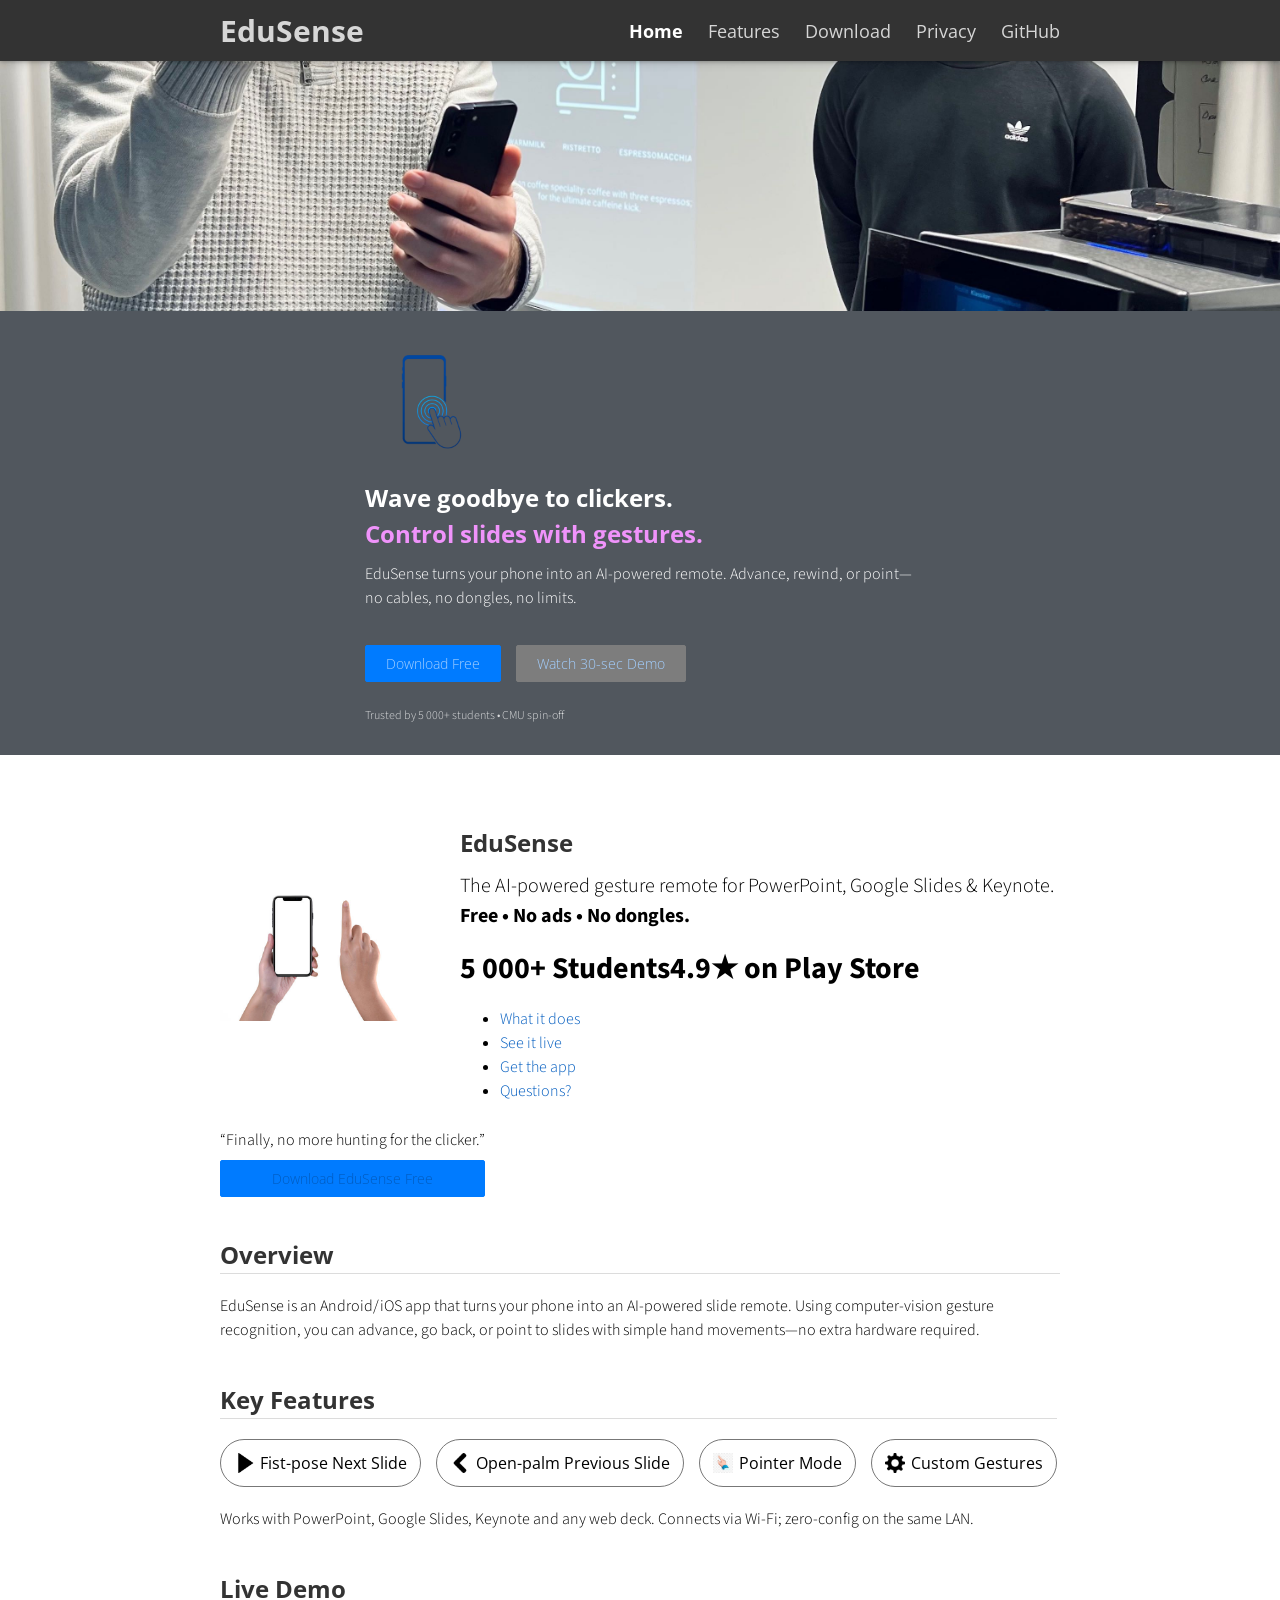
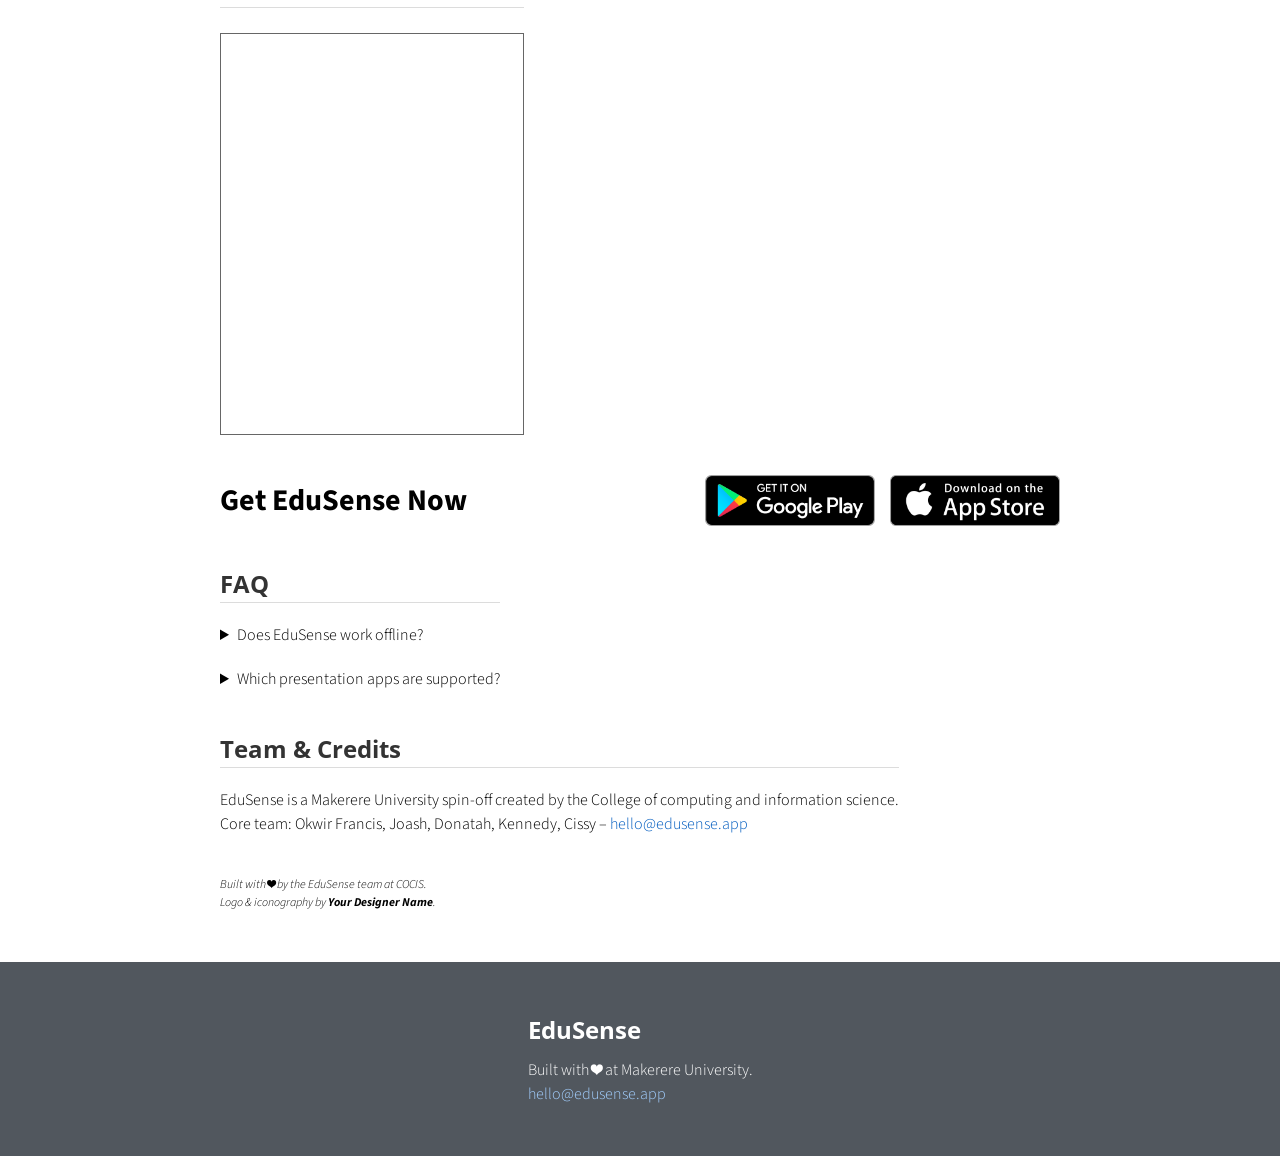
==== commit 8b77d01c: "Initial EduSense site" ====
--- a/index.html
+++ b/index.html
@@ -71,7 +71,7 @@
             <div class="control-group add-top-margin-small">
               <span class="badge-text">5 000+ Students</span>
               <span class="badge-text">4.9★ on Play Store</span>
-              <span class="badge-text">CMU Spin-off</span>
+              <!-- <span class="badge-text">CMU Spin-off</span> -->
             </div>
             <ul style="margin-top:1rem;">
               <li><a href="#features">What it does</a></li>
--- a/css/frame.css
+++ b/css/frame.css
@@ -297,7 +297,7 @@
   font-weight: 300;
   line-height: 1.5;
   overflow-x: auto;
-  background-color: #4d7bac;
+  background-color: #51575e;
   display: flex;
 }
 
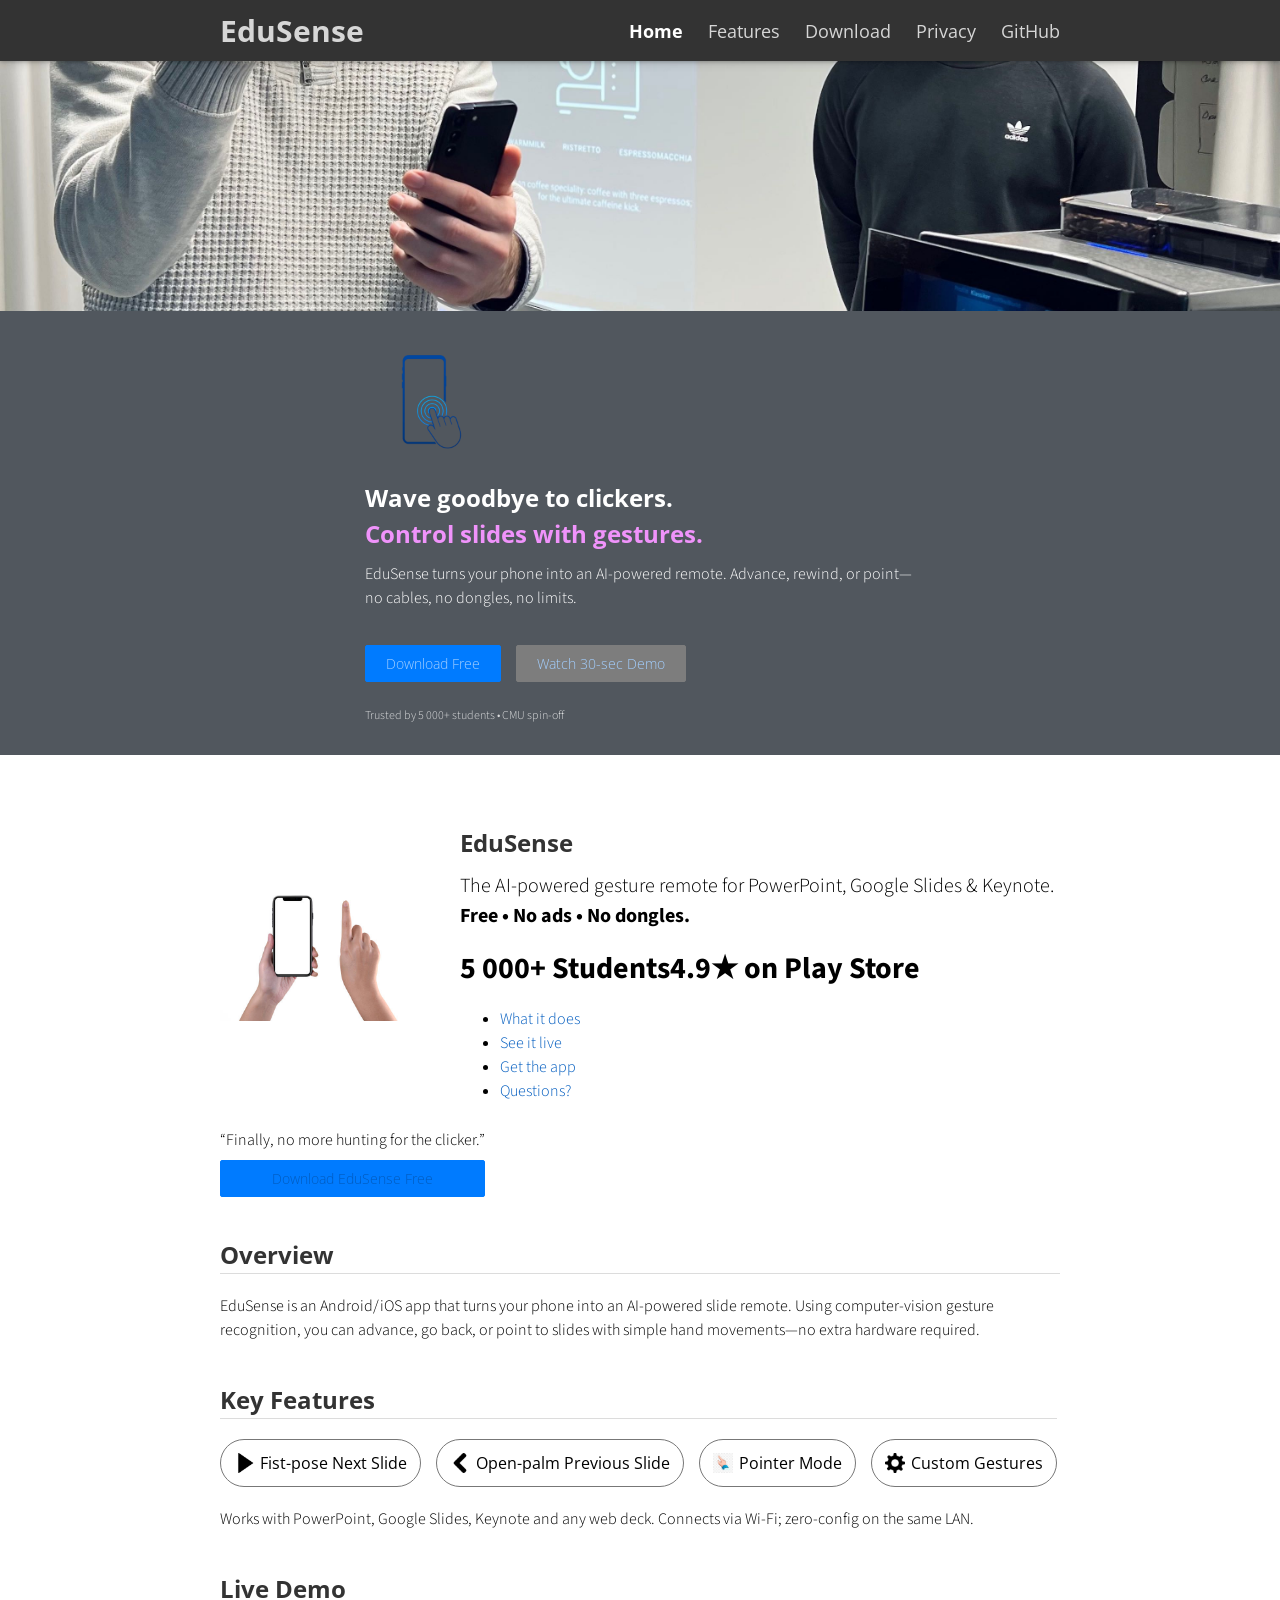
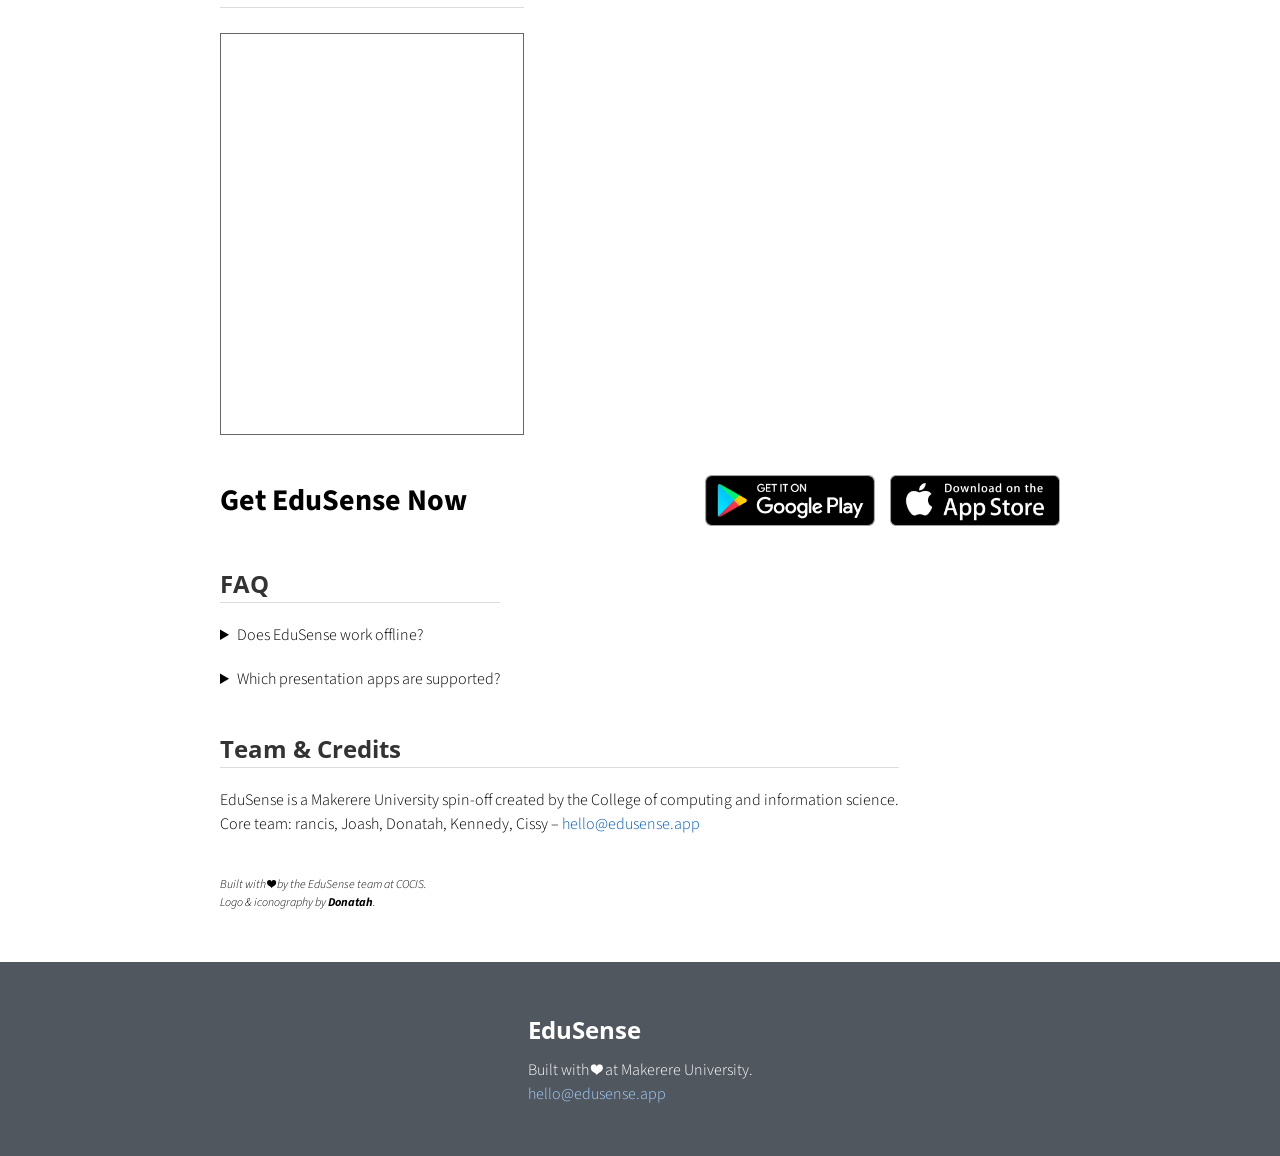
==== commit 507484e5: "Initial EduSense site" ====
--- a/index.html
+++ b/index.html
@@ -177,11 +177,11 @@
             <hr>
             <p class="text">
               EduSense is a Makerere University spin-off created by the College of computing and information science.<br>
-              Core team: Okwir Francis, Joash, Donatah, Kennedy, Cissy – <a href="mailto:hello@edusense.app">hello@edusense.app</a>
+              Core team: rancis, Joash, Donatah, Kennedy, Cissy – <a href="mailto:hello@edusense.app">hello@edusense.app</a>
             </p>
             <p class="text text-small text-italic add-top-margin-large">
               Built with ❤️ by the EduSense team at COCIS.<br>
-              Logo & iconography by <span class="highlight-text">Your Designer Name</span>.
+              Logo & iconography by <span class="highlight-text">Donatah</span>.
             </p>
           </div>
         </div>
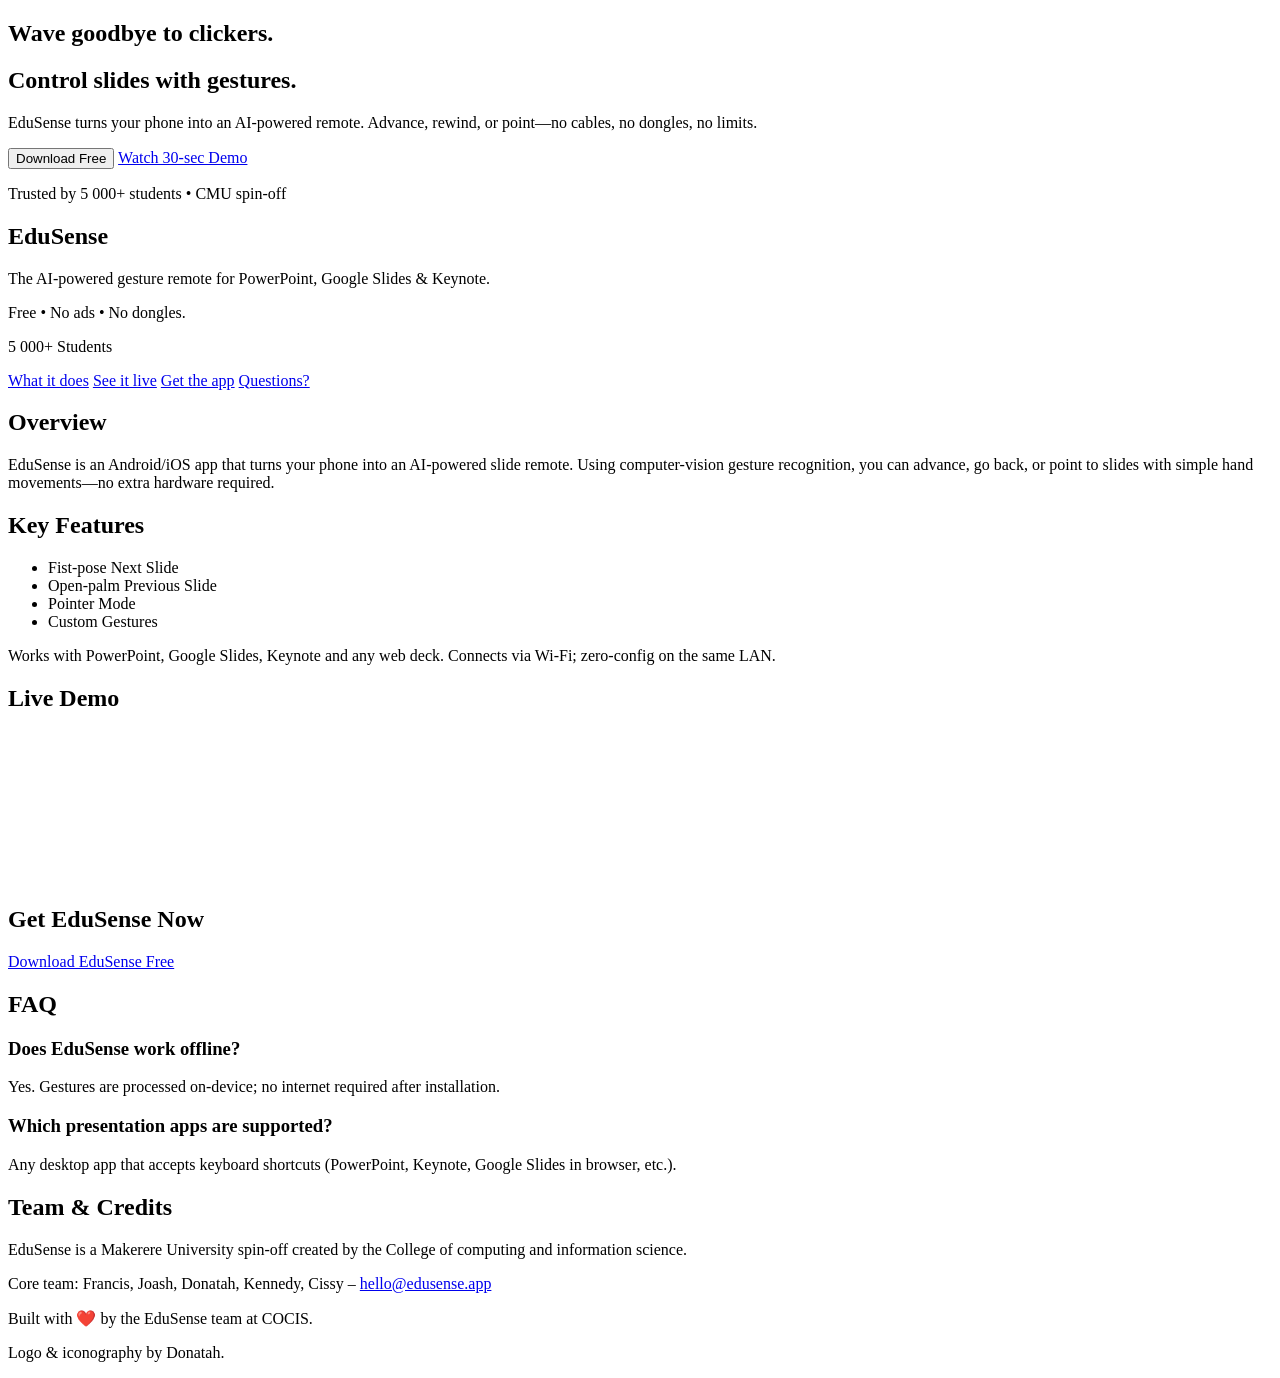
==== commit 433f0f96: "Added youtube link for demo" ====
--- a/index.html
+++ b/index.html
@@ -1,197 +1,95 @@
-<!doctype html>
+<!DOCTYPE html>
 <html lang="en">
+<head>
+  <meta charset="UTF-8">
+  <meta name="viewport" content="width=device-width, initial-scale=1.0">
+  <title>EduSense</title>
+</head>
+<body>
+  <header>
+    <nav>
+      <!-- Menu content from menu.html would be included here -->
+    </nav>
+  </header>
 
-<head>
-  <title>EduSense – Gesture Control for Slides</title>
-  <meta charset="utf-8" name="viewport" content="width=device-width, initial-scale=1">
-  <link href="https://use.fontawesome.com/releases/v5.2.0/css/all.css" media="screen" rel="stylesheet" type="text/css" />
-  <link href="css/frame.css" media="screen" rel="stylesheet" type="text/css" />
-  <link href="css/controls.css" media="screen" rel="stylesheet" type="text/css" />
-  <link href="css/custom.css" media="screen" rel="stylesheet" type="text/css" />
-  <link href='https://fonts.googleapis.com/css?family=Open+Sans:400,700' rel='stylesheet' type='text/css'>
-  <link href='https://fonts.googleapis.com/css?family=Open+Sans+Condensed:300,700' rel='stylesheet' type='text/css'>
-  <link href="https://fonts.googleapis.com/css?family=Source+Sans+Pro:400,700" rel="stylesheet">
-  <script src="https://ajax.googleapis.com/ajax/libs/jquery/3.3.1/jquery.min.js"></script>
-  <script src="js/menu.js"></script>
-  <script src="js/footer.js"></script>
-  <style>
-    .menu-index{color:#fff !important;opacity:1 !important;font-weight:700 !important;}
-    @keyframes gradientShift{0%{background-position:0% 50%}50%{background-position:100% 50%}100%{background-position:0% 50%}}
-  </style>
-</head>
+  <main>
+    <section>
+      <div>
+        <h1>Wave goodbye to clickers.</h1>
+        <h2>Control slides with gestures.</h2>
+        <p>EduSense turns your phone into an AI-powered remote. Advance, rewind, or point—no cables, no dongles, no limits.</p>
+        <button>Download Free</button>
+        <a href="https://youtu.be/NqOs-AQkacI?si=hpzzKALl1OEmbvy7">Watch 30-sec Demo</a>
+        <p>Trusted by 5 000+ students • CMU spin-off</p>
+      </div>
+    </section>
 
-<body>
-  <div class="menu-container"></div>
-  <div class="content-container">
+    <section>
+      <div>
+        <h2>EduSense</h2>
+        <p>The AI-powered gesture remote for PowerPoint, Google Slides & Keynote.</p>
+        <p>Free • No ads • No dongles.</p>
+        <p>5 000+ Students</p>
+        <!-- Removed Play Store rating since app is not on Play Store -->
+        <nav>
+          <a href="#overview">What it does</a>
+          <a href="#demo">See it live</a>
+          <a href="#download">Get the app</a>
+          <a href="#faq">Questions?</a>
+        </nav>
+      </div>
+    </section>
 
-    <!--Start Header-->
-    <div class="banner"
-    
-         style="background:url('img/edusense.jpg') center/cover no-repeat;
-            height:250px;">
-    </div>
-    <div class="banner">
-      <div class="banner-table flex-column">
-        <div class="flex-row">
-          <div class="flex-item flex-column">
-            <img src="img/edusense-logo-white.png" alt="EduSense" width="120" style="margin:.5rem 0 1rem;">
-            <h2 class="add-top-margin-small">
-              Wave goodbye to clickers.<br>
-              <span style="color:#f093fb;">Control slides with gestures.</span>
-            </h2>
-            <p class="text" style="max-width:550px;">
-              EduSense turns your phone into an AI-powered remote. Advance, rewind, or point—no cables, no dongles, no limits.
-            </p>
-            <div class="control-group add-top-margin">
-              <a class="custom-button custom-button-primary pulse-primary" href="#download">Download Free</a>
-              <a class="custom-button" href="#demo">Watch 30-sec Demo</a>
-            </div>
-            <p class="text text-small add-top-margin" style="opacity:.8;">
-              Trusted by 5 000+ students &bull; CMU spin-off
-            </p>
-          </div>
-        </div>
+    <section id="overview">
+      <h2>Overview</h2>
+      <p>EduSense is an Android/iOS app that turns your phone into an AI-powered slide remote. Using computer-vision gesture recognition, you can advance, go back, or point to slides with simple hand movements—no extra hardware required.</p>
+    </section>
+
+    <section id="features">
+      <h2>Key Features</h2>
+      <ul>
+        <li>Fist-pose Next Slide</li>
+        <li>Open-palm Previous Slide</li>
+        <li>Pointer Mode</li>
+        <li>Custom Gestures</li>
+      </ul>
+      <p>Works with PowerPoint, Google Slides, Keynote and any web deck. Connects via Wi-Fi; zero-config on the same LAN.</p>
+    </section>
+
+    <section id="demo">
+      <h2>Live Demo</h2>
+      <iframe src="https://www.youtube.com/embed/NqOs-AQkacI" frameborder="0" allowfullscreen></iframe>
+    </section>
+
+    <section id="download">
+      <h2>Get EduSense Now</h2>
+      <div>
+        <a href="#">Download EduSense Free</a>
+        <!-- Removed Google Play Store button -->
       </div>
-    </div>
-    <!--End Header-->
+    </section>
 
-    <!--Start Intro-->
-    <div class="content">
-      <div class="content-table flex-column">
-        <div class="flex-row">
-          <div class="flex-item flex-column">
-            <img class="image" src="img/edusense-mockup-phone.png" alt="EduSense in action" style="max-width:200px;margin:0 auto;">
-          </div>
-          <div class="flex-item flex-column">
-            <h2>EduSense</h2>
-            <p class="text text-large">
-              The AI-powered gesture remote for PowerPoint, Google Slides & Keynote.<br>
-              <strong>Free • No ads • No dongles.</strong>
-            </p>
-            <div class="control-group add-top-margin-small">
-              <span class="badge-text">5 000+ Students</span>
-              <span class="badge-text">4.9★ on Play Store</span>
-              <!-- <span class="badge-text">CMU Spin-off</span> -->
-            </div>
-            <ul style="margin-top:1rem;">
-              <li><a href="#features">What it does</a></li>
-              <li><a href="#demo">See it live</a></li>
-              <li><a href="#download">Get the app</a></li>
-              <li><a href="#faq">Questions?</a></li>
-            </ul>
-          </div>
-        </div>
-        <div class="flex-row">
-          <div class="flex-item flex-column">
-            <p class="text text-center add-top-margin">
-              “Finally, no more hunting for the clicker.”<br>
-              <a class="custom-button custom-button-primary stretch-on-mobile" href="#download" style="margin-top:0.5rem;">
-                Download EduSense Free
-              </a>
-            </p>
-          </div>
-        </div>
-        <!--End Intro-->
+    <section id="faq">
+      <h2>FAQ</h2>
+      <div>
+        <h3>Does EduSense work offline?</h3>
+        <p>Yes. Gestures are processed on-device; no internet required after installation.</p>
+        <h3>Which presentation apps are supported?</h3>
+        <p>Any desktop app that accepts keyboard shortcuts (PowerPoint, Keynote, Google Slides in browser, etc.).</p>
+      </div>
+    </section>
 
-        <!--Start Overview-->
-        <div class="flex-row">
-          <div class="flex-item flex-column">
-            <h2 id="overview">Overview</h2>
-            <hr>
-            <p class="text">
-              EduSense is an Android/iOS app that turns your phone into an AI-powered slide remote. Using computer-vision
-              gesture recognition, you can advance, go back, or point to slides with simple hand movements—no extra hardware
-              required.
-            </p>
-          </div>
-        </div>
-        <!--End Overview-->
+    <section id="team">
+      <h2>Team & Credits</h2>
+      <p>EduSense is a Makerere University spin-off created by the College of computing and information science.</p>
+      <p>Core team: Francis, Joash, Donatah, Kennedy, Cissy – <a href="mailto:hello@edusense.app">hello@edusense.app</a></p>
+      <p>Built with ❤️ by the EduSense team at COCIS.</p>
+      <p>Logo & iconography by Donatah.</p>
+    </section>
+  </main>
 
-        <!--Start Features-->
-        <div class="flex-row">
-          <div class="flex-item flex-column">
-            <h2 id="features">Key Features</h2>
-            <hr>
-            <div class="control-group">
-              <button class="custom-button-flat"><img src="img/play.png"><span>Fist-pose Next Slide</span></button>
-              <button class="custom-button-flat"><img src="img/back.png"><span>Open-palm Previous Slide</span></button>
-              <button class="custom-button-flat"><img src="img/hand-pointer.png"><span>Pointer Mode</span></button>
-              <button class="custom-button-flat"><img src="img/setting.png"><span>Custom Gestures</span></button>
-            </div>
-            <p class="text">
-              Works with PowerPoint, Google Slides, Keynote and any web deck. Connects via Wi-Fi; zero-config on the same LAN.
-            </p>
-          </div>
-        </div>
-        <!--End Features-->
-
-        <!--Start Demo-->
-        <div class="flex-row">
-          <div class="flex-item flex-column">
-            <h2 id="demo">Live Demo</h2>
-            <hr>
-            <iframe class="iframe-in-body" src="https://www.youtube.com/embed/XXXXXXXXX" allowfullscreen></iframe>
-          </div>
-        </div>
-        <!--End Demo-->
-
-        <!--Start Download-->
-        <div class="flex-row-space-between add-top-margin">
-          <div class="flex-item flex-column">
-            <p class="text badge-text">Get EduSense Now</p>
-          </div>
-          <div class="flex-item flex-column">
-            <div class="control-group">
-              <a class="custom-image-button" href="https://play.google.com/store/apps/details?id=com.edusense.app" target="_blank">
-                <img src="img/google-play-badge.png" width="170">
-              </a>
-              <a class="custom-image-button" href="https://apps.apple.com/us/app/edusense/idXXXXXXXXX" target="_blank">
-                <img src="img/app-store-badge.png" width="170">
-              </a>
-            </div>
-          </div>
-        </div>
-        <!--End Download-->
-
-        <!--Start FAQ-->
-        <div class="flex-row">
-          <div class="flex-item flex-column">
-            <h2 id="faq">FAQ</h2>
-            <hr>
-            <details class="text">
-              <summary>Does EduSense work offline?</summary>
-              <p>Yes. Gestures are processed on-device; no internet required after installation.</p>
-            </details>
-            <details class="text">
-              <summary>Which presentation apps are supported?</summary>
-              <p>Any desktop app that accepts keyboard shortcuts (PowerPoint, Keynote, Google Slides in browser, etc.).</p>
-            </details>
-          </div>
-        </div>
-        <!--End FAQ-->
-
-        <!--Start Team-->
-        <div class="flex-row">
-          <div class="flex-item flex-column">
-            <h2 id="team">Team & Credits</h2>
-            <hr>
-            <p class="text">
-              EduSense is a Makerere University spin-off created by the College of computing and information science.<br>
-              Core team: rancis, Joash, Donatah, Kennedy, Cissy – <a href="mailto:hello@edusense.app">hello@edusense.app</a>
-            </p>
-            <p class="text text-small text-italic add-top-margin-large">
-              Built with ❤️ by the EduSense team at COCIS.<br>
-              Logo & iconography by <span class="highlight-text">Donatah</span>.
-            </p>
-          </div>
-        </div>
-        <!--End Team-->
-
-      </div>
-    </div>
-
-    <div class="footer-container"></div>
-  </div>
+  <footer>
+    <!-- Footer content from footer.html would be included here -->
+  </footer>
 </body>
-
 </html>
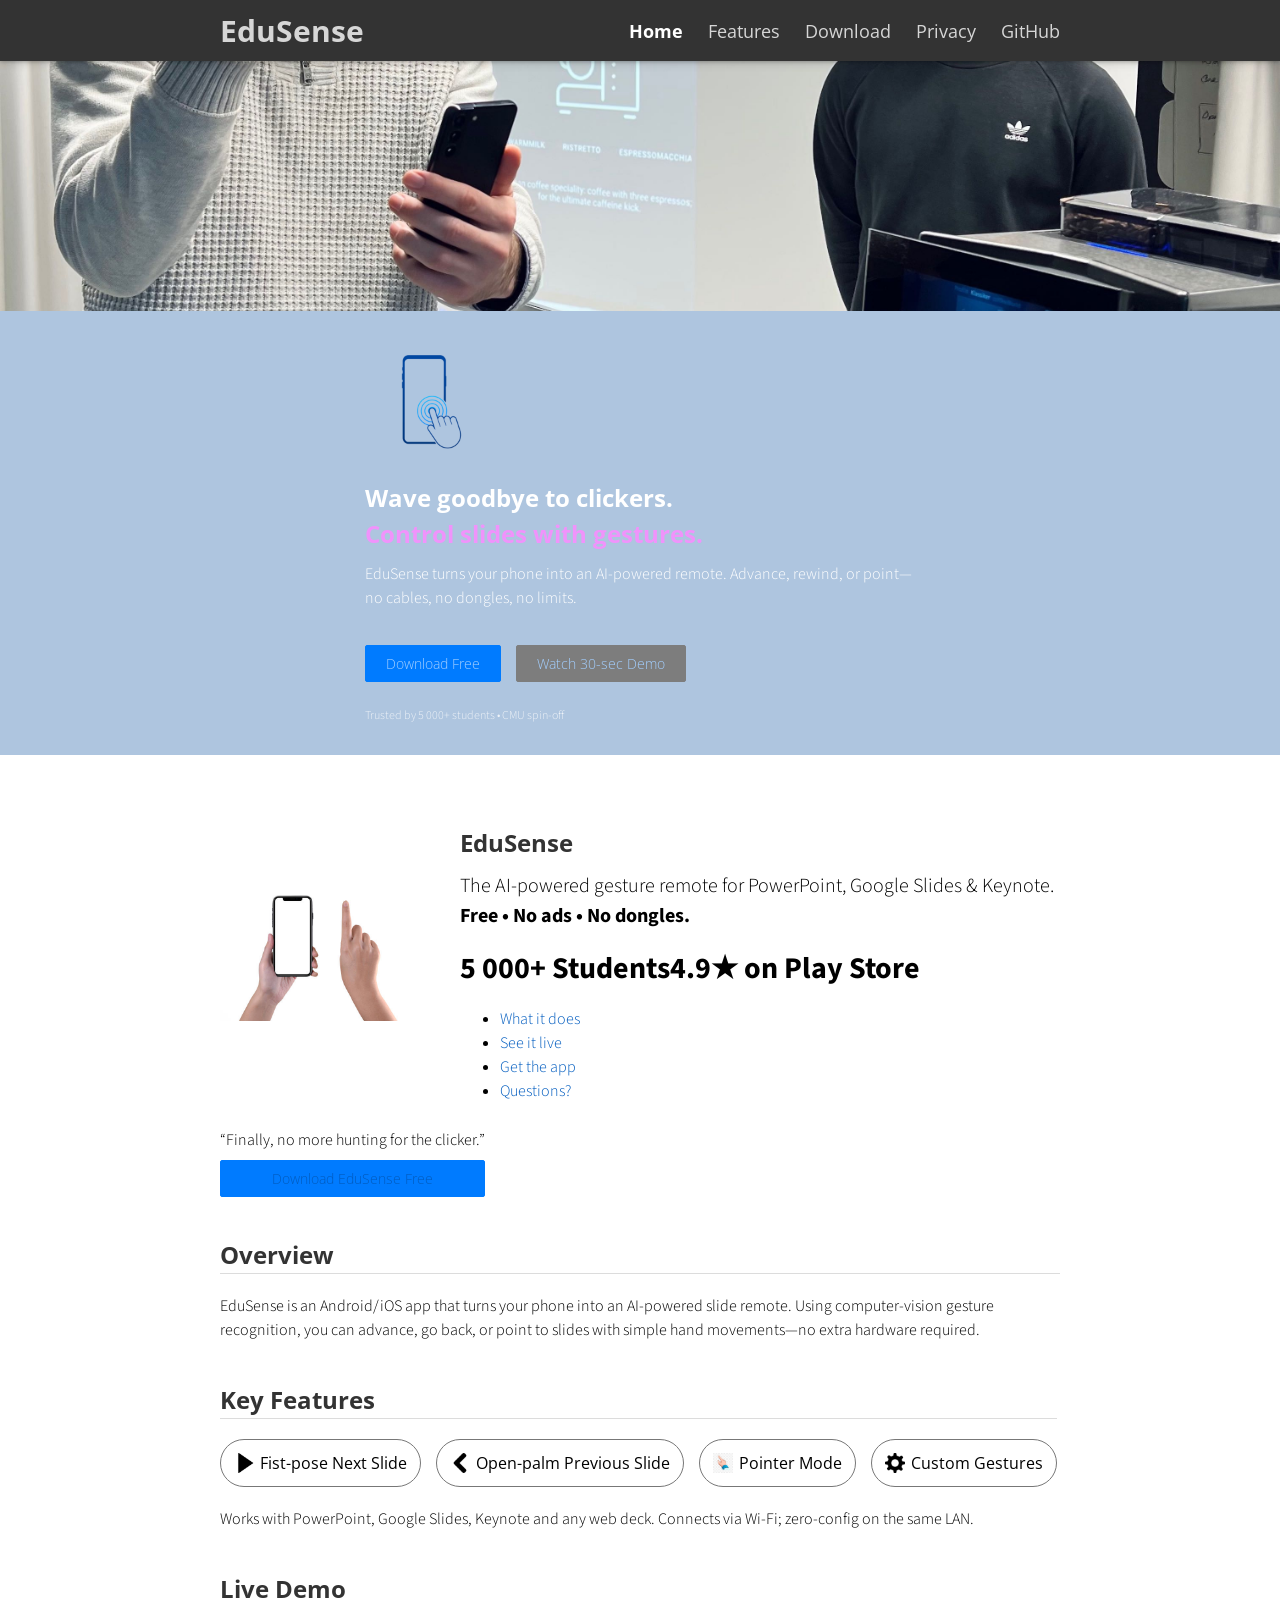
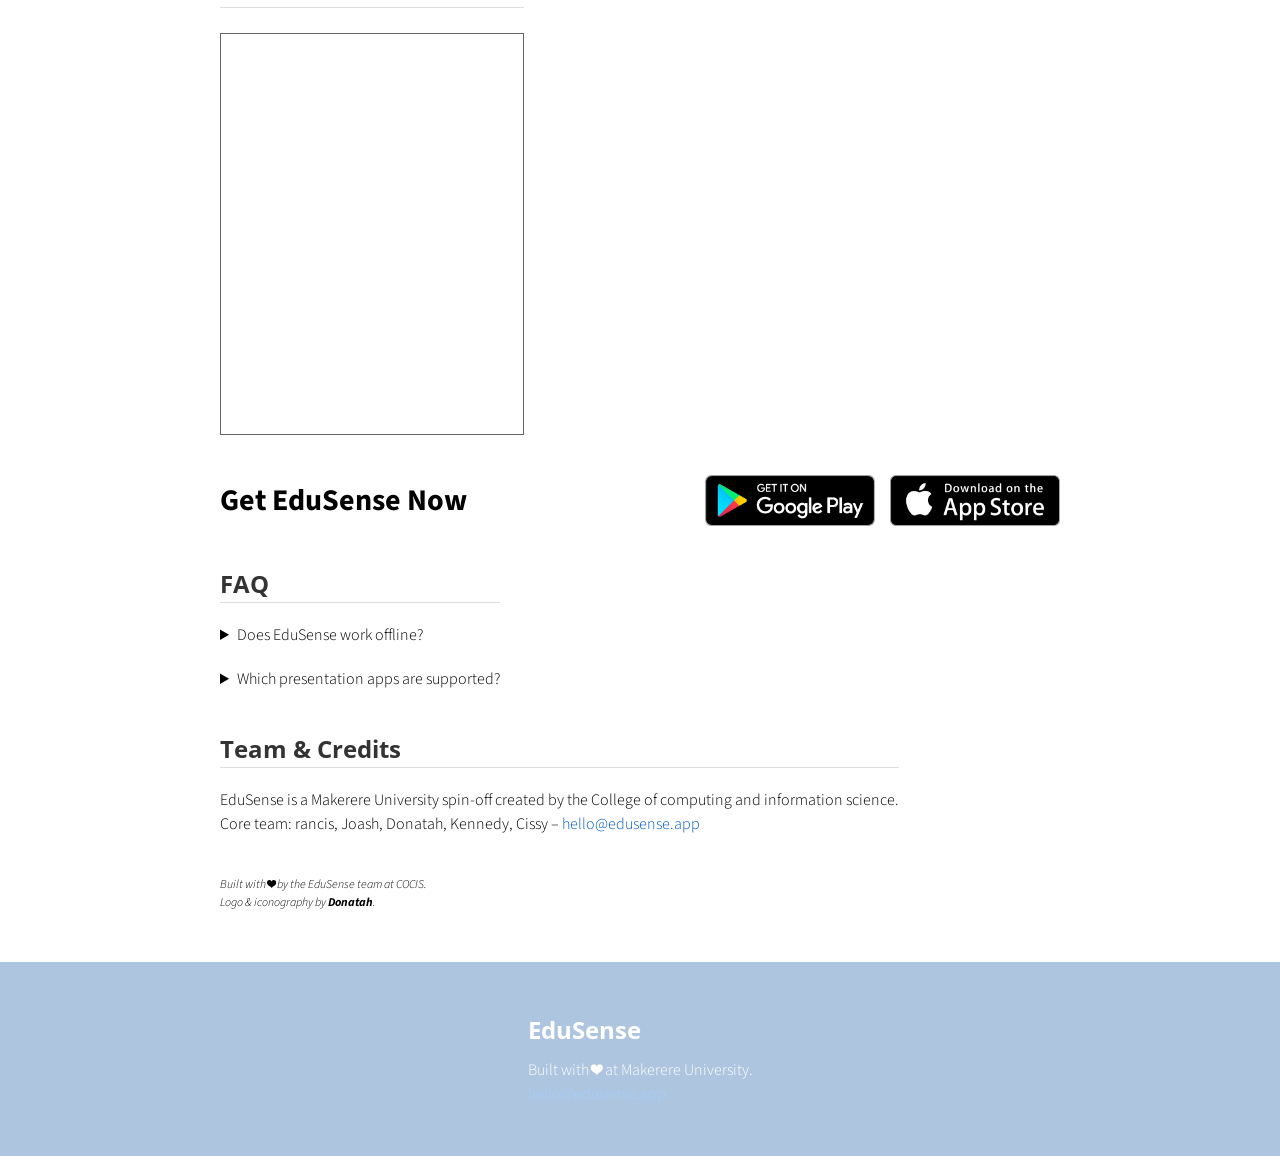
==== commit e81b4985: "Added youtube link for demo" ====
--- a/index.html
+++ b/index.html
@@ -1,95 +1,197 @@
-<!DOCTYPE html>
+<!doctype html>
 <html lang="en">
+
 <head>
-  <meta charset="UTF-8">
-  <meta name="viewport" content="width=device-width, initial-scale=1.0">
-  <title>EduSense</title>
+  <title>EduSense – Gesture Control for Slides</title>
+  <meta charset="utf-8" name="viewport" content="width=device-width, initial-scale=1">
+  <link href="https://use.fontawesome.com/releases/v5.2.0/css/all.css" media="screen" rel="stylesheet" type="text/css" />
+  <link href="css/frame.css" media="screen" rel="stylesheet" type="text/css" />
+  <link href="css/controls.css" media="screen" rel="stylesheet" type="text/css" />
+  <link href="css/custom.css" media="screen" rel="stylesheet" type="text/css" />
+  <link href='https://fonts.googleapis.com/css?family=Open+Sans:400,700' rel='stylesheet' type='text/css'>
+  <link href='https://fonts.googleapis.com/css?family=Open+Sans+Condensed:300,700' rel='stylesheet' type='text/css'>
+  <link href="https://fonts.googleapis.com/css?family=Source+Sans+Pro:400,700" rel="stylesheet">
+  <script src="https://ajax.googleapis.com/ajax/libs/jquery/3.3.1/jquery.min.js"></script>
+  <script src="js/menu.js"></script>
+  <script src="js/footer.js"></script>
+  <style>
+    .menu-index{color:#fff !important;opacity:1 !important;font-weight:700 !important;}
+    @keyframes gradientShift{0%{background-position:0% 50%}50%{background-position:100% 50%}100%{background-position:0% 50%}}
+  </style>
 </head>
+
 <body>
-  <header>
-    <nav>
-      <!-- Menu content from menu.html would be included here -->
-    </nav>
-  </header>
+  <div class="menu-container"></div>
+  <div class="content-container">
 
-  <main>
-    <section>
-      <div>
-        <h1>Wave goodbye to clickers.</h1>
-        <h2>Control slides with gestures.</h2>
-        <p>EduSense turns your phone into an AI-powered remote. Advance, rewind, or point—no cables, no dongles, no limits.</p>
-        <button>Download Free</button>
-        <a href="https://youtu.be/NqOs-AQkacI?si=hpzzKALl1OEmbvy7">Watch 30-sec Demo</a>
-        <p>Trusted by 5 000+ students • CMU spin-off</p>
+    <!--Start Header-->
+    <div class="banner"
+    
+         style="background:url('img/edusense.jpg') center/cover no-repeat;
+            height:250px;">
+    </div>
+    <div class="banner">
+      <div class="banner-table flex-column">
+        <div class="flex-row">
+          <div class="flex-item flex-column">
+            <img src="img/edusense-logo-white.png" alt="EduSense" width="120" style="margin:.5rem 0 1rem;">
+            <h2 class="add-top-margin-small">
+              Wave goodbye to clickers.<br>
+              <span style="color:#f093fb;">Control slides with gestures.</span>
+            </h2>
+            <p class="text" style="max-width:550px;">
+              EduSense turns your phone into an AI-powered remote. Advance, rewind, or point—no cables, no dongles, no limits.
+            </p>
+            <div class="control-group add-top-margin">
+              <a class="custom-button custom-button-primary pulse-primary" href="#download">Download Free</a>
+              <a class="custom-button" href="#demo">Watch 30-sec Demo</a>
+            </div>
+            <p class="text text-small add-top-margin" style="opacity:.8;">
+              Trusted by 5 000+ students &bull; CMU spin-off
+            </p>
+          </div>
+        </div>
       </div>
-    </section>
+    </div>
+    <!--End Header-->
 
-    <section>
-      <div>
-        <h2>EduSense</h2>
-        <p>The AI-powered gesture remote for PowerPoint, Google Slides & Keynote.</p>
-        <p>Free • No ads • No dongles.</p>
-        <p>5 000+ Students</p>
-        <!-- Removed Play Store rating since app is not on Play Store -->
-        <nav>
-          <a href="#overview">What it does</a>
-          <a href="#demo">See it live</a>
-          <a href="#download">Get the app</a>
-          <a href="#faq">Questions?</a>
-        </nav>
+    <!--Start Intro-->
+    <div class="content">
+      <div class="content-table flex-column">
+        <div class="flex-row">
+          <div class="flex-item flex-column">
+            <img class="image" src="img/edusense-mockup-phone.png" alt="EduSense in action" style="max-width:200px;margin:0 auto;">
+          </div>
+          <div class="flex-item flex-column">
+            <h2>EduSense</h2>
+            <p class="text text-large">
+              The AI-powered gesture remote for PowerPoint, Google Slides & Keynote.<br>
+              <strong>Free • No ads • No dongles.</strong>
+            </p>
+            <div class="control-group add-top-margin-small">
+              <span class="badge-text">5 000+ Students</span>
+              <span class="badge-text">4.9★ on Play Store</span>
+              <!-- <span class="badge-text">CMU Spin-off</span> -->
+            </div>
+            <ul style="margin-top:1rem;">
+              <li><a href="#features">What it does</a></li>
+              <li><a href="#demo">See it live</a></li>
+              <li><a href="#download">Get the app</a></li>
+              <li><a href="#faq">Questions?</a></li>
+            </ul>
+          </div>
+        </div>
+        <div class="flex-row">
+          <div class="flex-item flex-column">
+            <p class="text text-center add-top-margin">
+              “Finally, no more hunting for the clicker.”<br>
+              <a class="custom-button custom-button-primary stretch-on-mobile" href="#download" style="margin-top:0.5rem;">
+                Download EduSense Free
+              </a>
+            </p>
+          </div>
+        </div>
+        <!--End Intro-->
+
+        <!--Start Overview-->
+        <div class="flex-row">
+          <div class="flex-item flex-column">
+            <h2 id="overview">Overview</h2>
+            <hr>
+            <p class="text">
+              EduSense is an Android/iOS app that turns your phone into an AI-powered slide remote. Using computer-vision
+              gesture recognition, you can advance, go back, or point to slides with simple hand movements—no extra hardware
+              required.
+            </p>
+          </div>
+        </div>
+        <!--End Overview-->
+
+        <!--Start Features-->
+        <div class="flex-row">
+          <div class="flex-item flex-column">
+            <h2 id="features">Key Features</h2>
+            <hr>
+            <div class="control-group">
+              <button class="custom-button-flat"><img src="img/play.png"><span>Fist-pose Next Slide</span></button>
+              <button class="custom-button-flat"><img src="img/back.png"><span>Open-palm Previous Slide</span></button>
+              <button class="custom-button-flat"><img src="img/hand-pointer.png"><span>Pointer Mode</span></button>
+              <button class="custom-button-flat"><img src="img/setting.png"><span>Custom Gestures</span></button>
+            </div>
+            <p class="text">
+              Works with PowerPoint, Google Slides, Keynote and any web deck. Connects via Wi-Fi; zero-config on the same LAN.
+            </p>
+          </div>
+        </div>
+        <!--End Features-->
+
+        <!--Start Demo-->
+        <div class="flex-row">
+          <div class="flex-item flex-column">
+            <h2 id="demo">Live Demo</h2>
+            <hr>
+            <iframe class="iframe-in-body" src="https://youtu.be/NqOs-AQkacI?si=hpzzKALl1OEmbvy7" allowfullscreen></iframe>
+          </div>
+        </div>
+        <!--End Demo-->
+
+        <!--Start Download-->
+        <div class="flex-row-space-between add-top-margin">
+          <div class="flex-item flex-column">
+            <p class="text badge-text">Get EduSense Now</p>
+          </div>
+          <div class="flex-item flex-column">
+            <div class="control-group">
+              <a class="custom-image-button" href="https://play.google.com/store/apps/details?id=com.edusense.app" target="_blank">
+                <img src="img/google-play-badge.png" width="170">
+              </a>
+              <a class="custom-image-button" href="https://apps.apple.com/us/app/edusense/idXXXXXXXXX" target="_blank">
+                <img src="img/app-store-badge.png" width="170">
+              </a>
+            </div>
+          </div>
+        </div>
+        <!--End Download-->
+
+        <!--Start FAQ-->
+        <div class="flex-row">
+          <div class="flex-item flex-column">
+            <h2 id="faq">FAQ</h2>
+            <hr>
+            <details class="text">
+              <summary>Does EduSense work offline?</summary>
+              <p>Yes. Gestures are processed on-device; no internet required after installation.</p>
+            </details>
+            <details class="text">
+              <summary>Which presentation apps are supported?</summary>
+              <p>Any desktop app that accepts keyboard shortcuts (PowerPoint, Keynote, Google Slides in browser, etc.).</p>
+            </details>
+          </div>
+        </div>
+        <!--End FAQ-->
+
+        <!--Start Team-->
+        <div class="flex-row">
+          <div class="flex-item flex-column">
+            <h2 id="team">Team & Credits</h2>
+            <hr>
+            <p class="text">
+              EduSense is a Makerere University spin-off created by the College of computing and information science.<br>
+              Core team: rancis, Joash, Donatah, Kennedy, Cissy – <a href="mailto:hello@edusense.app">hello@edusense.app</a>
+            </p>
+            <p class="text text-small text-italic add-top-margin-large">
+              Built with ❤️ by the EduSense team at COCIS.<br>
+              Logo & iconography by <span class="highlight-text">Donatah</span>.
+            </p>
+          </div>
+        </div>
+        <!--End Team-->
+
       </div>
-    </section>
+    </div>
 
-    <section id="overview">
-      <h2>Overview</h2>
-      <p>EduSense is an Android/iOS app that turns your phone into an AI-powered slide remote. Using computer-vision gesture recognition, you can advance, go back, or point to slides with simple hand movements—no extra hardware required.</p>
-    </section>
+    <div class="footer-container"></div>
+  </div>
+</body>
 
-    <section id="features">
-      <h2>Key Features</h2>
-      <ul>
-        <li>Fist-pose Next Slide</li>
-        <li>Open-palm Previous Slide</li>
-        <li>Pointer Mode</li>
-        <li>Custom Gestures</li>
-      </ul>
-      <p>Works with PowerPoint, Google Slides, Keynote and any web deck. Connects via Wi-Fi; zero-config on the same LAN.</p>
-    </section>
-
-    <section id="demo">
-      <h2>Live Demo</h2>
-      <iframe src="https://www.youtube.com/embed/NqOs-AQkacI" frameborder="0" allowfullscreen></iframe>
-    </section>
-
-    <section id="download">
-      <h2>Get EduSense Now</h2>
-      <div>
-        <a href="#">Download EduSense Free</a>
-        <!-- Removed Google Play Store button -->
-      </div>
-    </section>
-
-    <section id="faq">
-      <h2>FAQ</h2>
-      <div>
-        <h3>Does EduSense work offline?</h3>
-        <p>Yes. Gestures are processed on-device; no internet required after installation.</p>
-        <h3>Which presentation apps are supported?</h3>
-        <p>Any desktop app that accepts keyboard shortcuts (PowerPoint, Keynote, Google Slides in browser, etc.).</p>
-      </div>
-    </section>
-
-    <section id="team">
-      <h2>Team & Credits</h2>
-      <p>EduSense is a Makerere University spin-off created by the College of computing and information science.</p>
-      <p>Core team: Francis, Joash, Donatah, Kennedy, Cissy – <a href="mailto:hello@edusense.app">hello@edusense.app</a></p>
-      <p>Built with ❤️ by the EduSense team at COCIS.</p>
-      <p>Logo & iconography by Donatah.</p>
-    </section>
-  </main>
-
-  <footer>
-    <!-- Footer content from footer.html would be included here -->
-  </footer>
-</body>
 </html>
--- a/css/frame.css
+++ b/css/frame.css
@@ -0,0 +1,1580 @@
+/*************************************************************************
+ * GitHub: https://github.com/yenchiah/project-website-template
+ * Version: v3.44
+ * This CSS file is for the website frame
+ * If you want to keep this template updated, avoid modifying this file
+ * Instead, add your own CSS in the custom.css file
+ *************************************************************************/
+
+html,
+body {
+  margin: 0;
+  padding: 0;
+  background-color: white;
+  font-family: 'Open Sans', Helvetica, Arial, sans-serif;
+  left: 0;
+  right: 0;
+  width: auto;
+}
+
+/* This is a hack for FireFox that the <b> tag does not work */
+strong,
+b {
+  font-weight: bold;
+}
+
+a {
+  outline: none;
+  cursor: pointer;
+}
+
+img {
+  -webkit-touch-callout: none;
+  -webkit-user-select: none;
+  -khtml-user-select: none;
+  -moz-user-select: none;
+  -ms-user-select: none;
+  user-select: none;
+}
+
+video {
+  -webkit-touch-callout: none;
+  -webkit-user-select: none;
+  -khtml-user-select: none;
+  -moz-user-select: none;
+  -ms-user-select: none;
+  user-select: none;
+}
+
+h1 {
+  font-size: 30px;
+  color: #333333;
+  margin: 30px 0 0 0;
+  padding: 0;
+  font-weight: bold;
+  font-family: 'Open Sans', Helvetica, Arial, sans-serif;
+}
+
+h2 {
+  font-size: 24px;
+  color: #333333;
+  margin: 30px 0 0 0;
+  padding: 0;
+  font-weight: bold;
+  font-family: 'Open Sans', Helvetica, Arial, sans-serif;
+}
+
+h3 {
+  font-size: 18px;
+  color: #333333;
+  margin: 10px 0 0 0;
+  padding: 0;
+  font-weight: bold;
+  font-family: 'Open Sans', Helvetica, Arial, sans-serif;
+}
+
+ul,
+ol {
+  margin: 10px 0 10px 0;
+}
+
+li ol,
+li ul {
+  margin: 0;
+}
+
+hr {
+  border: 0;
+  height: 1px;
+  background: rgb(220, 220, 220);
+  margin: 0 0 10px 0;
+}
+
+.menu-container {
+  z-index: 2;
+  position: relative;
+  width: 100%;
+  background-color: #333333;
+  min-width: 300px;
+  -webkit-touch-callout: none;
+  -webkit-user-select: none;
+  -khtml-user-select: none;
+  -moz-user-select: none;
+  -ms-user-select: none;
+  user-select: none;
+  box-shadow: 0 0px 4px rgb(0 0 0 / 32%), 0 0px 10px rgb(0 0 0 / 23%);
+}
+
+.menu {
+  position: relative;
+  margin: 0 auto;
+  max-width: 900px;
+}
+
+.menu .menu-table {
+  padding: 0px 10px;
+  width: 100%;
+  margin: 0;
+}
+
+.menu .menu-highlight {
+  color: rgb(255, 255, 255) !important;
+  opacity: 1 !important;
+  font-weight: 700 !important;
+}
+
+.menu .logo {
+  margin-left: 20px;
+}
+
+.menu .logo a {
+  color: rgba(255, 255, 255, 0.8);
+  font-family: 'Open Sans Condensed', Helvetica, Arial, sans-serif;
+  font-size: 30px;
+  text-decoration: none;
+  font-weight: 700;
+  flex: 1 auto;
+  padding: 10px 0;
+}
+
+.menu .logo a:hover {
+  cursor: pointer;
+}
+
+.menu .logo img {
+  margin: 0;
+  padding: 0;
+}
+
+.menu .menu-button {
+  width: 40px;
+  height: 40px;
+  display: none;
+  cursor: pointer;
+  margin-right: 20px;
+}
+
+.menu .menu-button img {
+  width: 30px;
+  height: 30px;
+}
+
+.menu .menu-items {
+  align-self: stretch;
+}
+
+.menu .menu-items>a,
+.menu .menu-items>div {
+  color: rgba(255, 255, 255, 0.8);
+  text-decoration: none;
+  font-weight: 400;
+  font-size: 18px;
+  flex: 1 auto;
+  transition: opacity 0.1s ease-in-out;
+  -moz-transition: opacity 0.1s ease-in-out;
+  -webkit-transition: opacity 0.1s ease-in-out;
+  font-family: 'Open Sans', Helvetica, Arial, sans-serif;
+  white-space: nowrap;
+  display: flex;
+  align-items: center;
+  height: 100%;
+}
+
+.menu .menu-items>a:not(:last-child),
+.menu .menu-items>div:not(:last-child) {
+  margin-right: 25px;
+}
+
+.menu .menu-items>a:hover,
+.menu .menu-items>div:hover {
+  color: rgb(255, 255, 255);
+  opacity: 1;
+  cursor: pointer;
+}
+
+.menu .menu-items .dropdown {
+  overflow: hidden;
+  cursor: pointer;
+}
+
+.menu .menu-items .dropdown .dropbtn {
+  font-family: inherit;
+  text-decoration: inherit;
+  color: inherit;
+  font-weight: inherit;
+  font-size: inherit;
+  transition: inherit;
+  -moz-transition: inherit;
+  -webkit-transition: inherit;
+  white-space: inherit;
+  display: flex;
+  align-items: center;
+  height: 100%;
+}
+
+.menu .menu-items .dropdown i {
+  color: #ffffff;
+  margin-left: 5px;
+}
+
+.menu .menu-items .dropdown .dropdown-content {
+  display: none;
+  position: absolute;
+  background-color: #f9f9f9;
+  min-width: 100px;
+  box-shadow: 0px 8px 16px 0px rgba(0, 0, 0, 0.2);
+  z-index: 1;
+  top: 100%;
+  border-top: 3px solid #848484;
+  border-bottom-left-radius: 2px;
+  border-bottom-right-radius: 2px;
+}
+
+.menu .menu-items .dropdown .dropdown-content a {
+  color: black;
+  padding: 10px 20px;
+  text-decoration: none;
+  display: block;
+  text-align: left;
+  font-size: 16px;
+}
+
+.menu .menu-items .dropdown .dropdown-content a:hover {
+  background-color: #ddd;
+  color: black;
+}
+
+.menu .menu-items .dropdown .dropdown-content a:last-child:hover {
+  border-bottom-left-radius: 2px;
+  border-bottom-right-radius: 2px;
+}
+
+.menu .menu-items .dropdown:hover .dropdown-content {
+  display: block;
+}
+
+.content-container {
+  z-index: 1;
+  position: relative;
+  width: 100%;
+  min-width: 300px;
+}
+
+.content {
+  position: relative;
+  margin: 0 auto;
+  font-size: 16px;
+  font-family: 'Source Sans Pro', Helvetica, Arial, sans-serif;
+  font-weight: 300;
+  line-height: 1.5;
+  max-width: 900px;
+  overflow-x: auto;
+}
+
+.content p a,
+.content ul a,
+.content ol a {
+  text-decoration: none;
+  color: #005cbf;
+}
+
+.content p a:hover,
+.content ul a:hover,
+.content ol a:hover {
+  text-decoration: underline;
+}
+
+.content-table {
+  padding: 40px 10px;
+  width: 100%;
+  margin: 0;
+}
+
+.banner {
+  position: relative;
+  font-size: 16px;
+  font-family: 'Source Sans Pro', Helvetica, Arial, sans-serif;
+  font-weight: 300;
+  line-height: 1.5;
+  overflow-x: auto;
+  background-color: #aec5df;
+  display: flex;
+}
+
+.banner .banner-table {
+  padding: 0;
+  width: 100%;
+  margin: 0 auto;
+  align-self: flex-end;
+}
+
+.banner .banner-table a {
+  color: #a3cfff;
+  text-decoration: none;
+}
+
+.banner .banner-table a:hover {
+  text-decoration: underline;
+}
+
+.banner h1,
+.banner h2,
+.banner h3,
+.banner p,
+.banner span {
+  color: white;
+}
+
+.banner .flex-item {
+  max-width: 900px;
+  margin: 20px auto;
+  padding: 0 30px;
+}
+
+.flex-column {
+  display: flex;
+  flex-direction: column;
+  flex-wrap: wrap;
+  justify-content: flex-start;
+  align-items: stretch;
+  align-content: stretch;
+  box-sizing: border-box;
+}
+
+.flex-row-space-between {
+  display: flex;
+  flex-direction: row;
+  flex-wrap: wrap;
+  justify-content: space-between;
+  align-items: center;
+  align-content: stretch;
+  box-sizing: border-box;
+}
+
+.flex-row {
+  display: flex;
+  flex-direction: row;
+  flex-wrap: wrap;
+  justify-content: flex-start;
+  align-items: center;
+  align-content: stretch;
+  box-sizing: border-box;
+}
+
+.flex-row-center {
+  display: flex;
+  flex-direction: row;
+  flex-wrap: wrap;
+  justify-content: center;
+  align-items: center;
+  align-content: stretch;
+  box-sizing: border-box;
+}
+
+.flex-item-stretch {
+  flex: 1 auto;
+}
+
+.flex-item-stretch-2 {
+  flex: 1 auto;
+}
+
+.flex-item-stretch-3 {
+  flex: 1 auto;
+}
+
+.flex-item-stretch-4 {
+  flex: 1 auto;
+}
+
+.flex-item-stretch-5 {
+  flex: 1 auto;
+}
+
+.flex-item {
+  margin: 0 20px;
+}
+
+.left-align {
+  float: left;
+}
+
+.right-align {
+  float: right;
+}
+
+.full-width {
+  width: 100%;
+}
+
+.badge-text {
+  font-size: 30px;
+  font-weight: 700;
+}
+
+.text {
+  margin: 10px 0 10px 0;
+  padding: 0;
+}
+
+.text-large-margin {
+  margin: 15px 0 15px 0;
+  padding: 0;
+}
+
+.text-small-margin {
+  margin: 5px 0 5px 0;
+  padding: 0;
+}
+
+.text-no-margin {
+  margin: 0;
+  padding: 0;
+}
+
+.scrollable-image-container {
+  overflow: auto;
+  border: 1px solid #666666;
+  display: grid;
+  width: fit-content;
+  margin: 15px 0;
+}
+
+.scrollable-image-container.center {
+  margin-left: auto;
+  margin-right: auto;
+}
+
+.scrollable-image {
+  border-radius: 2px;
+  margin: 0;
+  overflow: auto;
+  -webkit-touch-callout: none;
+  -webkit-user-select: none;
+  -khtml-user-select: none;
+  -moz-user-select: none;
+  -ms-user-select: none;
+  user-select: none;
+  display: flex;
+}
+
+.scrollable-image.center {
+  margin-left: auto;
+  margin-right: auto;
+}
+
+.image {
+  border-radius: 2px;
+  width: 100%;
+  margin: 15px 0;
+  -webkit-touch-callout: none;
+  -webkit-user-select: none;
+  -khtml-user-select: none;
+  -moz-user-select: none;
+  -ms-user-select: none;
+  user-select: none;
+  display: flex;
+}
+
+.image.center {
+  align-self: center;
+}
+
+.image img,
+.image video {
+  width: 100%;
+  height: 100%;
+  box-sizing: border-box;
+  display: table-cell;
+  overflow: hidden;
+  border-radius: 2px;
+}
+
+.adaptive-image {
+  background-position: center;
+  background-repeat: no-repeat;
+  background-size: cover;
+}
+
+.image-wrap-text {
+  float: left;
+  margin: 5px 40px 25px 0;
+}
+
+.image-caption {
+  width: 100%;
+  text-align: center;
+  margin-top: -10px;
+  margin-bottom: 10px;
+}
+
+.max-width-400 {
+  max-width: 400px;
+}
+
+.max-width-140 {
+  max-width: 140px;
+}
+
+ol.publication {
+  display: flex;
+  flex-direction: column-reverse;
+  list-style: none;
+  margin: 7px 0 7px 0;
+  padding: 0;
+  flex-wrap: wrap;
+}
+
+ol.publication li {
+  display: flex;
+  align-items: baseline;
+  margin: 0;
+  padding: 0;
+}
+
+ol.publication li p:before {
+  line-height: 1;
+  margin-right: 5px;
+}
+
+ol.publication.C-list {
+  counter-reset: C-counter;
+}
+
+ol.publication.C-list li p {
+  counter-increment: C-counter;
+}
+
+ol.publication.C-list li p:before {
+  content: "[C" counter(C-counter)"]";
+}
+
+ol.publication.J-list {
+  counter-reset: J-counter;
+}
+
+ol.publication.J-list li p {
+  counter-increment: J-counter;
+}
+
+ol.publication.J-list li p:before {
+  content: "[J" counter(J-counter)"]";
+}
+
+ol.publication.T-list {
+  counter-reset: T-counter;
+}
+
+ol.publication.T-list li p {
+  counter-increment: T-counter;
+}
+
+ol.publication.T-list li p:before {
+  content: "[T" counter(T-counter)"]";
+}
+
+ol.publication.O-list {
+  counter-reset: O-counter;
+}
+
+ol.publication.O-list li p {
+  counter-increment: O-counter;
+}
+
+ol.publication.O-list li p:before {
+  content: "[O" counter(O-counter)"]";
+}
+
+ol.publication.P-list {
+  counter-reset: P-counter;
+}
+
+ol.publication.P-list li p {
+  counter-increment: P-counter;
+}
+
+ol.publication.P-list li p:before {
+  content: "[P" counter(P-counter)"]";
+}
+
+ol.publication.M-list {
+  counter-reset: M-counter;
+}
+
+ol.publication.M-list li p {
+  counter-increment: M-counter;
+}
+
+ol.publication.M-list li p:before {
+  content: "[M" counter(M-counter)"]";
+}
+
+ol.publication.F-list {
+  counter-reset: F-counter;
+}
+
+ol.publication.F-list li p {
+  counter-increment: F-counter;
+}
+
+ol.publication.F-list li p:before {
+  content: "[F" counter(F-counter)"]";
+}
+
+ol.publication.A-list {
+  counter-reset: A-counter;
+}
+
+ol.publication.A-list li p {
+  counter-increment: A-counter;
+}
+
+ol.publication.A-list li p:before {
+  content: "[A" counter(A-counter)"]";
+}
+
+ol.nested {
+  list-style: none;
+  counter-reset: item;
+}
+
+ol.nested>li:before {
+  counter-increment: item;
+  content: counters(item, ".") ". ";
+  padding-right: 0.6em;
+}
+
+.noselect {
+  -webkit-touch-callout: none;
+  -webkit-user-select: none;
+  -khtml-user-select: none;
+  -moz-user-select: none;
+  -ms-user-select: none;
+  user-select: none;
+}
+
+.center-align-content {
+  display: flex;
+  justify-content: center;
+  align-items: center;
+}
+
+.left-align-content {
+  display: flex;
+  justify-content: flex-start;
+  align-items: center;
+}
+
+.text-large {
+  font-size: 20px;
+}
+
+.text-small {
+  font-size: 12px;
+}
+
+.text-italic {
+  font-style: italic;
+}
+
+.text-justify {
+  text-align: justify;
+}
+
+.text-center {
+  text-align: center;
+}
+
+.iframe-container {
+  position: absolute;
+  top: 61px;
+  bottom: 0;
+  left: 0;
+  height: auto;
+  width: 100%;
+  min-width: 300px;
+}
+
+.iframe {
+  border: 0;
+  width: 100%;
+  height: 100%;
+}
+
+.iframe-in-body {
+  width: 100%;
+  height: 400px;
+  border: 1px solid #666666;
+  margin: 15px 0;
+}
+
+.iframe-in-tab {
+  width: 100%;
+  height: 400px;
+  border: 0;
+  margin: 0;
+  padding: 0;
+}
+
+.force-no-scroll {
+  overflow-y: hidden;
+}
+
+.force-scroll {
+  overflow-y: scroll;
+}
+
+.highlight-text {
+  font-weight: bold;
+}
+
+.custom-text-info,
+.custom-text-info p,
+.custom-text-info a {
+  color: #17a2b8;
+}
+
+.custom-text-info a:hover {
+  color: #007082;
+}
+
+.custom-text-primary,
+.custom-text-primary p,
+.custom-text-primary a {
+  color: #007bff;
+}
+
+.custom-text-primary a:hover {
+  color: #005cbf;
+}
+
+.custom-text-danger,
+.custom-text-danger p,
+.custom-text-danger a {
+  color: #dc3545;
+}
+
+.custom-text-danger a:hover {
+  color: #a71120;
+}
+
+.gallery {
+  display: flex;
+  flex-direction: row;
+  flex-wrap: wrap;
+  justify-content: flex-start;
+  align-items: center;
+  align-content: stretch;
+  box-sizing: border-box;
+  width: 100%;
+  padding: 0 5px;
+}
+
+.gallery>a.flex-column,
+.gallery>div.flex-column {
+  color: black;
+  text-decoration: none;
+  padding: 15px;
+  cursor: default;
+}
+
+.gallery>a.flex-column>img,
+.gallery>a.flex-column>video,
+.gallery>div.flex-column>img,
+.gallery>div.flex-column>video {
+  border-radius: 2px;
+  width: 100%;
+  background-image: url(../img/loading.gif);
+  background-repeat: no-repeat;
+  background-size: 30px 30px;
+  background-position: center;
+  min-height: 50px;
+}
+
+.gallery>a.flex-column>div,
+.gallery>div.flex-column>div,
+.gallery>a.flex-column>h3,
+.gallery>div.flex-column>h3 {
+  width: 100%;
+  text-align: center;
+}
+
+.masonry {
+  column-count: 2;
+  column-fill: balance;
+  column-gap: 0;
+  box-sizing: border-box;
+  width: 100%;
+  padding: 0 5px;
+  position: relative;
+}
+
+.masonry figure {
+  break-inside: avoid;
+  page-break-inside: avoid;
+  border: 0;
+  color: black;
+  text-decoration: none;
+  padding: 10px;
+  margin: 0;
+  cursor: default;
+  -webkit-touch-callout: none;
+  -webkit-user-select: none;
+  -khtml-user-select: none;
+  -moz-user-select: none;
+  -ms-user-select: none;
+  user-select: none;
+  border: 5px solid transparent;
+  position: relative;
+  box-sizing: border-box;
+  display: flex;
+  flex-direction: column;
+  flex-wrap: wrap;
+  justify-content: flex-start;
+  align-items: stretch;
+  align-content: stretch;
+}
+
+.masonry figure.selected {
+  border: 5px solid #007bff;
+  -moz-box-shadow: inset 0 0 4px 1px #6d6d6d;
+  -webkit-box-shadow: inset 0 0 4px 1px #6d6d6d;
+  box-shadow: inset 0 0 4px 1px #6d6d6d;
+}
+
+.masonry figure>img,
+.masonry figure>video {
+  width: 100%;
+  background-image: url(../img/loading.gif);
+  background-repeat: no-repeat;
+  background-size: 30px 30px;
+  background-position: center;
+  min-height: 50px;
+  display: block;
+  box-sizing: border-box;
+  position: relative;
+}
+
+.masonry figure>figcaption {
+  position: absolute;
+  bottom: max(min(2vw, 20px), 15px);
+  left: max(min(2vw, 20px), 15px);
+  right: max(min(2vw, 20px), 15px);
+  font-family: 'Oswald', Helvetica, Arial, sans-serif;
+  width: auto;
+  display: block;
+  box-sizing: border-box;
+  margin: 0;
+  padding: 0;
+  font-size: 25px;
+  font-size: max(min(6vw, 21px), 16px);
+  line-height: 1.3;
+  font-weight: bold;
+  color: #fff;
+  text-align: center;
+  background-color: transparent;
+  text-shadow: -1px 1px 0 #000, 1px 1px 0 #000, 1px -1px 0 #000, -1px -1px 0 #000;
+}
+
+.masonry figure>figcaption.text-only {
+  position: initial;
+  background-color: rgb(80, 80, 80);
+  padding: 20px 20px;
+  text-shadow: none;
+}
+
+.masonry figure>figcaption.text-bottom {
+  position: initial;
+  font-family: 'Source Sans Pro', Helvetica, Arial, sans-serif;
+  padding: 5px 5px;
+  text-shadow: none;
+  color: #000;
+  font-weight: normal;
+  font-size: 16px;
+}
+
+.masonry figure>div {
+  width: calc(100% - 20px);
+  display: block;
+  box-sizing: border-box;
+  position: absolute;
+  line-height: 2;
+  top: 10px;
+  left: 10px;
+  font-family: 'Source Sans Pro', Helvetica, Arial, sans-serif;
+  font-size: 14px;
+  background-color: rgba(255, 255, 255, 0.5);
+  color: #000;
+  text-align: center;
+  padding: 0;
+  height: 30px;
+  margin: 0;
+}
+
+.masonry figure>div>a {
+  cursor: alias;
+  font-family: 'Source Sans Pro', Helvetica, Arial, sans-serif;
+  font-size: 14px;
+  color: #000;
+  text-decoration: underline;
+}
+
+.custom-table-container {
+  display: grid;
+  width: fit-content;
+  width: -moz-fit-content;
+  margin: 15px 0;
+}
+
+.custom-table-container.center {
+  margin-left: auto;
+  margin-right: auto;
+}
+
+.custom-table {
+  display: block;
+  overflow-x: auto;
+  border: 1px solid #666666;
+  border-collapse: collapse;
+  border-spacing: 0;
+  empty-cells: show;
+  margin: 0;
+  padding: 0;
+}
+
+.custom-table thead {
+  text-align: left;
+  border-bottom: 1px solid #666666;
+}
+
+.custom-table tfoot {
+  border-top: 1px solid #666666;
+}
+
+.custom-table tr.bg-color-gray {
+  background-color: #dadada;
+}
+
+.custom-table tr.bg-color-light-gray {
+  background-color: #efefef;
+}
+
+.custom-table td,
+.custom-table th {
+  padding: 5px 10px;
+}
+
+.custom-survey p.custom-answer-survey {
+  font-family: 'Source Sans Pro', Helvetica, Arial, sans-serif;
+  box-sizing: border-box;
+  padding: 5px 10px;
+  margin-top: 15px;
+  margin-bottom: 0;
+  margin-right: 0;
+  margin-left: 0;
+  background: rgb(255, 255, 255);
+  border: 1px solid #7d7d7d;
+  font-size: 18px;
+  outline: none;
+  border-radius: 0;
+  width: 100%;
+  white-space: pre-wrap;
+  word-wrap: break-word;
+  overflow-y: visible;
+  overflow-x: hidden;
+  min-height: 40px;
+  word-break: break-word;
+  hyphens: auto;
+}
+
+.custom-survey input.custom-textbox-survey,
+.custom-survey textarea.custom-textbox-survey {
+  font-family: 'Source Sans Pro', Helvetica, Arial, sans-serif;
+  box-sizing: border-box;
+  padding: 5px 10px;
+  background: rgb(255, 255, 255);
+  border: 1px solid #7d7d7d;
+  font-size: 18px;
+  outline: none;
+  border-radius: 0;
+  resize: none;
+  width: 100%;
+  white-space: pre-wrap;
+  word-wrap: break-word;
+  overflow-y: visible;
+  overflow-x: hidden;
+  min-height: 130px;
+}
+
+.custom-survey input[readonly].custom-textbox-survey,
+.custom-survey textarea[readonly].custom-textbox-survey {
+  cursor: default;
+  background: rgb(230, 230, 230);
+}
+
+.custom-survey .custom-radio-group-survey {
+  column-count: 1;
+  column-fill: balance;
+  column-gap: 0;
+}
+
+.custom-survey .custom-radio-group-survey.image-only {
+  column-count: 2;
+  column-fill: balance;
+  column-gap: 0;
+}
+
+.custom-survey .custom-radio-group-survey div {
+  display: flex;
+  position: relative;
+  width: 100%;
+  break-inside: avoid;
+}
+
+.custom-survey .custom-radio-group-survey label>img {
+  width: calc(100% - 5px);
+  margin-top: 5px;
+  margin-bottom: 10px;
+  border-radius: 51%;
+  box-shadow: 0 0px 4px rgba(0, 0, 0, 0.32), 0 0px 10px rgba(0, 0, 0, 0.23);
+}
+
+.custom-survey .custom-radio-group-survey input[type="radio"]+label,
+.custom-survey .custom-radio-group-survey input[type="checkbox"]+label {
+  position: relative;
+  padding: 10px 10px 10px 48px;
+  cursor: pointer;
+  font-size: 16px;
+  line-height: 1.8;
+  display: grid;
+  color: black;
+  border: 0;
+  font-family: 'Source Sans Pro', Helvetica, Arial, sans-serif;
+  -webkit-touch-callout: none;
+  -webkit-user-select: none;
+  -khtml-user-select: none;
+  -moz-user-select: none;
+  -ms-user-select: none;
+  user-select: none;
+  width: 100%;
+}
+
+.custom-survey .custom-radio-group-survey.image-only input[type="radio"]+label,
+.custom-survey .custom-radio-group-survey.image-only input[type="checkbox"]+label {
+  padding: 10px;
+}
+
+.custom-survey .custom-radio-group-survey input[type="radio"]+label>figure,
+.custom-survey .custom-radio-group-survey input[type="checkbox"]+label>figure {
+  break-inside: avoid;
+  page-break-inside: avoid;
+  border: 0;
+  color: black;
+  text-decoration: none;
+  padding: 0;
+  margin: 0 auto;
+  cursor: pointer;
+  -webkit-touch-callout: none;
+  -webkit-user-select: none;
+  -khtml-user-select: none;
+  -moz-user-select: none;
+  -ms-user-select: none;
+  user-select: none;
+  position: relative;
+  box-sizing: border-box;
+  display: flex;
+  flex-direction: column;
+  flex-wrap: wrap;
+  justify-content: flex-start;
+  align-items: stretch;
+  align-content: stretch;
+  width: 100%;
+}
+
+.custom-survey .custom-radio-group-survey input[type="radio"]+label>figure>img,
+.custom-survey .custom-radio-group-survey input[type="radio"]+label>figure>video,
+.custom-survey .custom-radio-group-survey input[type="checkbox"]+label>figure>img,
+.custom-survey .custom-radio-group-survey input[type="checkbox"]+label>figure>video {
+  width: 100%;
+  background-image: url(../img/loading.gif);
+  background-repeat: no-repeat;
+  background-size: 30px 30px;
+  background-position: center;
+  min-height: 50px;
+  display: block;
+  box-sizing: border-box;
+  position: relative;
+}
+
+.custom-survey .custom-radio-group-survey input[type="radio"]+label>figure>figcaption,
+.custom-survey .custom-radio-group-survey input[type="checkbox"]+label>figure>figcaption {
+  position: absolute;
+  bottom: max(min(2vw, 10px), 5px);
+  left: max(min(2vw, 10px), 5px);
+  right: max(min(2vw, 10px), 5px);
+  font-family: 'Oswald', Helvetica, Arial, sans-serif;
+  width: auto;
+  display: block;
+  box-sizing: border-box;
+  margin: 0;
+  padding: 0;
+  font-size: 25px;
+  font-size: max(min(4.5vw, 20px), 16px);
+  line-height: 1.3;
+  font-weight: bold;
+  color: #fff;
+  text-align: center;
+  background-color: transparent;
+  text-shadow: -1px 1px 0 #000, 1px 1px 0 #000, 1px -1px 0 #000, -1px -1px 0 #000;
+}
+
+.custom-survey .custom-radio-group-survey input[type="radio"]+label>figure>figcaption.text-only,
+.custom-survey .custom-radio-group-survey input[type="checkbox"]+label>figure>figcaption.text-only {
+  position: initial;
+  background-color: rgb(80, 80, 80);
+  padding: 25px 25px;
+  text-shadow: none;
+}
+
+.custom-survey .custom-radio-group-survey input[type="radio"]+label>figure>div,
+.custom-survey .custom-radio-group-survey input[type="checkbox"]+label>figure>div {
+  width: 100%;
+  display: block;
+  box-sizing: border-box;
+  position: absolute;
+  line-height: 2;
+  font-family: 'Source Sans Pro', Helvetica, Arial, sans-serif;
+  font-size: 14px;
+  background-color: rgba(255, 255, 255, 0.5);
+  color: #000;
+  text-align: center;
+  padding: 0;
+  height: 30px;
+  margin: 0;
+}
+
+.custom-survey .custom-radio-group-survey input[type="radio"]+label>figure>div>a,
+.custom-survey .custom-radio-group-survey input[type="checkbox"]+label>figure>div>a {
+  cursor: alias;
+  font-family: 'Source Sans Pro', Helvetica, Arial, sans-serif;
+  font-size: 14px;
+  color: #000;
+  text-decoration: underline;
+}
+
+.custom-survey .custom-radio-group-survey input[type="radio"]:not(:disabled):hover,
+.custom-survey .custom-radio-group-survey input[type="checkbox"]:not(:disabled):hover {
+  color: #333333;
+  background-color: #eeeeee;
+}
+
+.custom-survey .custom-radio-group-survey input[type="radio"]:disabled,
+.custom-survey .custom-radio-group-survey input[type="checkbox"]:disabled {
+  opacity: 0.4;
+}
+
+.custom-survey .custom-radio-group-survey input[type="radio"],
+.custom-survey .custom-radio-group-survey input[type="checkbox"] {
+  padding: 0;
+  text-align: center;
+  outline: none;
+  cursor: pointer;
+  box-shadow: none;
+  transition: background-color 0.1s, box-shadow 0.1s;
+  text-decoration: none;
+  box-sizing: border-box;
+  background-color: white;
+  border: 0;
+  border-spacing: 0;
+  display: inline-block;
+  -webkit-touch-callout: none;
+  -webkit-user-select: none;
+  -khtml-user-select: none;
+  -moz-user-select: none;
+  -ms-user-select: none;
+  user-select: none;
+  position: absolute;
+  left: -9999px;
+}
+
+.custom-survey .custom-radio-group-survey input[type="radio"]:checked+label,
+.custom-survey .custom-radio-group-survey input[type="checkbox"]:checked+label {
+  color: white;
+  background-color: #007bff;
+}
+
+.custom-survey .custom-radio-group-survey input[type="radio"]+label:before,
+.custom-survey .custom-radio-group-survey input[type="checkbox"]+label:before {
+  content: '';
+  position: absolute;
+  left: 14px;
+  top: 14px;
+  width: 20px;
+  height: 20px;
+  border: 1px solid #aaa;
+  background: #fff;
+  z-index: 1;
+}
+
+.custom-survey .custom-radio-group-survey input[type="radio"]+label:before {
+  border-radius: 100%;
+}
+
+.custom-survey .custom-radio-group-survey input[type="checkbox"]+label:before {
+  border-radius: 2px;
+}
+
+.custom-survey .custom-radio-group-survey input[type="radio"]+label:after,
+.custom-survey .custom-radio-group-survey input[type="checkbox"]+label:after {
+  content: '';
+  width: 14px;
+  height: 14px;
+  background: #005cbf;
+  position: absolute;
+  top: 18px;
+  left: 18px;
+  -webkit-transition: all 0.1s ease;
+  transition: all 0.1s ease;
+  z-index: 1;
+}
+
+.custom-survey .custom-radio-group-survey input[type="radio"]+label:after {
+  border-radius: 100%;
+}
+
+.custom-survey .custom-radio-group-survey input[type="checkbox"]+label:after {
+  border-radius: 2px;
+}
+
+.custom-survey .custom-radio-group-survey input[type="radio"]:not(:checked)+label:after,
+.custom-survey .custom-radio-group-survey input[type="checkbox"]:not(:checked)+label:after {
+  opacity: 0;
+  -webkit-transform: scale(0);
+  transform: scale(0);
+}
+
+.custom-survey .custom-radio-group-survey input[type="radio"]:checked+label:after,
+.custom-survey .custom-radio-group-survey input[type="checkbox"]:checked+label:after {
+  opacity: 1;
+  -webkit-transform: scale(1);
+  transform: scale(1);
+}
+
+.custom-survey {
+  padding: 25px;
+  background-color: #e7e7e7;
+  border: 1px solid #2f2f2f;
+  border-radius: 0;
+  display: flex;
+  flex-direction: column;
+  flex-wrap: nowrap;
+}
+
+.custom-survey .text {
+  margin-top: 0;
+  margin-bottom: 0;
+  color: black;
+}
+
+.custom-survey h3 {
+  margin-top: 0;
+}
+
+.custom-survey .custom-textbox-survey {
+  color: black;
+}
+
+.custom-survey textarea.custom-textbox-survey::-webkit-input-placeholder {
+  /* Edge */
+  color: #a8a8a8;
+}
+
+.custom-survey textarea.custom-textbox-survey:-ms-input-placeholder {
+  /* Internet Explorer */
+  color: #a8a8a8;
+}
+
+.custom-survey textarea.custom-textbox-survey::placeholder {
+  color: #a8a8a8;
+}
+
+.custom-survey.answer-mode {
+  background-color: #afafaf;
+  border: 1px solid #5d5d5d;
+}
+
+.custom-survey.answer-mode .custom-radio-group-survey input[type="radio"]+label,
+.custom-survey.answer-mode .custom-radio-group-survey input[type="checkbox"]+label {
+  border: 3px solid #afafaf;
+}
+
+.custom-survey.answer-mode .custom-radio-group-survey input[type="radio"]:not(.highlight)+label,
+.custom-survey.answer-mode .custom-radio-group-survey input[type="checkbox"]:not(.highlight):checked+label {
+  color: black;
+  background-color: #afafaf;
+}
+
+.custom-survey.answer-mode .custom-radio-group-survey input[type="radio"].highlight+label,
+.custom-survey.answer-mode .custom-radio-group-survey input[type="checkbox"].highlight+label {
+  box-shadow: 0px 0px 0px 5px white inset;
+  background-color: #007bff;
+  color: white;
+}
+
+.custom-survey.answer-mode .custom-textbox-survey {
+  color: #636363;
+}
+
+.custom-survey.answer-mode .custom-textbox-survey:disabled {
+  background: #dddddd;
+}
+
+.no-top-margin {
+  margin-top: 0;
+}
+
+.no-bottom-margin {
+  margin-bottom: 0;
+}
+
+.break-long-url {
+  /* These are technically the same, but use both */
+  overflow-wrap: break-word;
+  word-wrap: break-word;
+
+  -ms-word-break: break-all;
+  /* This is the dangerous one in WebKit, as it breaks things wherever */
+  word-break: break-all;
+  /* Instead use this non-standard one: */
+  word-break: break-word;
+
+  /* Adds a hyphen where the word breaks, if supported (No Blink) */
+  -ms-hyphens: auto;
+  -moz-hyphens: auto;
+  -webkit-hyphens: auto;
+  hyphens: auto;
+}
+
+.graph-title {
+  font-size: 20px;
+  margin-bottom: 0;
+  margin-top: 15px;
+}
+
+.add-top-margin {
+  margin-top: 15px;
+}
+
+.add-top-margin-small {
+  margin-top: 5px;
+}
+
+.add-top-margin-large {
+  margin-top: 30px;
+}
+
+.add-bottom-margin {
+  margin-bottom: 15px;
+}
+
+.add-bottom-margin-small {
+  margin-bottom: 5px;
+}
+
+.add-bottom-margin-large {
+  margin-bottom: 30px;
+}
+
+@media screen and (min-width: 900px) {
+  .flex-item-stretch {
+    flex: 1;
+  }
+
+  .flex-item-stretch-2 {
+    flex: 2;
+  }
+
+  .flex-item-stretch-3 {
+    flex: 3;
+  }
+
+  .flex-item-stretch-4 {
+    flex: 4;
+  }
+
+  .flex-item-stretch-5 {
+    flex: 5;
+  }
+}
+
+@media screen and (max-width: 750px) {
+  .logo {
+    -webkit-tap-highlight-color: transparent;
+  }
+
+  .menu .menu-button {
+    display: flex;
+    flex-direction: row;
+    flex-wrap: wrap;
+    justify-content: flex-end;
+    align-items: center;
+    align-content: stretch;
+    box-sizing: border-box;
+    -webkit-tap-highlight-color: transparent;
+  }
+
+  .menu .menu-button:focus {
+    pointer-events: none;
+  }
+
+  .menu .menu-button:focus+.menu-items {
+    display: block;
+  }
+
+  .menu .menu-button:focus+.menu-items>a,
+  .menu .menu-button:focus+.menu-items>div {
+    display: block;
+  }
+
+  .menu .menu-items {
+    display: none;
+    width: 100%;
+    margin-bottom: 10px;
+    align-self: baseline;
+  }
+
+  .menu .menu-items:hover {
+    display: block;
+  }
+
+  .menu .menu-items>a:not(:last-child),
+  .menu .menu-items>div:not(:last-child) {
+    margin-right: 0;
+  }
+
+  .menu .menu-items>a,
+  .menu .menu-items>div {
+    display: block;
+    width: 100%;
+    padding: 10px 0;
+    border-top: 1px solid rgba(255, 255, 255, 0.5);
+  }
+
+  .menu .menu-items .dropdown {
+    padding-bottom: 0;
+  }
+
+  .menu .menu-items .dropdown .dropdown-content {
+    margin-top: 10px;
+    position: relative;
+    display: block;
+    background-color: inherit;
+    color: inherit;
+    box-shadow: none;
+    border-top: 0;
+  }
+
+  .menu .menu-items .dropdown .dropdown-content a {
+    border-top: 1px solid rgba(255, 255, 255, 0.5);
+    color: rgba(255, 255, 255, 0.8);
+    padding: 12px 20px;
+    text-decoration: none;
+    display: block;
+    text-align: left;
+  }
+
+  .menu .menu-items .dropdown .dropdown-content a::before {
+    content: "";
+    display: inline-block;
+    width: 0.5em;
+    height: 0.5em;
+    margin-right: 0.5em;
+    margin-top: 0.25em;
+    border-left: 1px solid;
+    border-bottom: 1px solid;
+    vertical-align: top;
+    opacity: 0.5;
+  }
+
+  .menu .menu-items .dropdown .dropdown-content a:hover {
+    background-color: inherit;
+    color: inherit;
+  }
+
+  .menu .menu-items .dropdown .dropbtn {
+    margin-top: 0;
+    display: block;
+    width: 100%;
+    text-align: left;
+  }
+
+  .image-wrap-text {
+    max-width: 100%;
+    margin-bottom: 20px;
+    margin-right: 0;
+  }
+}
+
+@media screen and (min-width: 900px) {
+  .masonry {
+    column-count: 3;
+  }
+
+  .custom-survey .custom-radio-group-survey.image-only {
+    column-count: 2;
+  }
+
+  .gallery>a.flex-column,
+  .gallery>div.flex-column {
+    flex: 1 0 25%;
+    max-width: 25%;
+  }
+}
+
+@media screen and (min-width: 700px) and (max-width: 900px) {
+  .masonry {
+    column-count: 3;
+  }
+
+  .custom-survey .custom-radio-group-survey.image-only {
+    column-count: 2;
+  }
+
+  .gallery>a.flex-column,
+  .gallery>div.flex-column {
+    flex: 1 0 33.3%;
+    max-width: 33.3%;
+  }
+}
+
+@media screen and (min-width: 500px) and (max-width: 700px) {
+  .masonry {
+    column-count: 2;
+  }
+
+  .custom-survey .custom-radio-group-survey.image-only {
+    column-count: 1;
+  }
+
+  .gallery>a.flex-column,
+  .gallery>div.flex-column {
+    flex: 1 0 50%;
+    max-width: 50%;
+  }
+}
+
+@media screen and (max-width: 500px) {
+  .masonry {
+    column-count: 1;
+  }
+
+  .custom-survey .custom-radio-group-survey.image-only {
+    column-count: 1;
+  }
+
+  .gallery>a.flex-column,
+  .gallery>div.flex-column {
+    flex: 1 0 100%;
+    max-width: 100%;
+  }
+}
--- a/css/controls.css
+++ b/css/controls.css
@@ -0,0 +1,443 @@
+/*************************************************************************
+ * GitHub: https://github.com/yenchiah/project-website-template
+ * Version: v3.44
+ * This CSS file has control elements that do not require JavaScript
+ * If you want to keep this template updated, avoid modifying this file
+ * Instead, add your own CSS in the custom.css file
+ *************************************************************************/
+
+.custom-image-button {
+  display: flex;
+  flex-direction: column;
+  flex-wrap: wrap;
+  justify-content: flex-start;
+  align-items: stretch;
+  align-content: stretch;
+  box-sizing: border-box;
+  text-decoration: none;
+  -webkit-touch-callout: none;
+  -webkit-user-select: none;
+  -khtml-user-select: none;
+  -moz-user-select: none;
+  -ms-user-select: none;
+  user-select: none;
+}
+
+.custom-button {
+  font-family: 'Open Sans', Helvetica, Arial, sans-serif;
+  padding: 10px 20px;
+  text-align: center;
+  font-size: 14px;
+  line-height: 15px;
+  outline: none;
+  border-radius: 2px;
+  cursor: pointer;
+  box-shadow: none;
+  transition: background-color 0.1s, box-shadow 0.1s, border 0.1s;
+  text-decoration: none;
+  display: block;
+  box-sizing: border-box;
+  color: white;
+  border: 1px solid #7d7d7d;
+  background-color: #7d7d7d;
+  -webkit-touch-callout: none;
+  -webkit-user-select: none;
+  -khtml-user-select: none;
+  -moz-user-select: none;
+  -ms-user-select: none;
+  user-select: none;
+}
+
+.custom-button:not(:disabled):hover {
+  background-color: #4d4d4d;
+  border-color: #4d4d4d;
+}
+
+.custom-button:not(:disabled):active {
+  background-color: #4d4d4d;
+  border-color: #4d4d4d;
+}
+
+.custom-button:disabled {
+  opacity: 0.4;
+  cursor: default;
+}
+
+.custom-button-primary {
+  background-color: #007bff;
+  border-color: #007bff;
+}
+
+.custom-button-primary:not(:disabled):hover {
+  background-color: #005cbf;
+  border-color: #005cbf;
+}
+
+.custom-button-primary:not(:disabled):active {
+  background-color: #005cbf;
+  border-color: #005cbf;
+}
+
+.custom-button-danger {
+  background-color: #dc3545;
+  border-color: #dc3545;
+}
+
+.custom-button-danger:not(:disabled):hover {
+  background-color: #a71120;
+  border-color: #a71120;
+}
+
+.custom-button-danger:not(:disabled):active {
+  background-color: #a71120;
+  border-color: #a71120;
+}
+
+.custom-button-info {
+  background-color: #17a2b8;
+  border-color: #17a2b8;
+}
+
+.custom-button-info:not(:disabled):hover {
+  background-color: #007082;
+  border-color: #007082;
+}
+
+.custom-button-info:not(:disabled):active {
+  background-color: #007082;
+  border-color: #007082;
+}
+
+.custom-button-flat {
+  font-family: 'Open Sans', Helvetica, Arial, sans-serif;
+  text-align: center;
+  font-size: 16px;
+  line-height: 16px;
+  outline: none;
+  border-radius: 48px;
+  cursor: pointer;
+  box-shadow: none;
+  transition: background-color 0.1s, box-shadow 0.1s, border 0.1s;
+  text-decoration: none;
+  color: black;
+  border: 1px solid #777777;
+  background-color: white;
+  padding: 13px;
+  display: flex;
+  flex-direction: row;
+  flex-wrap: wrap;
+  justify-content: center;
+  align-items: center;
+  align-content: center;
+  box-sizing: border-box;
+  -webkit-touch-callout: none;
+  -webkit-user-select: none;
+  -khtml-user-select: none;
+  -moz-user-select: none;
+  -ms-user-select: none;
+  user-select: none;
+}
+
+.custom-button-flat.large {
+  font-size: 18px;
+  line-height: 18px;
+  padding: 17px;
+  border-radius: 56px;
+}
+
+.custom-button-flat.small {
+  font-size: 14px;
+  line-height: 14px;
+  padding: 12px;
+  border-radius: 42px;
+}
+
+.custom-button-flat:disabled {
+  opacity: 0.4;
+  cursor: default;
+}
+
+.custom-button-flat img {
+  width: 20px;
+  height: 20px;
+}
+
+.custom-button-flat.small img {
+  width: 16px;
+  height: 16px;
+}
+
+.custom-button-flat.large img {
+  width: 24px;
+  height: 24px;
+}
+
+.custom-button-flat span {
+  margin-left: 6px;
+}
+
+input.custom-textbox,
+textarea.custom-textbox {
+  font-family: 'Source Sans Pro', Helvetica, Arial, sans-serif;
+  box-sizing: border-box;
+  padding: 5px 10px;
+  background: rgb(255, 255, 255);
+  border: 1px solid #7d7d7d;
+  font-size: 16px;
+  outline: none;
+  border-radius: 2px;
+  resize: vertical;
+}
+
+input.custom-textbox {
+  min-height: 37px;
+  max-height: 37px;
+}
+
+textarea.custom-textbox {
+  min-height: 60px;
+  max-height: 200px;
+}
+
+input[readonly].custom-textbox,
+textarea[readonly].custom-textbox {
+  cursor: default;
+  background: rgb(230, 230, 230);
+}
+
+.control-group {
+  display: flex;
+  flex-direction: row;
+  flex-wrap: wrap;
+  justify-content: flex-start;
+  align-items: center;
+  align-content: stretch;
+  box-sizing: border-box;
+  -webkit-touch-callout: none;
+  -webkit-user-select: none;
+  -khtml-user-select: none;
+  -moz-user-select: none;
+  -ms-user-select: none;
+  user-select: none;
+}
+
+.control-group .custom-image-button {
+  margin: 10px 0 10px 0;
+}
+
+.control-group .custom-image-button:not(:last-child) {
+  margin-right: 15px;
+}
+
+.control-group .custom-button {
+  margin: 10px 0 10px 0;
+}
+
+.control-group .custom-button:not(:last-child) {
+  margin-right: 15px;
+}
+
+.control-group .custom-button-flat {
+  margin: 10px 0 10px 0;
+}
+
+.control-group .custom-button-flat:not(:last-child) {
+  margin-right: 15px;
+}
+
+.control-group .custom-textbox {
+  margin: 10px 0 10px 0;
+}
+
+.control-group .custom-textbox:not(:last-child) {
+  margin-right: 15px;
+}
+
+@media screen and (max-width: 500px) {
+  .stretch-on-mobile {
+    margin-left: 0 !important;
+    margin-right: 0 !important;
+    flex: 1 0 100%;
+    max-width: 100%;
+  }
+}
+
+.pulse-white {
+  box-shadow: 0 0 0 rgba(255, 255, 255, 0.5);
+  animation: pulse-white 2s infinite;
+}
+
+@-webkit-keyframes pulse-white {
+  0% {
+    -webkit-box-shadow: 0 0 0 0 rgba(255, 255, 255, 0.5);
+  }
+
+  70% {
+    -webkit-box-shadow: 0 0 0 15px rgba(255, 255, 255, 0);
+  }
+
+  100% {
+    -webkit-box-shadow: 0 0 0 0 rgba(255, 255, 255, 0);
+  }
+}
+
+@keyframes pulse-white {
+  0% {
+    -moz-box-shadow: 0 0 0 0 rgba(255, 255, 255, 0.5);
+    box-shadow: 0 0 0 0 rgba(255, 255, 255, 0.5);
+  }
+
+  70% {
+    -moz-box-shadow: 0 0 0 15px rgba(255, 255, 255, 0);
+    box-shadow: 0 0 0 15px rgba(255, 255, 255, 0);
+  }
+
+  100% {
+    -moz-box-shadow: 0 0 0 0 rgba(255, 255, 255, 0);
+    box-shadow: 0 0 0 0 rgba(255, 255, 255, 0);
+  }
+}
+
+.pulse-black {
+  box-shadow: 0 0 0 rgba(0, 0, 0, 0.5);
+  animation: pulse-black 2s infinite;
+}
+
+@-webkit-keyframes pulse-black {
+  0% {
+    -webkit-box-shadow: 0 0 0 0 rgba(0, 0, 0, 0.5);
+  }
+
+  70% {
+    -webkit-box-shadow: 0 0 0 15px rgba(0, 0, 0, 0);
+  }
+
+  100% {
+    -webkit-box-shadow: 0 0 0 0 rgba(0, 0, 0, 0);
+  }
+}
+
+@keyframes pulse-black {
+  0% {
+    -moz-box-shadow: 0 0 0 0 rgba(0, 0, 0, 0.5);
+    box-shadow: 0 0 0 0 rgba(0, 0, 0, 0.5);
+  }
+
+  70% {
+    -moz-box-shadow: 0 0 0 15px rgba(0, 0, 0, 0);
+    box-shadow: 0 0 0 15px rgba(0, 0, 0, 0);
+  }
+
+  100% {
+    -moz-box-shadow: 0 0 0 0 rgba(0, 0, 0, 0);
+    box-shadow: 0 0 0 0 rgba(0, 0, 0, 0);
+  }
+}
+
+.pulse-primary {
+  box-shadow: 0 0 0 rgba(0, 123, 255, 0.5);
+  animation: pulse-primary 2s infinite;
+}
+
+@-webkit-keyframes pulse-primary {
+  0% {
+    -webkit-box-shadow: 0 0 0 0 rgba(0, 123, 255, 0.5);
+  }
+
+  70% {
+    -webkit-box-shadow: 0 0 0 15px rgba(0, 123, 255, 0);
+  }
+
+  100% {
+    -webkit-box-shadow: 0 0 0 0 rgba(0, 123, 255, 0);
+  }
+}
+
+@keyframes pulse-primary {
+  0% {
+    -moz-box-shadow: 0 0 0 0 rgba(0, 123, 255, 0.5);
+    box-shadow: 0 0 0 0 rgba(0, 123, 255, 0.5);
+  }
+
+  70% {
+    -moz-box-shadow: 0 0 0 15px rgba(0, 123, 255, 0);
+    box-shadow: 0 0 0 15px rgba(0, 123, 255, 0);
+  }
+
+  100% {
+    -moz-box-shadow: 0 0 0 0 rgba(0, 123, 255, 0);
+    box-shadow: 0 0 0 0 rgba(0, 123, 255, 0);
+  }
+}
+
+.pulse-danger {
+  box-shadow: 0 0 0 rgba(220, 53, 69, 0.5);
+  animation: pulse-danger 2s infinite;
+}
+
+@-webkit-keyframes pulse-danger {
+  0% {
+    -webkit-box-shadow: 0 0 0 0 rgba(220, 53, 69, 0.5);
+  }
+
+  70% {
+    -webkit-box-shadow: 0 0 0 15px rgba(220, 53, 69, 0);
+  }
+
+  100% {
+    -webkit-box-shadow: 0 0 0 0 rgba(220, 53, 69, 0);
+  }
+}
+
+@keyframes pulse-danger {
+  0% {
+    -moz-box-shadow: 0 0 0 0 rgba(220, 53, 69, 0.5);
+    box-shadow: 0 0 0 0 rgba(220, 53, 69, 0.5);
+  }
+
+  70% {
+    -moz-box-shadow: 0 0 0 15px rgba(220, 53, 69, 0);
+    box-shadow: 0 0 0 15px rgba(220, 53, 69, 0);
+  }
+
+  100% {
+    -moz-box-shadow: 0 0 0 0 rgba(220, 53, 69, 0);
+    box-shadow: 0 0 0 0 rgba(220, 53, 69, 0);
+  }
+}
+
+.pulse-info {
+  box-shadow: 0 0 0 rgba(23, 162, 184, 0.5);
+  animation: pulse-info 2s infinite;
+}
+
+@-webkit-keyframes pulse-info {
+  0% {
+    -webkit-box-shadow: 0 0 0 0 rgba(23, 162, 184, 0.5);
+  }
+
+  70% {
+    -webkit-box-shadow: 0 0 0 15px rgba(23, 162, 184, 0);
+  }
+
+  100% {
+    -webkit-box-shadow: 0 0 0 0 rgba(23, 162, 184, 0);
+  }
+}
+
+@keyframes pulse-info {
+  0% {
+    -moz-box-shadow: 0 0 0 0 rgba(23, 162, 184, 0.5);
+    box-shadow: 0 0 0 0 rgba(23, 162, 184, 0.5);
+  }
+
+  70% {
+    -moz-box-shadow: 0 0 0 15px rgba(23, 162, 184, 0);
+    box-shadow: 0 0 0 15px rgba(23, 162, 184, 0);
+  }
+
+  100% {
+    -moz-box-shadow: 0 0 0 0 rgba(23, 162, 184, 0);
+    box-shadow: 0 0 0 0 rgba(23, 162, 184, 0);
+  }
+}
--- a/css/custom.css
+++ b/css/custom.css
@@ -0,0 +1,34 @@
+/*************************************************************************
+ * Your custom CSS file
+ *************************************************************************/
+
+.custom-dropdown {
+  width: 240px;
+}
+
+.custom-textbox {
+  width: 240px;
+}
+
+#dialog-1,
+#dialog-2,
+#dialog-3,
+#dialog-4,
+#share-dialog {
+  display: none;
+}
+
+#share-url {
+  width: 100%;
+  -webkit-touch-callout: default !important;
+  -webkit-user-select: text !important;
+  -khtml-user-select: text !important;
+  -moz-user-select: text !important;
+  -ms-user-select: text !important;
+  user-select: text !important;
+}
+
+#share-url-copy-prompt {
+  display: none;
+  color: #007bff;
+}
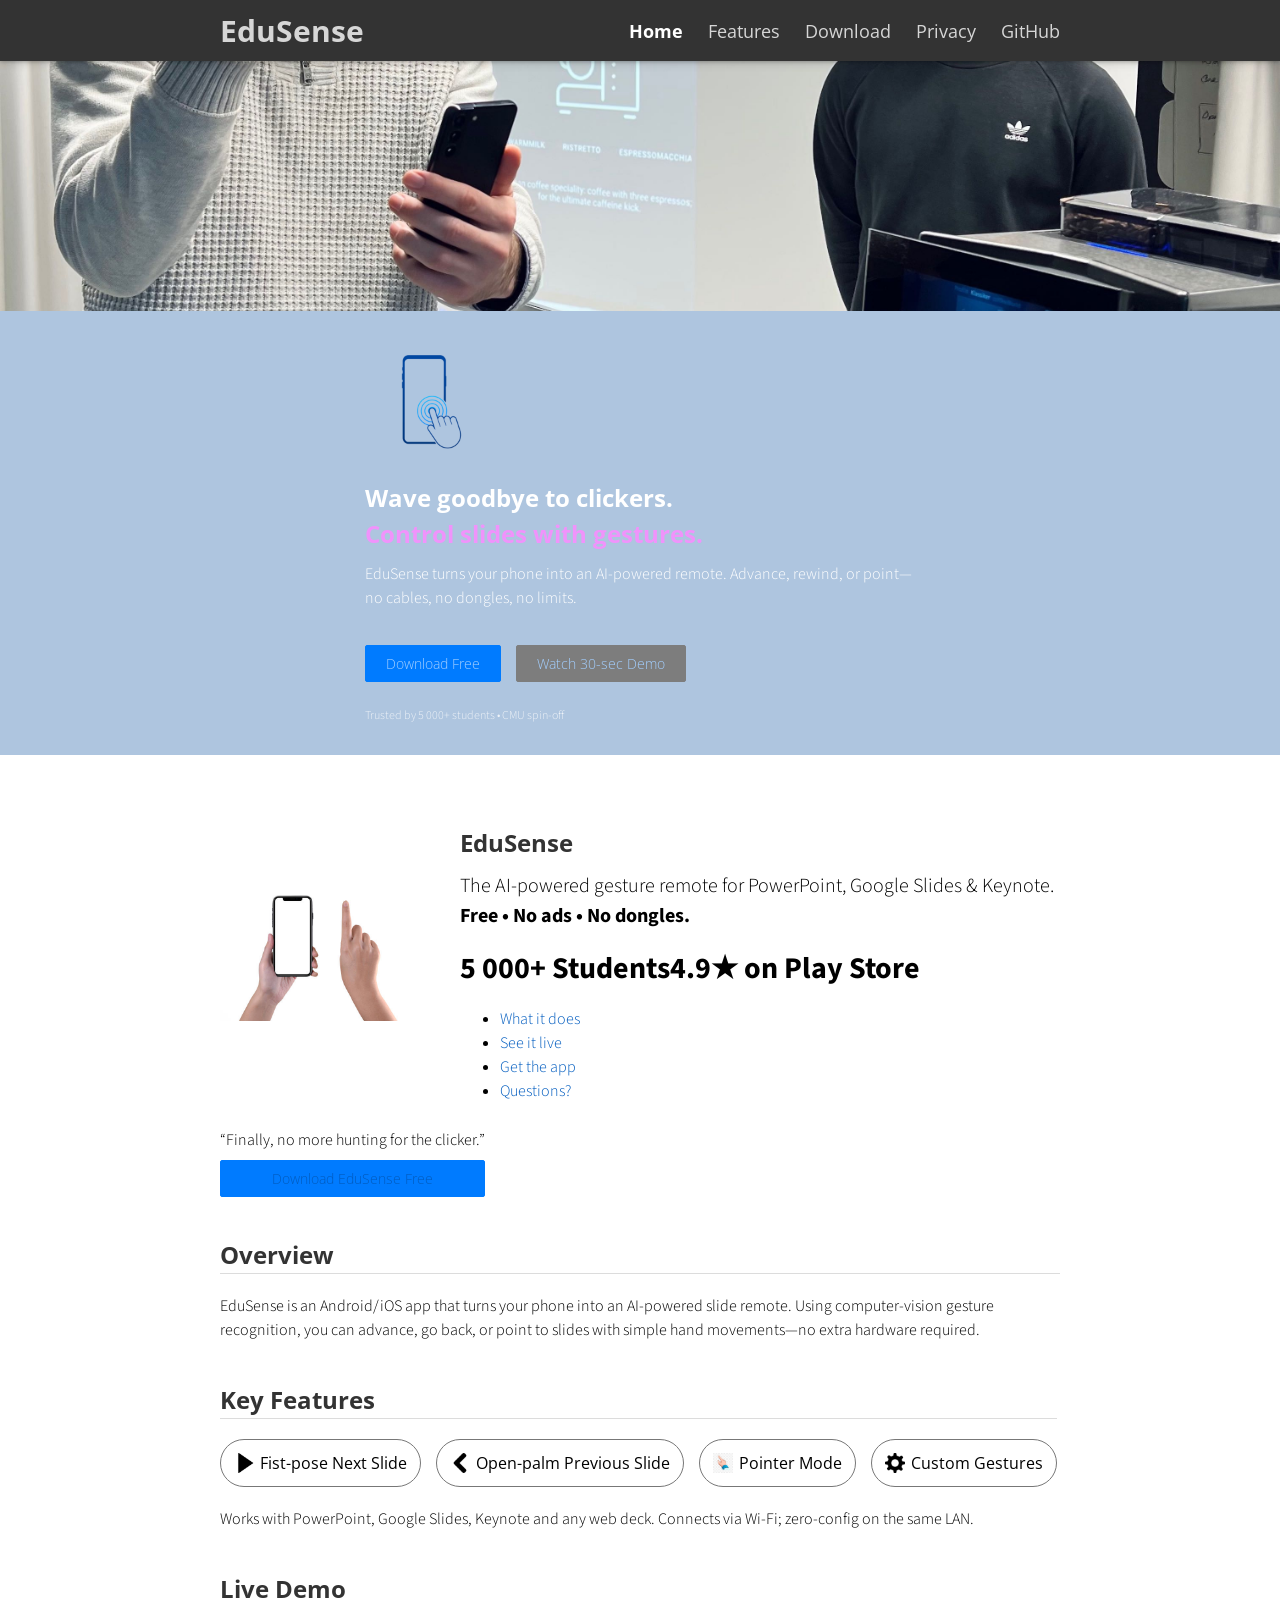
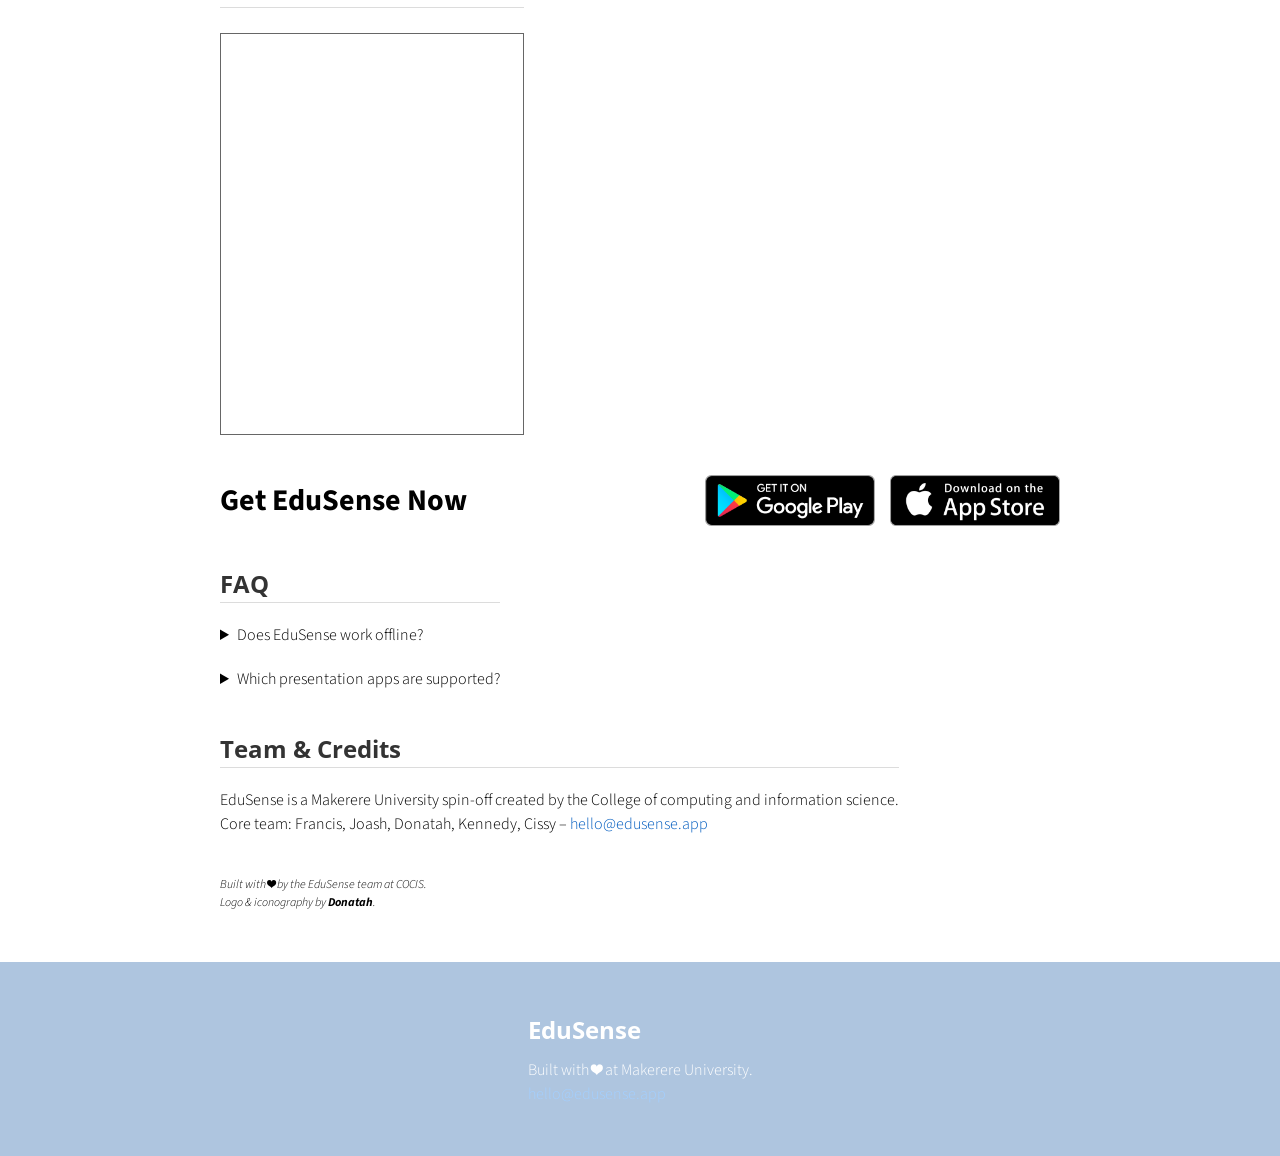
==== commit 32dd7649: "changed name" ====
--- a/index.html
+++ b/index.html
@@ -130,7 +130,7 @@
           <div class="flex-item flex-column">
             <h2 id="demo">Live Demo</h2>
             <hr>
-            <iframe class="iframe-in-body" src="https://youtu.be/NqOs-AQkacI?si=hpzzKALl1OEmbvy7" allowfullscreen></iframe>
+            <iframe class="iframe-in-body" src="https://www.youtube.com/embed/NqOs-AQkacI" allowfullscreen></iframe>
           </div>
         </div>
         <!--End Demo-->
@@ -177,7 +177,7 @@
             <hr>
             <p class="text">
               EduSense is a Makerere University spin-off created by the College of computing and information science.<br>
-              Core team: rancis, Joash, Donatah, Kennedy, Cissy – <a href="mailto:hello@edusense.app">hello@edusense.app</a>
+              Core team: Francis, Joash, Donatah, Kennedy, Cissy – <a href="mailto:hello@edusense.app">hello@edusense.app</a>
             </p>
             <p class="text text-small text-italic add-top-margin-large">
               Built with ❤️ by the EduSense team at COCIS.<br>
